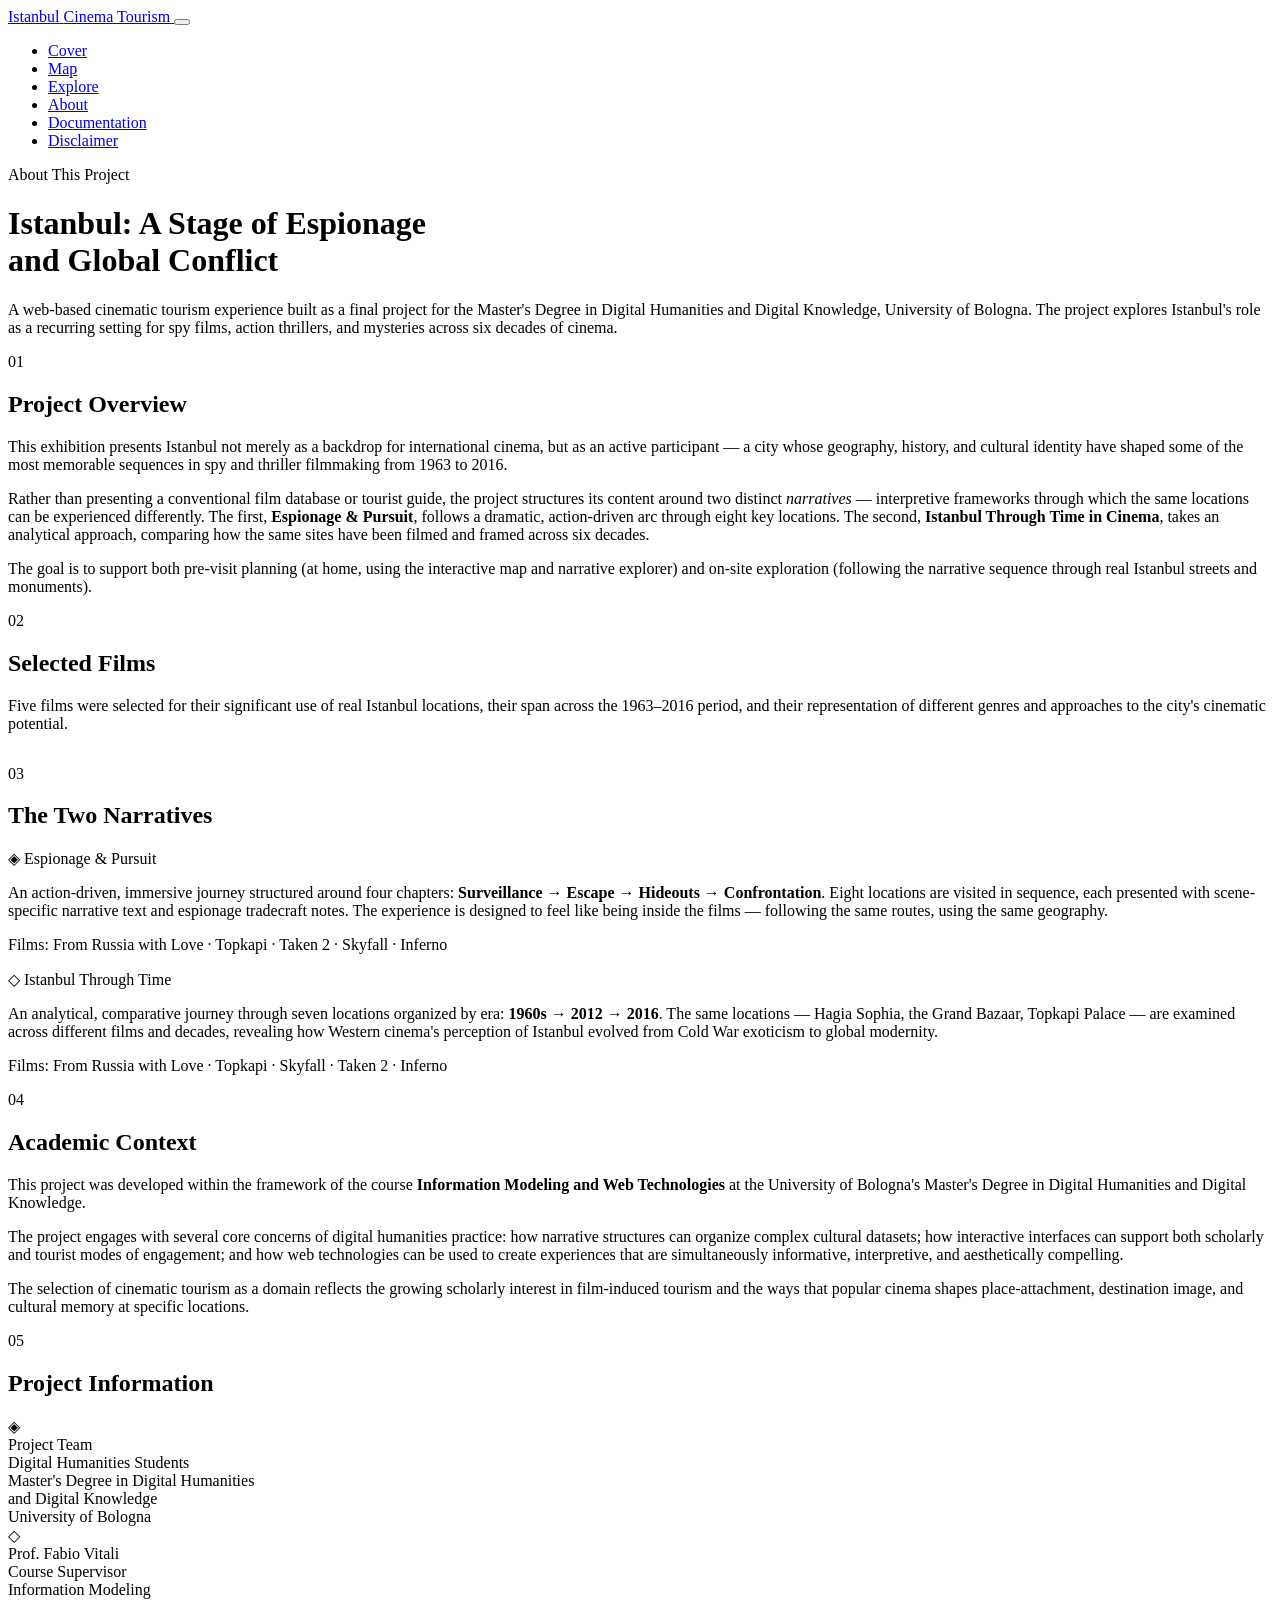
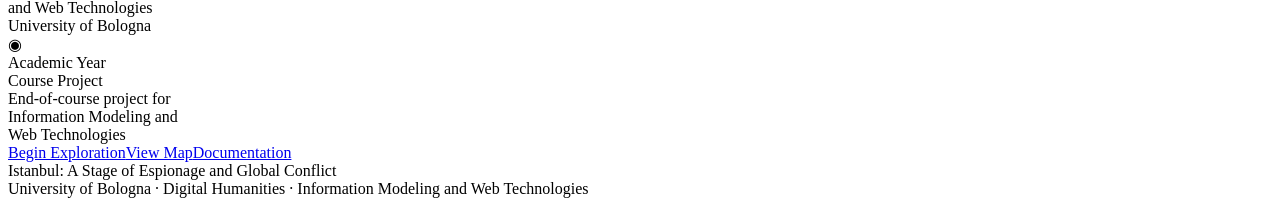
==== about.html @ a2f9fd49 "Add files via upload" ====
<!DOCTYPE html>
<html lang="en">
<head>
  <meta charset="UTF-8">
  <meta name="viewport" content="width=device-width, initial-scale=1.0">
  <title>About — Istanbul Cinema Tourism</title>
  <link rel="stylesheet" href="css/style.css">
</head>
<body>

  <div class="grain-overlay" aria-hidden="true"></div>

  <!-- ── NAVIGATION ──────────────────────────────────────────────────────── -->
  <nav class="main-nav" role="navigation" aria-label="Main navigation">
    <a class="nav-brand" href="index.html" aria-label="Home">
      <span class="nav-brand-title">Istanbul</span>
      <span class="nav-brand-sub">Cinema Tourism</span>
    </a>
    <button class="nav-toggle" id="navToggle" aria-label="Toggle navigation" aria-expanded="false">
      <span></span><span></span><span></span>
    </button>
    <ul class="nav-links" id="navLinks" role="list">
      <li><a class="nav-link" href="index.html">Cover</a></li>
      <li><a class="nav-link" href="map.html">Map</a></li>
      <li><a class="nav-link" href="explore.html">Explore</a></li>
      <li><a class="nav-link active" href="about.html">About</a></li>
      <li><a class="nav-link" href="docs.html">Documentation</a></li>
      <li><a class="nav-link" href="disclaimer.html">Disclaimer</a></li>
    </ul>
    <div class="nav-narrative-badge" id="navNarrativeBadge">
      <div class="narrative-dot" id="navNarrativeDot"></div>
      <span class="nav-narrative-name" id="navNarrativeName"></span>
    </div>
  </nav>

  <!-- ── CONTENT ────────────────────────────────────────────────────────── -->
  <main class="text-page" role="main">

    <header class="text-page-header">
      <p class="text-page-eyebrow">About This Project</p>
      <h1 class="text-page-title">Istanbul: A Stage of Espionage<br>and Global Conflict</h1>
      <p class="text-page-intro">
        A web-based cinematic tourism experience built as a final project for the
        Master's Degree in Digital Humanities and Digital Knowledge, University of Bologna.
        The project explores Istanbul's role as a recurring setting for spy films, action
        thrillers, and mysteries across six decades of cinema.
      </p>
    </header>

    <div class="text-page-body">

      <!-- Project Overview -->
      <section class="doc-section" aria-labelledby="section-overview">
        <p class="doc-section-number">01</p>
        <h2 class="doc-section-title" id="section-overview">Project Overview</h2>
        <div class="doc-section-body">
          <p>
            This exhibition presents Istanbul not merely as a backdrop for international cinema,
            but as an active participant — a city whose geography, history, and cultural identity
            have shaped some of the most memorable sequences in spy and thriller filmmaking from
            1963 to 2016.
          </p>
          <p>
            Rather than presenting a conventional film database or tourist guide, the project
            structures its content around two distinct <em>narratives</em> — interpretive frameworks
            through which the same locations can be experienced differently. The first, <strong>Espionage
            & Pursuit</strong>, follows a dramatic, action-driven arc through eight key locations.
            The second, <strong>Istanbul Through Time in Cinema</strong>, takes an analytical approach,
            comparing how the same sites have been filmed and framed across six decades.
          </p>
          <p>
            The goal is to support both pre-visit planning (at home, using the interactive map and
            narrative explorer) and on-site exploration (following the narrative sequence through
            real Istanbul streets and monuments).
          </p>
        </div>
      </section>

      <!-- Selected Films -->
      <section class="doc-section" aria-labelledby="section-films">
        <p class="doc-section-number">02</p>
        <h2 class="doc-section-title" id="section-films">Selected Films</h2>
        <div class="doc-section-body">
          <p>
            Five films were selected for their significant use of real Istanbul locations,
            their span across the 1963–2016 period, and their representation of different genres
            and approaches to the city's cinematic potential.
          </p>
        </div>

        <!-- Film detail cards -->
        <div style="display:grid;gap:var(--space-md);margin-top:var(--space-lg);" id="filmsDetailGrid">
          <!-- Populated by JS -->
        </div>
      </section>

      <!-- Narratives -->
      <section class="doc-section" aria-labelledby="section-narratives">
        <p class="doc-section-number">03</p>
        <h2 class="doc-section-title" id="section-narratives">The Two Narratives</h2>

        <div class="doc-grid">
          <div class="doc-grid-item">
            <p class="doc-grid-item-title" style="color:var(--accent-blue);">◈ Espionage &amp; Pursuit</p>
            <p class="doc-grid-item-body">
              An action-driven, immersive journey structured around four chapters:
              <strong>Surveillance → Escape → Hideouts → Confrontation</strong>.
              Eight locations are visited in sequence, each presented with scene-specific
              narrative text and espionage tradecraft notes. The experience is designed
              to feel like being inside the films — following the same routes, using the
              same geography.
            </p>
            <p class="doc-grid-item-body" style="margin-top:var(--space-sm);">
              Films: From Russia with Love · Topkapi · Taken 2 · Skyfall · Inferno
            </p>
          </div>
          <div class="doc-grid-item">
            <p class="doc-grid-item-title" style="color:var(--accent-gold);">◇ Istanbul Through Time</p>
            <p class="doc-grid-item-body">
              An analytical, comparative journey through seven locations organized by era:
              <strong>1960s → 2012 → 2016</strong>. The same locations — Hagia Sophia,
              the Grand Bazaar, Topkapi Palace — are examined across different films and
              decades, revealing how Western cinema's perception of Istanbul evolved from
              Cold War exoticism to global modernity.
            </p>
            <p class="doc-grid-item-body" style="margin-top:var(--space-sm);">
              Films: From Russia with Love · Topkapi · Skyfall · Taken 2 · Inferno
            </p>
          </div>
        </div>
      </section>

      <!-- Academic Context -->
      <section class="doc-section" aria-labelledby="section-academic">
        <p class="doc-section-number">04</p>
        <h2 class="doc-section-title" id="section-academic">Academic Context</h2>
        <div class="doc-section-body">
          <p>
            This project was developed within the framework of the course
            <strong>Information Modeling and Web Technologies</strong> at the
            University of Bologna's Master's Degree in Digital Humanities and Digital Knowledge.
          </p>
          <p>
            The project engages with several core concerns of digital humanities practice:
            how narrative structures can organize complex cultural datasets; how interactive
            interfaces can support both scholarly and tourist modes of engagement; and how
            web technologies can be used to create experiences that are simultaneously
            informative, interpretive, and aesthetically compelling.
          </p>
          <p>
            The selection of cinematic tourism as a domain reflects the growing scholarly
            interest in film-induced tourism and the ways that popular cinema shapes
            place-attachment, destination image, and cultural memory at specific locations.
          </p>
        </div>
      </section>

      <!-- Team -->
      <section class="doc-section" aria-labelledby="section-team">
        <p class="doc-section-number">05</p>
        <h2 class="doc-section-title" id="section-team">Project Information</h2>
        <div class="team-grid">
          <div class="team-card">
            <div class="team-card-avatar" aria-hidden="true">◈</div>
            <div class="team-card-name">Project Team</div>
            <div class="team-card-role">Digital Humanities Students</div>
            <div class="team-card-info">
              Master's Degree in Digital Humanities<br>
              and Digital Knowledge<br>
              University of Bologna
            </div>
          </div>
          <div class="team-card">
            <div class="team-card-avatar" aria-hidden="true">◇</div>
            <div class="team-card-name">Prof. Fabio Vitali</div>
            <div class="team-card-role">Course Supervisor</div>
            <div class="team-card-info">
              Information Modeling<br>
              and Web Technologies<br>
              University of Bologna
            </div>
          </div>
          <div class="team-card">
            <div class="team-card-avatar" aria-hidden="true">◉</div>
            <div class="team-card-name">Academic Year</div>
            <div class="team-card-role">Course Project</div>
            <div class="team-card-info">
              End-of-course project for<br>
              Information Modeling and<br>
              Web Technologies
            </div>
          </div>
        </div>
      </section>

      <!-- Navigation -->
      <div style="display:flex;gap:var(--space-md);flex-wrap:wrap;padding-top:var(--space-lg);">
        <a href="explore.html" class="btn btn-primary">Begin Exploration</a>
        <a href="map.html"     class="btn btn-secondary">View Map</a>
        <a href="docs.html"    class="btn btn-ghost">Documentation</a>
      </div>

    </div>
  </main>

  <!-- Footer -->
  <footer class="site-footer" role="contentinfo">
    <div class="footer-brand">Istanbul: A Stage of Espionage and Global Conflict</div>
    <div class="footer-meta">University of Bologna · Digital Humanities · Information Modeling and Web Technologies</div>
  </footer>

  <script src="js/data.js"></script>
  <script src="js/app.js"></script>
  <script>
    document.addEventListener("DOMContentLoaded", () => {
      // Mobile nav
      const navToggle = document.getElementById("navToggle");
      const navLinks  = document.getElementById("navLinks");
      navToggle.addEventListener("click", () => {
        const open = navLinks.classList.toggle("open");
        navToggle.setAttribute("aria-expanded", String(open));
      });

      // Nav badge
      const id = App.getNarrative();
      document.getElementById("navNarrativeDot").classList.toggle("timeline", id === "timeline");
      document.getElementById("navNarrativeName").textContent =
        id === "espionage" ? "Espionage & Pursuit" : "Through Time";

      // Populate films
      const grid = document.getElementById("filmsDetailGrid");
      APP_DATA.films.forEach(film => {
        const card = document.createElement("article");
        card.style.cssText = "background:var(--bg-card);border:1px solid var(--border);border-radius:8px;padding:var(--space-lg);display:grid;grid-template-columns:80px 1fr;gap:var(--space-lg);";
        card.innerHTML = `
          <div style="text-align:center;">
            <div style="font-family:var(--font-serif);font-size:1.8rem;font-weight:700;color:var(--accent-gold);line-height:1;">${film.year}</div>
            <div style="font-size:0.62rem;letter-spacing:0.1em;text-transform:uppercase;color:var(--text-muted);margin-top:4px;">${film.genre}</div>
          </div>
          <div>
            <h3 style="font-family:var(--font-serif);font-size:1.1rem;color:var(--text-primary);margin-bottom:4px;">${film.title}</h3>
            <p style="font-size:0.72rem;color:var(--text-muted);margin-bottom:var(--space-sm);">Dir. ${film.director}</p>
            <p style="font-size:0.85rem;color:var(--text-secondary);line-height:1.7;margin-bottom:var(--space-sm);">${film.synopsis}</p>
            <p style="font-size:0.82rem;color:var(--text-muted);line-height:1.65;font-style:italic;">${film.istanbulRole}</p>
          </div>
        `;
        grid.appendChild(card);
      });
    });
  </script>

</body>
</html>
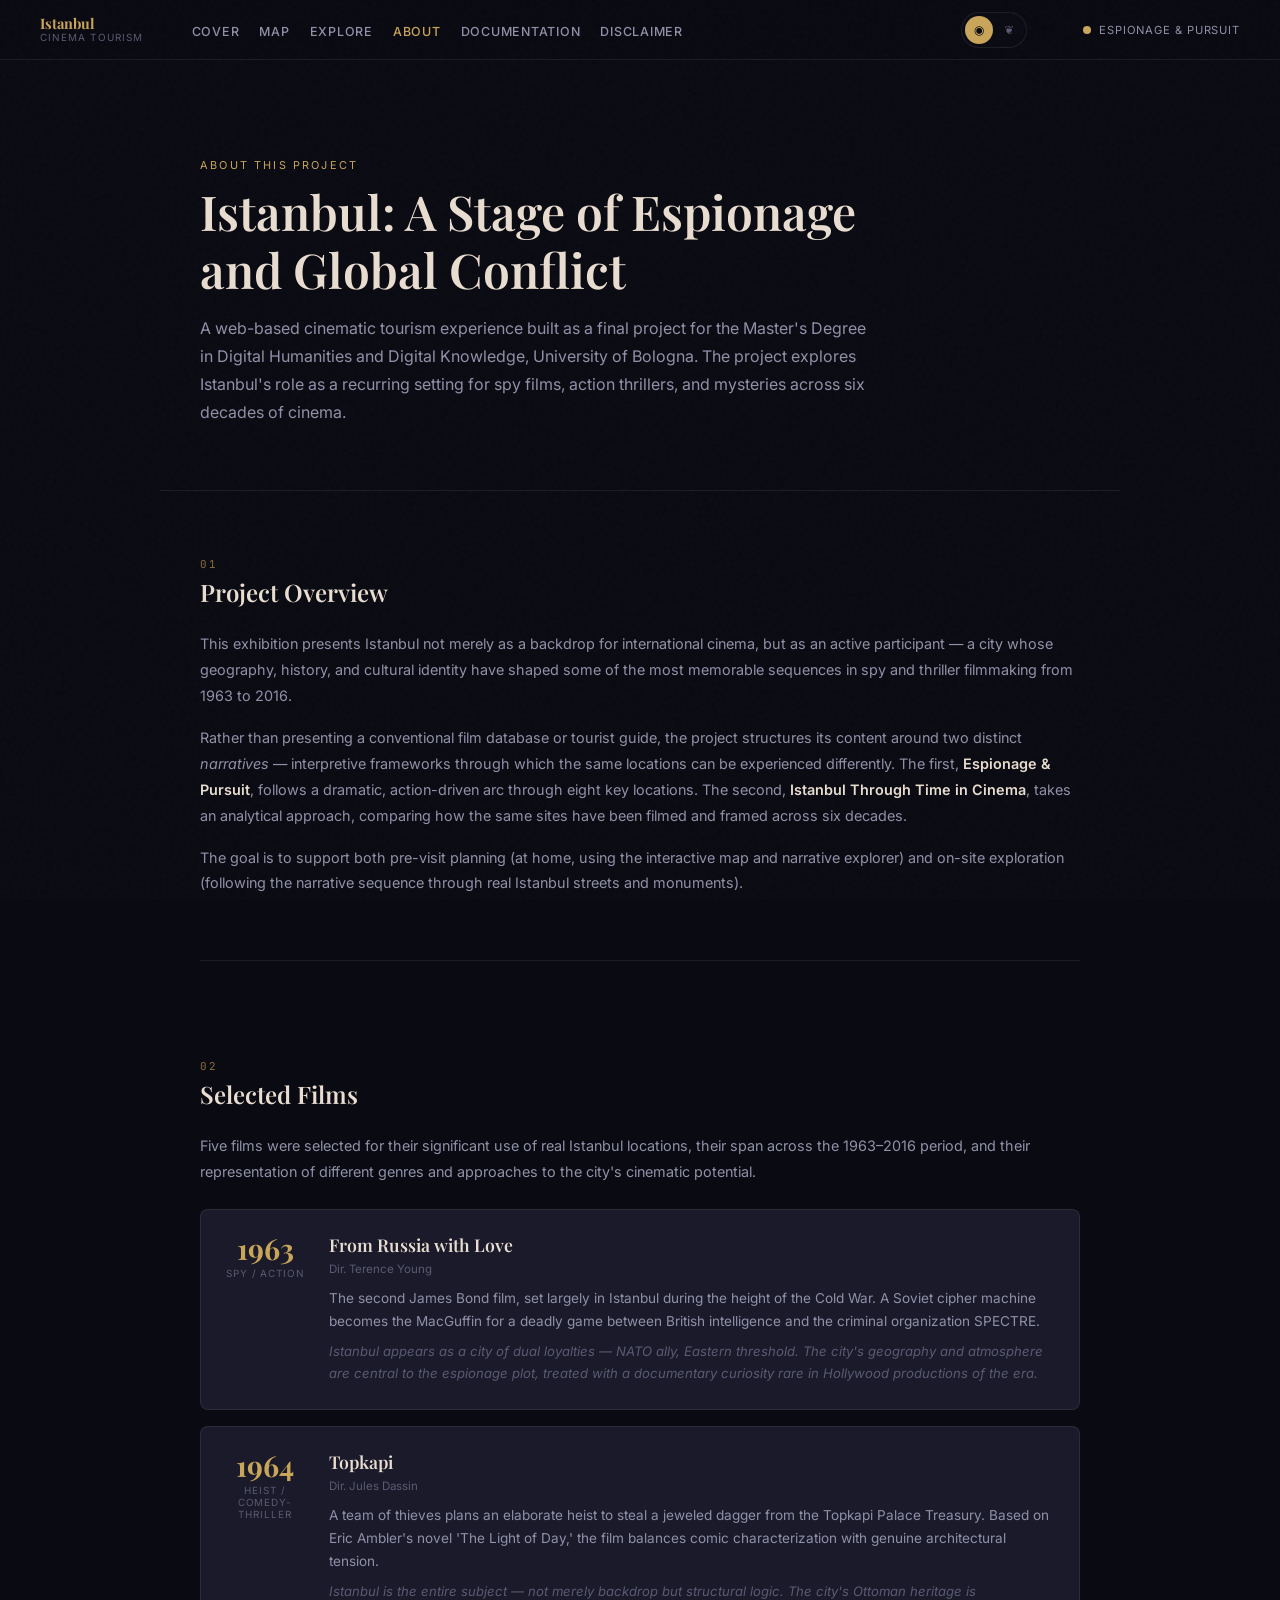
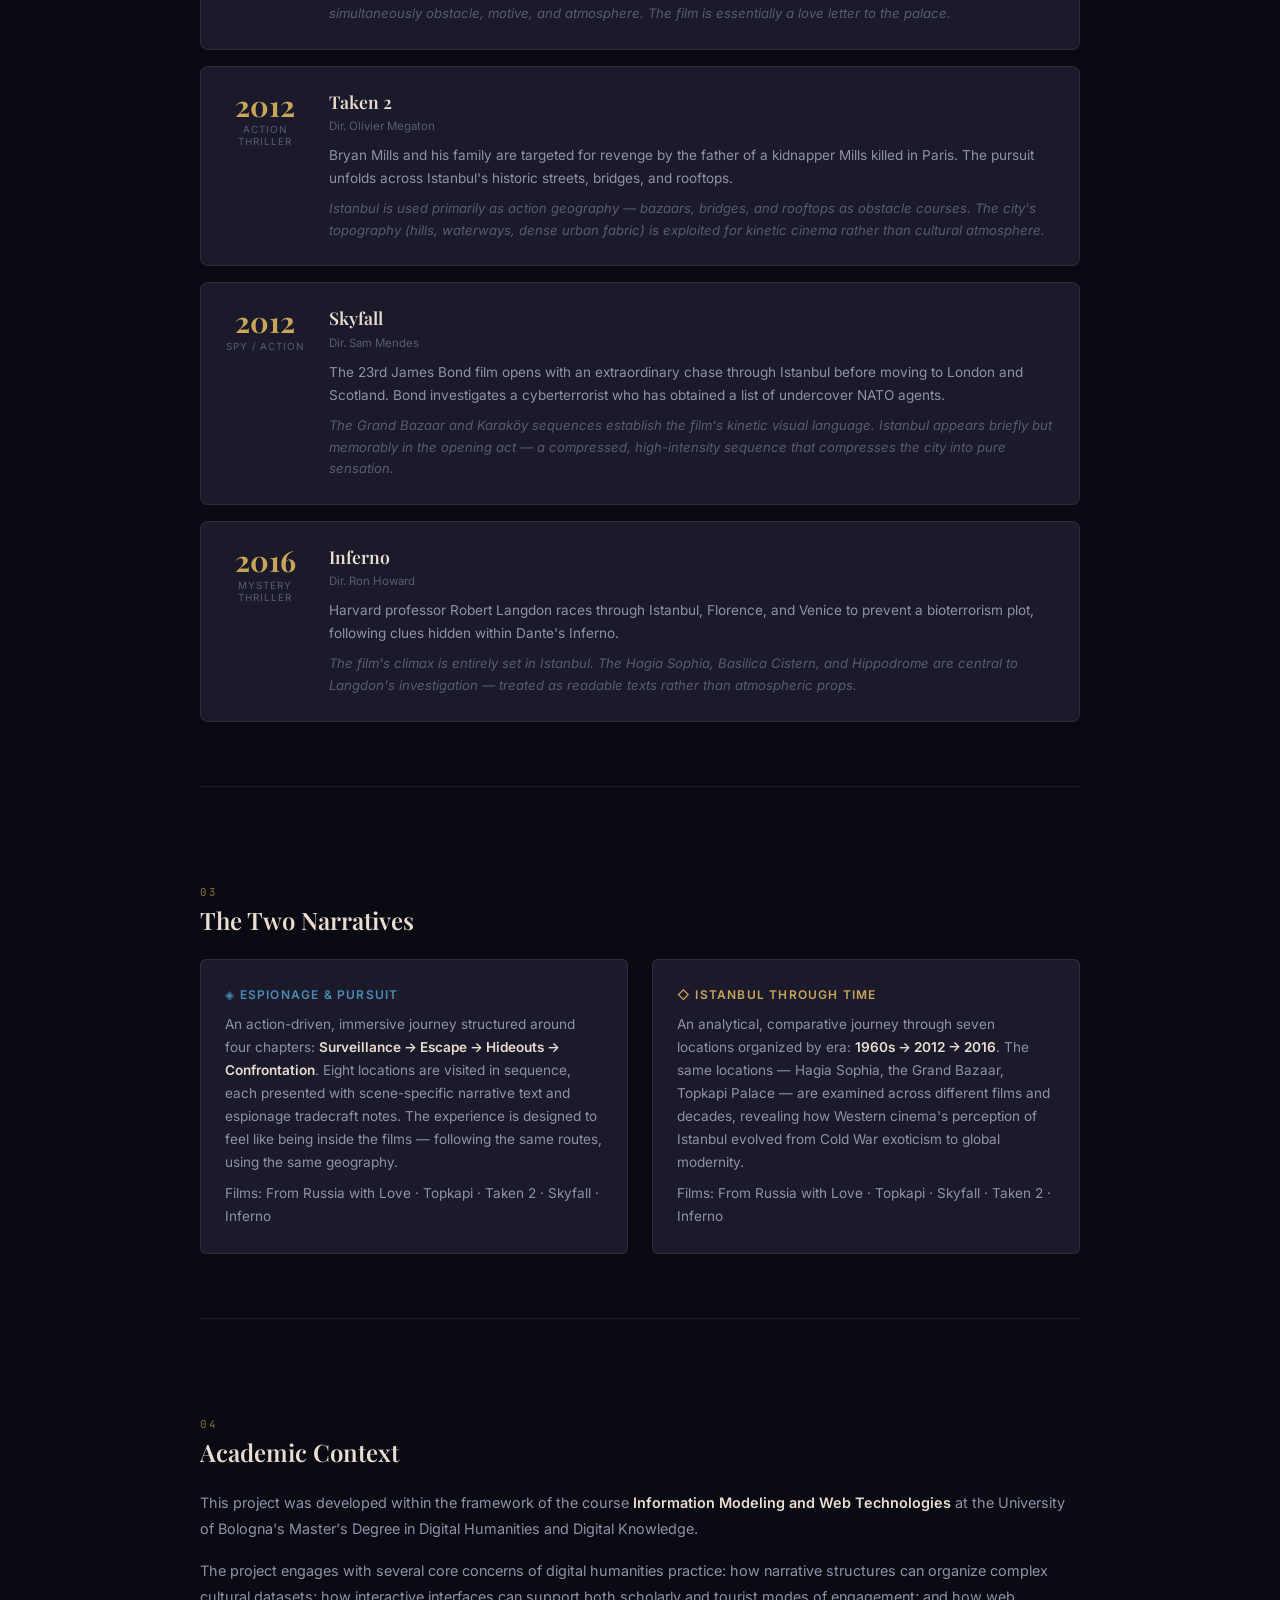
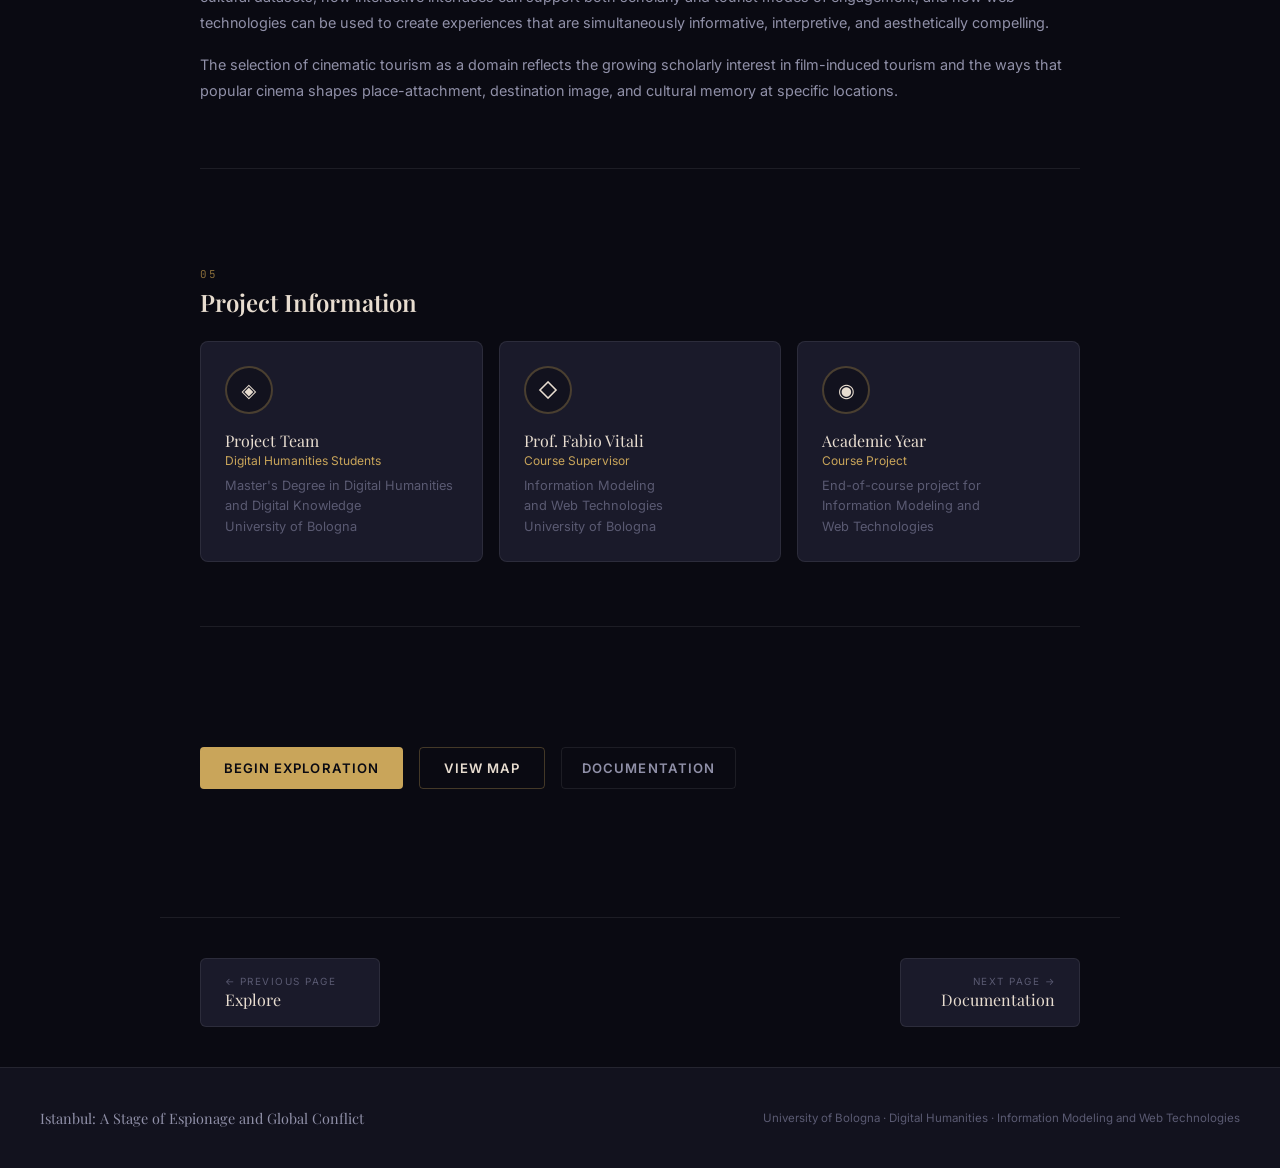
==== commit 4cb6fc15: "adding important things" ====
--- a/about.html
+++ b/about.html
@@ -27,6 +27,11 @@
       <li><a class="nav-link" href="docs.html">Documentation</a></li>
       <li><a class="nav-link" href="disclaimer.html">Disclaimer</a></li>
     </ul>
+    <div class="theme-switcher" role="group" aria-label="Select visual theme">
+      <button class="theme-btn" data-theme-choice="cinematic" aria-label="Cinematic theme" title="Cinematic — XXI c. screen">◉</button>
+      <button class="theme-btn" data-theme-choice="heritage"  aria-label="Heritage theme"  title="Heritage — XIX c. print">❦</button>
+    </div>
+
     <div class="nav-narrative-badge" id="navNarrativeBadge">
       <div class="narrative-dot" id="navNarrativeDot"></div>
       <span class="nav-narrative-name" id="navNarrativeName"></span>
@@ -201,6 +206,18 @@
       </div>
 
     </div>
+
+    <!-- Site-wide prev/next page navigation (PDF p.18) -->
+    <nav class="page-nav" role="navigation" aria-label="Previous and next pages">
+      <a href="explore.html" class="page-nav-btn">
+        <span class="page-nav-btn-label">← Previous Page</span>
+        <span class="page-nav-btn-title">Explore</span>
+      </a>
+      <a href="docs.html" class="page-nav-btn align-end">
+        <span class="page-nav-btn-label">Next Page →</span>
+        <span class="page-nav-btn-title">Documentation</span>
+      </a>
+    </nav>
   </main>
 
   <!-- Footer -->
@@ -246,6 +263,33 @@
         `;
         grid.appendChild(card);
       });
+
+      // Theme switcher wiring
+      function syncThemeButtons() {
+        const active = App.getTheme();
+        document.querySelectorAll(".theme-btn").forEach(btn => {
+          const isActive = btn.dataset.themeChoice === active;
+          btn.classList.toggle("active", isActive);
+          btn.setAttribute("aria-pressed", String(isActive));
+        });
+      }
+      document.querySelectorAll(".theme-btn").forEach(btn => {
+        btn.addEventListener("click", () => {
+          App.setTheme(btn.dataset.themeChoice);
+          syncThemeButtons();
+        });
+      });
+      syncThemeButtons();
+
+      // Page JSON-LD: About page is an AboutPage CreativeWork
+      App.injectJSONLD("jsonld-page", {
+        "@context": "https://schema.org",
+        "@type":    "AboutPage",
+        "name":     "About — Istanbul Cinema Tourism",
+        "description": "Project context, film selection rationale, academic framing.",
+        "isPartOf": { "@type": "WebSite", "name": "Istanbul Cinema Tourism — LMML" },
+        "author":   { "@type": "Person", "name": "Kübra Topçuoğlu" }
+      });
     });
   </script>
 
--- a/css/style.css
+++ b/css/style.css
@@ -0,0 +1,2108 @@
+/* ═══════════════════════════════════════════════════════════════════════════════
+   Istanbul Cinema Tourism — Main Stylesheet
+   Design System: Cinematic Dark Theme with Gold & Steel Blue Accents
+   ═══════════════════════════════════════════════════════════════════════════════ */
+
+/* ─── IMPORTS ─────────────────────────────────────────────────────────────────── */
+/* Cinematic theme: Playfair + Inter + JetBrains Mono
+   Heritage theme: Cormorant Garamond + EB Garamond + Alegreya Sans SC */
+@import url('https://fonts.googleapis.com/css2?family=Playfair+Display:ital,wght@0,400;0,600;0,700;1,400;1,600&family=Inter:wght@300;400;500;600&family=JetBrains+Mono:wght@400;500&family=Cormorant+Garamond:ital,wght@0,400;0,600;0,700;1,400;1,600&family=EB+Garamond:ital,wght@0,400;0,500;1,400&family=Alegreya+Sans+SC:wght@400;500;700&display=swap');
+
+/* ─── DESIGN TOKENS ──────────────────────────────────────────────────────────── */
+:root {
+  /* Colors */
+  --bg-primary:      #0a0a12;
+  --bg-secondary:    #12121e;
+  --bg-card:         #1a1a2a;
+  --bg-card-hover:   #20202e;
+  --bg-overlay:      rgba(10, 10, 18, 0.88);
+
+  --accent-gold:     #c9a55a;
+  --accent-gold-dim: #8a6e3a;
+  --accent-blue:     #4a8bb5;
+  --accent-blue-dim: #2e5a78;
+  --accent-red:      #9a3535;
+
+  --text-primary:    #e8ddd0;
+  --text-secondary:  #9090a8;
+  --text-muted:      #5a5a72;
+  --text-inverse:    #0a0a12;
+
+  --border:          rgba(255,255,255,0.08);
+  --border-accent:   rgba(201,165,90,0.3);
+
+  /* Chapter Colors */
+  --surveillance-color: #4a8bb5;
+  --escape-color:       #9a6a2a;
+  --hideouts-color:     #6a3a7a;
+  --confrontation-color:#9a3535;
+  --c-1960s:            #5a8a5a;
+  --c-2012:             #4a8bb5;
+  --c-2016:             #c9a55a;
+
+  /* Typography */
+  --font-serif:  'Playfair Display', Georgia, serif;
+  --font-sans:   'Inter', system-ui, sans-serif;
+  --font-mono:   'JetBrains Mono', 'Courier New', monospace;
+
+  /* Spacing */
+  --space-xs:  4px;
+  --space-sm:  8px;
+  --space-md:  16px;
+  --space-lg:  24px;
+  --space-xl:  40px;
+  --space-2xl: 64px;
+  --space-3xl: 96px;
+
+  /* Transitions */
+  --transition-fast:   0.15s ease;
+  --transition-normal: 0.3s ease;
+  --transition-slow:   0.5s ease;
+
+  /* Layout */
+  --nav-height: 60px;
+  --sidebar-width: 280px;
+}
+
+/* ─── RESET & BASE ───────────────────────────────────────────────────────────── */
+*, *::before, *::after {
+  box-sizing: border-box;
+  margin: 0;
+  padding: 0;
+}
+
+html {
+  font-size: 16px;
+  scroll-behavior: smooth;
+}
+
+body {
+  font-family: var(--font-sans);
+  background-color: var(--bg-primary);
+  color: var(--text-primary);
+  min-height: 100vh;
+  overflow-x: hidden;
+  -webkit-font-smoothing: antialiased;
+  -moz-osx-font-smoothing: grayscale;
+}
+
+::selection {
+  background: var(--accent-gold);
+  color: var(--text-inverse);
+}
+
+/* ─── SCROLLBAR ──────────────────────────────────────────────────────────────── */
+::-webkit-scrollbar { width: 6px; height: 6px; }
+::-webkit-scrollbar-track { background: var(--bg-secondary); }
+::-webkit-scrollbar-thumb { background: var(--border-accent); border-radius: 3px; }
+::-webkit-scrollbar-thumb:hover { background: var(--accent-gold-dim); }
+
+/* ─── TYPOGRAPHY ─────────────────────────────────────────────────────────────── */
+h1, h2, h3, h4 { font-family: var(--font-serif); font-weight: 600; line-height: 1.2; }
+h1 { font-size: clamp(2rem, 5vw, 3.5rem); }
+h2 { font-size: clamp(1.5rem, 3vw, 2.2rem); }
+h3 { font-size: clamp(1.1rem, 2vw, 1.5rem); }
+h4 { font-size: 1.1rem; }
+
+p { line-height: 1.75; color: var(--text-secondary); }
+a { color: var(--accent-gold); text-decoration: none; transition: color var(--transition-fast); }
+a:hover { color: #e8c880; }
+strong { color: var(--text-primary); font-weight: 600; }
+
+.mono { font-family: var(--font-mono); font-size: 0.8rem; color: var(--text-muted); letter-spacing: 0.05em; }
+.label { font-size: 0.7rem; font-weight: 600; letter-spacing: 0.15em; text-transform: uppercase; color: var(--text-muted); }
+.serif-italic { font-family: var(--font-serif); font-style: italic; }
+
+/* ─── NAVIGATION ─────────────────────────────────────────────────────────────── */
+.main-nav {
+  position: fixed;
+  top: 0; left: 0; right: 0;
+  height: var(--nav-height);
+  background: rgba(10, 10, 18, 0.95);
+  backdrop-filter: blur(12px);
+  border-bottom: 1px solid var(--border);
+  z-index: 1000;
+  display: flex;
+  align-items: center;
+  padding: 0 var(--space-xl);
+  gap: var(--space-xl);
+}
+
+.nav-brand {
+  display: flex;
+  flex-direction: column;
+  gap: 1px;
+  text-decoration: none;
+  flex-shrink: 0;
+}
+.nav-brand-title {
+  font-family: var(--font-serif);
+  font-size: 0.9rem;
+  font-weight: 700;
+  color: var(--accent-gold);
+  line-height: 1;
+}
+.nav-brand-sub {
+  font-size: 0.62rem;
+  letter-spacing: 0.12em;
+  text-transform: uppercase;
+  color: var(--text-muted);
+}
+
+.nav-links {
+  display: flex;
+  align-items: center;
+  gap: var(--space-xs);
+  list-style: none;
+  flex: 1;
+}
+
+.nav-link {
+  font-size: 0.78rem;
+  font-weight: 500;
+  letter-spacing: 0.06em;
+  text-transform: uppercase;
+  color: var(--text-secondary);
+  padding: var(--space-xs) var(--space-sm);
+  border-radius: 4px;
+  transition: all var(--transition-fast);
+  white-space: nowrap;
+}
+.nav-link:hover { color: var(--text-primary); background: var(--bg-card); }
+.nav-link.active { color: var(--accent-gold); }
+
+.nav-narrative-badge {
+  margin-left: auto;
+  display: flex;
+  align-items: center;
+  gap: var(--space-sm);
+  font-size: 0.7rem;
+  color: var(--text-muted);
+}
+.narrative-dot {
+  width: 8px; height: 8px;
+  border-radius: 50%;
+  background: var(--accent-gold);
+  transition: background var(--transition-normal);
+}
+.narrative-dot.timeline { background: var(--accent-blue); }
+.nav-narrative-name {
+  font-size: 0.7rem;
+  letter-spacing: 0.08em;
+  text-transform: uppercase;
+  color: var(--text-secondary);
+}
+
+/* Mobile nav toggle */
+.nav-toggle {
+  display: none;
+  flex-direction: column;
+  gap: 4px;
+  cursor: pointer;
+  padding: var(--space-xs);
+  margin-left: auto;
+}
+.nav-toggle span {
+  display: block;
+  width: 22px; height: 2px;
+  background: var(--text-secondary);
+  transition: all var(--transition-fast);
+}
+
+/* ─── PAGE LAYOUT ─────────────────────────────────────────────────────────────── */
+.page-wrapper {
+  min-height: 100vh;
+  padding-top: var(--nav-height);
+}
+
+.content-page {
+  max-width: 960px;
+  margin: 0 auto;
+  padding: var(--space-3xl) var(--space-xl);
+}
+
+/* ─── FILM GRAIN OVERLAY ─────────────────────────────────────────────────────── */
+.grain-overlay {
+  position: fixed;
+  inset: 0;
+  pointer-events: none;
+  z-index: 9999;
+  opacity: 0.025;
+  background-image: url("data:image/svg+xml,%3Csvg viewBox='0 0 256 256' xmlns='http://www.w3.org/2000/svg'%3E%3Cfilter id='noise'%3E%3CfeTurbulence type='fractalNoise' baseFrequency='0.9' numOctaves='4' stitchTiles='stitch'/%3E%3C/filter%3E%3Crect width='100%25' height='100%25' filter='url(%23noise)'/%3E%3C/svg%3E");
+}
+
+/* ─── HERO / COVER PAGE ──────────────────────────────────────────────────────── */
+.hero {
+  position: relative;
+  min-height: 100vh;
+  display: flex;
+  flex-direction: column;
+  justify-content: center;
+  align-items: flex-start;
+  padding: var(--nav-height) var(--space-xl) var(--space-3xl);
+  overflow: hidden;
+}
+
+.hero-bg {
+  position: absolute;
+  inset: 0;
+  z-index: 0;
+}
+
+/* Layered gradient background simulating a cityscape atmosphere */
+.hero-bg-gradient {
+  position: absolute;
+  inset: 0;
+  background:
+    radial-gradient(ellipse 80% 60% at 70% 50%, rgba(74,139,181,0.08) 0%, transparent 60%),
+    radial-gradient(ellipse 60% 80% at 20% 80%, rgba(201,165,90,0.06) 0%, transparent 50%),
+    linear-gradient(180deg, rgba(10,10,18,0.3) 0%, rgba(10,10,18,0.7) 60%, var(--bg-primary) 100%);
+}
+
+/* Animated silhouette of Istanbul skyline (CSS art) */
+.hero-skyline {
+  position: absolute;
+  bottom: 0; left: 0; right: 0;
+  height: 35vh;
+  background:
+    /* Minarets and domes - simplified CSS cityscape */
+    radial-gradient(ellipse 3% 12% at 25% 100%, var(--bg-secondary) 100%, transparent 100%),
+    radial-gradient(ellipse 5% 15% at 30% 100%, var(--bg-secondary) 100%, transparent 100%),
+    radial-gradient(ellipse 8% 20% at 38% 100%, rgba(26,26,42,0.9) 100%, transparent 100%),
+    radial-gradient(ellipse 3% 12% at 45% 100%, var(--bg-secondary) 100%, transparent 100%),
+    radial-gradient(ellipse 12% 25% at 55% 100%, rgba(26,26,42,0.8) 100%, transparent 100%),
+    radial-gradient(ellipse 3% 8% at 63% 100%, var(--bg-secondary) 100%, transparent 100%),
+    radial-gradient(ellipse 6% 18% at 70% 100%, rgba(26,26,42,0.9) 100%, transparent 100%),
+    radial-gradient(ellipse 3% 10% at 78% 100%, var(--bg-secondary) 100%, transparent 100%),
+    linear-gradient(0deg, var(--bg-primary) 15%, transparent 100%);
+  opacity: 0.6;
+}
+
+.hero-content {
+  position: relative;
+  z-index: 1;
+  max-width: 800px;
+  padding-top: var(--space-2xl);
+}
+
+.hero-eyebrow {
+  display: flex;
+  align-items: center;
+  gap: var(--space-md);
+  margin-bottom: var(--space-lg);
+}
+.hero-eyebrow-line {
+  width: 40px; height: 1px;
+  background: var(--accent-gold);
+}
+.hero-eyebrow-text {
+  font-size: 0.7rem;
+  letter-spacing: 0.2em;
+  text-transform: uppercase;
+  color: var(--accent-gold);
+}
+
+.hero-title {
+  font-size: clamp(2.2rem, 6vw, 4.5rem);
+  font-family: var(--font-serif);
+  font-weight: 700;
+  line-height: 1.1;
+  color: var(--text-primary);
+  margin-bottom: var(--space-lg);
+}
+.hero-title em {
+  font-style: italic;
+  color: var(--accent-gold);
+  display: block;
+}
+
+.hero-subtitle {
+  font-size: clamp(1rem, 2vw, 1.2rem);
+  color: var(--text-secondary);
+  line-height: 1.7;
+  max-width: 600px;
+  margin-bottom: var(--space-xl);
+}
+
+.hero-meta {
+  display: flex;
+  gap: var(--space-xl);
+  margin-bottom: var(--space-2xl);
+  flex-wrap: wrap;
+}
+.hero-meta-item { display: flex; flex-direction: column; gap: 4px; }
+.hero-meta-value { font-size: 1.1rem; font-weight: 600; color: var(--text-primary); }
+.hero-meta-label { font-size: 0.65rem; letter-spacing: 0.15em; text-transform: uppercase; color: var(--text-muted); }
+
+.hero-actions {
+  display: flex;
+  gap: var(--space-md);
+  flex-wrap: wrap;
+}
+
+/* ─── BUTTONS ────────────────────────────────────────────────────────────────── */
+.btn {
+  display: inline-flex;
+  align-items: center;
+  gap: var(--space-sm);
+  padding: 12px 24px;
+  border-radius: 4px;
+  font-family: var(--font-sans);
+  font-size: 0.82rem;
+  font-weight: 600;
+  letter-spacing: 0.08em;
+  text-transform: uppercase;
+  cursor: pointer;
+  border: none;
+  transition: all var(--transition-normal);
+  text-decoration: none;
+  white-space: nowrap;
+}
+
+.btn-primary {
+  background: var(--accent-gold);
+  color: var(--text-inverse);
+}
+.btn-primary:hover {
+  background: #e0bc6e;
+  color: var(--text-inverse);
+  transform: translateY(-1px);
+  box-shadow: 0 8px 24px rgba(201,165,90,0.3);
+}
+
+.btn-secondary {
+  background: transparent;
+  color: var(--text-primary);
+  border: 1px solid var(--border-accent);
+}
+.btn-secondary:hover {
+  background: var(--bg-card);
+  color: var(--accent-gold);
+  border-color: var(--accent-gold);
+  transform: translateY(-1px);
+}
+
+.btn-ghost {
+  background: transparent;
+  color: var(--text-secondary);
+  border: 1px solid var(--border);
+  padding: 10px 20px;
+}
+.btn-ghost:hover {
+  color: var(--text-primary);
+  border-color: var(--text-muted);
+  background: var(--bg-card);
+}
+
+.btn-icon {
+  font-size: 1rem;
+  line-height: 1;
+}
+
+.btn:disabled {
+  opacity: 0.3;
+  cursor: not-allowed;
+  transform: none !important;
+}
+
+/* ─── NARRATIVE CARDS (Cover Page) ──────────────────────────────────────────── */
+.narrative-cards {
+  display: grid;
+  grid-template-columns: 1fr 1fr;
+  gap: var(--space-lg);
+  max-width: 960px;
+  margin: 0 auto var(--space-2xl);
+  padding: 0 var(--space-xl);
+}
+
+.narrative-card {
+  background: var(--bg-card);
+  border: 1px solid var(--border);
+  border-radius: 8px;
+  padding: var(--space-xl);
+  cursor: pointer;
+  transition: all var(--transition-normal);
+  position: relative;
+  overflow: hidden;
+  text-decoration: none;
+  display: block;
+}
+.narrative-card::before {
+  content: '';
+  position: absolute;
+  top: 0; left: 0; right: 0;
+  height: 3px;
+  background: var(--card-accent, var(--accent-gold));
+  transform: scaleX(0);
+  transform-origin: left;
+  transition: transform var(--transition-normal);
+}
+.narrative-card:hover { border-color: var(--border-accent); transform: translateY(-3px); background: var(--bg-card-hover); }
+.narrative-card:hover::before { transform: scaleX(1); }
+
+.narrative-card.espionage { --card-accent: var(--accent-blue); }
+.narrative-card.timeline  { --card-accent: var(--accent-gold); }
+
+.narrative-card-icon {
+  font-size: 2rem;
+  margin-bottom: var(--space-md);
+  display: block;
+  color: var(--card-accent, var(--accent-gold));
+}
+.narrative-card-title {
+  font-family: var(--font-serif);
+  font-size: 1.3rem;
+  color: var(--text-primary);
+  margin-bottom: var(--space-sm);
+}
+.narrative-card-subtitle {
+  font-size: 0.7rem;
+  letter-spacing: 0.12em;
+  text-transform: uppercase;
+  color: var(--card-accent, var(--accent-gold));
+  margin-bottom: var(--space-md);
+}
+.narrative-card-desc {
+  font-size: 0.88rem;
+  color: var(--text-secondary);
+  line-height: 1.7;
+  margin-bottom: var(--space-lg);
+}
+.narrative-card-meta {
+  display: flex;
+  gap: var(--space-md);
+}
+.narrative-card-stat {
+  display: flex;
+  flex-direction: column;
+  gap: 2px;
+}
+.narrative-card-stat-value {
+  font-size: 1.2rem;
+  font-weight: 700;
+  color: var(--text-primary);
+}
+.narrative-card-stat-label {
+  font-size: 0.62rem;
+  letter-spacing: 0.12em;
+  text-transform: uppercase;
+  color: var(--text-muted);
+}
+
+/* ─── FILM GRID (Cover Page) ─────────────────────────────────────────────────── */
+.films-section {
+  padding: var(--space-2xl) var(--space-xl);
+  max-width: 960px;
+  margin: 0 auto;
+}
+
+.section-header {
+  display: flex;
+  align-items: baseline;
+  gap: var(--space-md);
+  margin-bottom: var(--space-xl);
+}
+.section-title {
+  font-family: var(--font-serif);
+  font-size: 1.4rem;
+  color: var(--text-primary);
+}
+.section-line {
+  flex: 1;
+  height: 1px;
+  background: var(--border);
+}
+.section-count {
+  font-size: 0.7rem;
+  letter-spacing: 0.1em;
+  color: var(--text-muted);
+}
+
+.films-grid {
+  display: grid;
+  grid-template-columns: repeat(auto-fill, minmax(160px, 1fr));
+  gap: var(--space-md);
+}
+
+.film-card {
+  background: var(--bg-card);
+  border: 1px solid var(--border);
+  border-radius: 6px;
+  padding: var(--space-md);
+  transition: all var(--transition-normal);
+}
+.film-card:hover { border-color: var(--border-accent); background: var(--bg-card-hover); }
+
+.film-card-year {
+  font-family: var(--font-mono);
+  font-size: 0.75rem;
+  color: var(--accent-gold);
+  margin-bottom: var(--space-xs);
+}
+.film-card-title {
+  font-family: var(--font-serif);
+  font-size: 0.95rem;
+  color: var(--text-primary);
+  margin-bottom: var(--space-xs);
+  line-height: 1.3;
+}
+.film-card-director {
+  font-size: 0.75rem;
+  color: var(--text-muted);
+}
+
+/* ─── CHAPTER BADGE ──────────────────────────────────────────────────────────── */
+.chapter-badge {
+  display: inline-flex;
+  align-items: center;
+  gap: var(--space-xs);
+  padding: 3px 10px;
+  border-radius: 20px;
+  font-size: 0.65rem;
+  font-weight: 600;
+  letter-spacing: 0.12em;
+  text-transform: uppercase;
+}
+.chapter-badge::before {
+  content: '';
+  width: 5px; height: 5px;
+  border-radius: 50%;
+  background: currentColor;
+}
+
+.chapter-surveillance { background: rgba(74,139,181,0.15); color: var(--surveillance-color); border: 1px solid rgba(74,139,181,0.3); }
+.chapter-escape       { background: rgba(154,106,42,0.15); color: var(--escape-color);       border: 1px solid rgba(154,106,42,0.3); }
+.chapter-hideouts     { background: rgba(106,58,122,0.15); color: var(--hideouts-color);     border: 1px solid rgba(106,58,122,0.3); }
+.chapter-confrontation{ background: rgba(154,53,53,0.15);  color: var(--confrontation-color);border: 1px solid rgba(154,53,53,0.3); }
+.chapter-1960s        { background: rgba(90,138,90,0.15);  color: var(--c-1960s);            border: 1px solid rgba(90,138,90,0.3); }
+.chapter-2012         { background: rgba(74,139,181,0.15); color: var(--c-2012);             border: 1px solid rgba(74,139,181,0.3); }
+.chapter-2016         { background: rgba(201,165,90,0.15); color: var(--c-2016);             border: 1px solid rgba(201,165,90,0.3); }
+
+/* ─── EXPLORE PAGE ───────────────────────────────────────────────────────────── */
+.explore-wrapper {
+  position: fixed;
+  inset: 0;
+  padding-top: var(--nav-height);
+  display: flex;
+  flex-direction: column;
+  background: var(--bg-primary);
+}
+
+/* Narrative Toggle Bar */
+.narrative-toggle-bar {
+  display: flex;
+  align-items: center;
+  justify-content: space-between;
+  padding: var(--space-sm) var(--space-xl);
+  background: var(--bg-secondary);
+  border-bottom: 1px solid var(--border);
+  flex-shrink: 0;
+}
+
+.narrative-toggle {
+  display: flex;
+  align-items: center;
+  gap: 2px;
+  background: var(--bg-primary);
+  border: 1px solid var(--border);
+  border-radius: 6px;
+  padding: 3px;
+}
+
+.narrative-toggle-btn {
+  padding: 7px 16px;
+  border-radius: 4px;
+  font-size: 0.72rem;
+  font-weight: 600;
+  letter-spacing: 0.08em;
+  text-transform: uppercase;
+  cursor: pointer;
+  border: none;
+  background: transparent;
+  color: var(--text-muted);
+  transition: all var(--transition-fast);
+  white-space: nowrap;
+}
+.narrative-toggle-btn.active {
+  background: var(--active-color, var(--accent-gold));
+  color: var(--text-inverse);
+}
+.narrative-toggle-btn[data-narrative="espionage"].active { --active-color: var(--accent-blue); }
+.narrative-toggle-btn[data-narrative="timeline"].active  { --active-color: var(--accent-gold); }
+
+.progress-indicator {
+  display: flex;
+  align-items: center;
+  gap: var(--space-sm);
+  font-size: 0.72rem;
+  color: var(--text-muted);
+  font-family: var(--font-mono);
+}
+.progress-bar {
+  width: 120px;
+  height: 3px;
+  background: var(--bg-card);
+  border-radius: 2px;
+  overflow: hidden;
+}
+.progress-fill {
+  height: 100%;
+  background: var(--accent-gold);
+  border-radius: 2px;
+  transition: width var(--transition-normal);
+}
+
+/* Chapter Strip */
+.chapter-strip {
+  display: flex;
+  align-items: center;
+  gap: var(--space-xs);
+  padding: var(--space-xs) var(--space-xl);
+  background: var(--bg-primary);
+  border-bottom: 1px solid var(--border);
+  overflow-x: auto;
+  flex-shrink: 0;
+}
+.chapter-strip-item {
+  font-size: 0.62rem;
+  letter-spacing: 0.12em;
+  text-transform: uppercase;
+  padding: 4px 10px;
+  border-radius: 3px;
+  color: var(--text-muted);
+  cursor: pointer;
+  white-space: nowrap;
+  transition: all var(--transition-fast);
+}
+.chapter-strip-item.active { color: var(--text-primary); background: var(--bg-card); }
+.chapter-strip-sep { color: var(--text-muted); opacity: 0.3; font-size: 0.6rem; }
+
+/* Location Viewer */
+.location-viewer {
+  flex: 1;
+  display: grid;
+  grid-template-columns: 1fr 1fr;
+  overflow: hidden;
+}
+
+/* Left Panel — Visual */
+.location-visual {
+  position: relative;
+  background: var(--bg-secondary);
+  border-right: 1px solid var(--border);
+  display: flex;
+  flex-direction: column;
+  overflow: hidden;
+}
+
+.location-image-placeholder {
+  flex: 1;
+  display: flex;
+  flex-direction: column;
+  align-items: center;
+  justify-content: center;
+  position: relative;
+  overflow: hidden;
+  min-height: 200px;
+}
+
+/* Cinematic placeholder using CSS gradients */
+.location-image-placeholder::before {
+  content: '';
+  position: absolute;
+  inset: 0;
+  background:
+    radial-gradient(ellipse 70% 50% at 50% 40%, var(--location-color, rgba(74,139,181,0.12)) 0%, transparent 70%),
+    linear-gradient(180deg, var(--bg-secondary) 0%, var(--bg-primary) 100%);
+}
+
+.location-image-placeholder::after {
+  content: attr(data-location);
+  position: absolute;
+  bottom: 0; left: 0; right: 0;
+  padding: var(--space-lg);
+  font-family: var(--font-serif);
+  font-size: clamp(1.8rem, 4vw, 3rem);
+  font-weight: 700;
+  color: var(--text-primary);
+  opacity: 0.06;
+  letter-spacing: 0.02em;
+  text-align: center;
+  line-height: 1.1;
+}
+
+.location-image-icon {
+  position: relative;
+  z-index: 1;
+  font-size: 3.5rem;
+  opacity: 0.2;
+  filter: blur(0.5px);
+}
+
+.location-film-tag {
+  position: absolute;
+  top: var(--space-md);
+  left: var(--space-md);
+  background: rgba(10,10,18,0.8);
+  backdrop-filter: blur(8px);
+  border: 1px solid var(--border-accent);
+  border-radius: 4px;
+  padding: 4px 10px;
+  font-size: 0.68rem;
+  font-weight: 600;
+  letter-spacing: 0.1em;
+  color: var(--accent-gold);
+  z-index: 2;
+}
+
+.location-coords {
+  position: absolute;
+  bottom: var(--space-md);
+  right: var(--space-md);
+  background: rgba(10,10,18,0.7);
+  padding: 4px 8px;
+  border-radius: 3px;
+  font-family: var(--font-mono);
+  font-size: 0.65rem;
+  color: var(--text-muted);
+  z-index: 2;
+}
+
+/* Location Info Panel (bottom of left) */
+.location-info-panel {
+  padding: var(--space-lg);
+  border-top: 1px solid var(--border);
+  background: var(--bg-secondary);
+}
+
+.location-name-large {
+  font-family: var(--font-serif);
+  font-size: clamp(1.2rem, 2.5vw, 1.8rem);
+  color: var(--text-primary);
+  margin-bottom: var(--space-sm);
+  line-height: 1.2;
+}
+
+.location-scene {
+  font-size: 0.78rem;
+  color: var(--text-muted);
+  letter-spacing: 0.05em;
+  margin-bottom: var(--space-sm);
+}
+.location-scene strong {
+  color: var(--text-secondary);
+}
+
+.location-chapter-row {
+  display: flex;
+  align-items: center;
+  gap: var(--space-sm);
+  flex-wrap: wrap;
+}
+
+/* Right Panel — Narrative */
+.location-narrative {
+  display: flex;
+  flex-direction: column;
+  overflow: hidden;
+  background: var(--bg-primary);
+}
+
+.narrative-content {
+  flex: 1;
+  overflow-y: auto;
+  padding: var(--space-xl) var(--space-xl) var(--space-lg);
+}
+
+.narrative-quote {
+  font-family: var(--font-serif);
+  font-style: italic;
+  font-size: clamp(1rem, 2vw, 1.25rem);
+  color: var(--accent-gold);
+  line-height: 1.5;
+  padding-left: var(--space-md);
+  border-left: 3px solid var(--accent-gold);
+  margin-bottom: var(--space-xl);
+  opacity: 0.9;
+}
+.narrative-quote.timeline { color: var(--accent-blue); border-left-color: var(--accent-blue); }
+
+.narrative-body {
+  font-size: 0.9rem;
+  line-height: 1.85;
+  color: var(--text-secondary);
+  margin-bottom: var(--space-xl);
+}
+
+.narrative-note-block {
+  background: var(--bg-card);
+  border: 1px solid var(--border);
+  border-left: 3px solid var(--accent-gold-dim);
+  border-radius: 0 6px 6px 0;
+  padding: var(--space-md) var(--space-lg);
+}
+.narrative-note-block.timeline { border-left-color: var(--accent-blue-dim); }
+
+.narrative-note-label {
+  font-size: 0.62rem;
+  letter-spacing: 0.15em;
+  text-transform: uppercase;
+  color: var(--accent-gold-dim);
+  margin-bottom: var(--space-xs);
+  font-weight: 600;
+}
+.narrative-note-block.timeline .narrative-note-label { color: var(--accent-blue-dim); }
+
+.narrative-note-text {
+  font-size: 0.82rem;
+  color: var(--text-muted);
+  line-height: 1.7;
+}
+
+/* Navigation Controls (bottom of right panel) */
+.explore-controls {
+  display: flex;
+  align-items: center;
+  justify-content: space-between;
+  padding: var(--space-md) var(--space-xl);
+  border-top: 1px solid var(--border);
+  background: var(--bg-secondary);
+  flex-shrink: 0;
+}
+
+.explore-nav-btn {
+  display: flex;
+  align-items: center;
+  gap: var(--space-sm);
+  padding: 10px 20px;
+  border-radius: 4px;
+  font-size: 0.78rem;
+  font-weight: 600;
+  letter-spacing: 0.06em;
+  text-transform: uppercase;
+  cursor: pointer;
+  border: 1px solid var(--border);
+  background: var(--bg-card);
+  color: var(--text-secondary);
+  transition: all var(--transition-fast);
+}
+.explore-nav-btn:hover:not(:disabled) {
+  color: var(--text-primary);
+  border-color: var(--border-accent);
+  background: var(--bg-card-hover);
+}
+.explore-nav-btn:disabled { opacity: 0.2; cursor: not-allowed; }
+
+.explore-nav-btn .arrow { font-size: 1rem; }
+
+.location-counter {
+  text-align: center;
+}
+.location-counter-fraction {
+  font-family: var(--font-mono);
+  font-size: 1.2rem;
+  color: var(--text-primary);
+}
+.location-counter-label {
+  font-size: 0.65rem;
+  letter-spacing: 0.12em;
+  text-transform: uppercase;
+  color: var(--text-muted);
+  margin-top: 2px;
+}
+
+/* Dot navigation */
+.location-dots {
+  display: flex;
+  gap: 6px;
+  align-items: center;
+}
+.location-dot {
+  width: 6px; height: 6px;
+  border-radius: 50%;
+  background: var(--border);
+  cursor: pointer;
+  transition: all var(--transition-fast);
+}
+.location-dot.active {
+  background: var(--accent-gold);
+  transform: scale(1.4);
+}
+.location-dot:hover { background: var(--text-muted); }
+
+/* ─── MAP PAGE ───────────────────────────────────────────────────────────────── */
+.map-wrapper {
+  position: fixed;
+  inset: 0;
+  padding-top: var(--nav-height);
+  display: flex;
+}
+
+.map-sidebar {
+  width: var(--sidebar-width);
+  display: flex;
+  flex-direction: column;
+  background: var(--bg-secondary);
+  border-right: 1px solid var(--border);
+  z-index: 10;
+  overflow: hidden;
+}
+
+.map-sidebar-header {
+  padding: var(--space-md) var(--space-lg);
+  border-bottom: 1px solid var(--border);
+  flex-shrink: 0;
+}
+.map-sidebar-title {
+  font-family: var(--font-serif);
+  font-size: 1rem;
+  color: var(--text-primary);
+  margin-bottom: var(--space-xs);
+}
+
+/* Narrative filter pills */
+.map-filter-pills {
+  display: flex;
+  gap: var(--space-xs);
+  flex-wrap: wrap;
+}
+.map-filter-pill {
+  padding: 3px 10px;
+  border-radius: 20px;
+  font-size: 0.62rem;
+  font-weight: 600;
+  letter-spacing: 0.1em;
+  text-transform: uppercase;
+  cursor: pointer;
+  border: 1px solid var(--border);
+  background: transparent;
+  color: var(--text-muted);
+  transition: all var(--transition-fast);
+}
+.map-filter-pill:hover { color: var(--text-primary); border-color: var(--text-muted); }
+.map-filter-pill.active-espionage { background: rgba(74,139,181,0.2); color: var(--accent-blue); border-color: var(--accent-blue); }
+.map-filter-pill.active-timeline  { background: rgba(201,165,90,0.2);  color: var(--accent-gold); border-color: var(--accent-gold); }
+.map-filter-pill.active-all       { background: var(--bg-card); color: var(--text-primary); border-color: var(--border-accent); }
+
+.map-location-list {
+  flex: 1;
+  overflow-y: auto;
+  padding: var(--space-sm);
+}
+
+.map-location-item {
+  padding: var(--space-sm) var(--space-md);
+  border-radius: 6px;
+  cursor: pointer;
+  transition: all var(--transition-fast);
+  margin-bottom: 2px;
+  border: 1px solid transparent;
+}
+.map-location-item:hover { background: var(--bg-card); border-color: var(--border); }
+.map-location-item.active { background: var(--bg-card); border-color: var(--border-accent); }
+
+.map-location-name { font-size: 0.85rem; color: var(--text-primary); margin-bottom: 2px; }
+.map-location-films { font-size: 0.7rem; color: var(--text-muted); }
+
+.map-location-detail {
+  padding: var(--space-lg);
+  background: var(--bg-primary);
+  border-top: 1px solid var(--border);
+  max-height: 280px;
+  overflow-y: auto;
+  flex-shrink: 0;
+}
+.map-location-detail.hidden { display: none; }
+.map-detail-name {
+  font-family: var(--font-serif);
+  font-size: 1.1rem;
+  color: var(--text-primary);
+  margin-bottom: var(--space-xs);
+}
+.map-detail-film { font-size: 0.75rem; color: var(--accent-gold); margin-bottom: var(--space-sm); }
+.map-detail-desc { font-size: 0.8rem; line-height: 1.7; color: var(--text-secondary); margin-bottom: var(--space-md); }
+.map-detail-link {
+  display: inline-flex;
+  align-items: center;
+  gap: var(--space-xs);
+  font-size: 0.72rem;
+  font-weight: 600;
+  letter-spacing: 0.08em;
+  text-transform: uppercase;
+  color: var(--accent-gold);
+  transition: color var(--transition-fast);
+}
+.map-detail-link:hover { color: #e8c880; }
+
+.map-container {
+  flex: 1;
+  position: relative;
+  overflow: hidden;
+}
+#map {
+  position: absolute;
+  inset: 0;
+  width: 100%;
+  height: 100%;
+}
+
+/* Leaflet overrides */
+.leaflet-popup-content-wrapper {
+  background: var(--bg-card) !important;
+  border: 1px solid var(--border-accent) !important;
+  border-radius: 6px !important;
+  box-shadow: 0 8px 32px rgba(0,0,0,0.6) !important;
+}
+.leaflet-popup-tip { background: var(--bg-card) !important; }
+.leaflet-popup-content { margin: var(--space-md) !important; }
+.leaflet-popup-close-button { color: var(--text-muted) !important; }
+.leaflet-popup-close-button:hover { color: var(--text-primary) !important; }
+
+.popup-location-name { font-family: var(--font-serif); font-size: 1rem; color: var(--text-primary); margin-bottom: 4px; }
+.popup-film-tag { font-size: 0.7rem; color: var(--accent-gold); margin-bottom: var(--space-sm); letter-spacing: 0.05em; }
+.popup-desc { font-size: 0.78rem; color: var(--text-secondary); line-height: 1.6; max-width: 240px; }
+.popup-narrative-tags { display: flex; gap: 4px; margin-top: var(--space-sm); flex-wrap: wrap; }
+.popup-tag {
+  padding: 2px 8px;
+  border-radius: 3px;
+  font-size: 0.62rem;
+  letter-spacing: 0.08em;
+  font-weight: 600;
+}
+.popup-tag.espionage { background: rgba(74,139,181,0.2); color: var(--accent-blue); }
+.popup-tag.timeline  { background: rgba(201,165,90,0.2);  color: var(--accent-gold); }
+
+/* Custom Leaflet Markers */
+.custom-marker {
+  width: 32px; height: 32px;
+  border-radius: 50% 50% 50% 0;
+  transform: rotate(-45deg);
+  display: flex;
+  align-items: center;
+  justify-content: center;
+  border: 2px solid rgba(255,255,255,0.2);
+  box-shadow: 0 4px 12px rgba(0,0,0,0.5);
+  transition: transform 0.2s ease;
+}
+.custom-marker.espionage { background: var(--accent-blue); }
+.custom-marker.timeline  { background: var(--accent-gold); }
+.custom-marker.both      { background: linear-gradient(135deg, var(--accent-blue) 50%, var(--accent-gold) 50%); }
+.custom-marker:hover     { transform: rotate(-45deg) scale(1.2); }
+.custom-marker-inner {
+  transform: rotate(45deg);
+  font-size: 0.7rem;
+  color: white;
+}
+
+/* ─── CONTENT PAGES (About, Docs, Disclaimer) ────────────────────────────────── */
+.text-page {
+  padding-top: var(--nav-height);
+  min-height: 100vh;
+}
+
+.text-page-header {
+  padding: var(--space-3xl) var(--space-xl) var(--space-2xl);
+  max-width: 960px;
+  margin: 0 auto;
+  border-bottom: 1px solid var(--border);
+}
+
+.text-page-eyebrow {
+  font-size: 0.68rem;
+  letter-spacing: 0.2em;
+  text-transform: uppercase;
+  color: var(--accent-gold);
+  margin-bottom: var(--space-sm);
+}
+.text-page-title {
+  font-family: var(--font-serif);
+  font-size: clamp(1.8rem, 4vw, 3rem);
+  color: var(--text-primary);
+  margin-bottom: var(--space-md);
+}
+.text-page-intro {
+  font-size: 1rem;
+  color: var(--text-secondary);
+  line-height: 1.75;
+  max-width: 680px;
+}
+
+.text-page-body {
+  max-width: 960px;
+  margin: 0 auto;
+  padding: var(--space-2xl) var(--space-xl);
+}
+
+/* Sections */
+.doc-section {
+  margin-bottom: var(--space-3xl);
+  padding-bottom: var(--space-2xl);
+  border-bottom: 1px solid var(--border);
+}
+.doc-section:last-child { border-bottom: none; }
+
+.doc-section-number {
+  font-family: var(--font-mono);
+  font-size: 0.68rem;
+  color: var(--accent-gold-dim);
+  letter-spacing: 0.15em;
+  margin-bottom: var(--space-xs);
+}
+.doc-section-title {
+  font-family: var(--font-serif);
+  font-size: 1.5rem;
+  color: var(--text-primary);
+  margin-bottom: var(--space-lg);
+}
+.doc-section-body p {
+  font-size: 0.9rem;
+  color: var(--text-secondary);
+  line-height: 1.8;
+  margin-bottom: var(--space-md);
+}
+.doc-section-body p:last-child { margin-bottom: 0; }
+
+/* Two-column doc grid */
+.doc-grid {
+  display: grid;
+  grid-template-columns: 1fr 1fr;
+  gap: var(--space-lg);
+  margin-top: var(--space-lg);
+}
+.doc-grid-item {
+  background: var(--bg-card);
+  border: 1px solid var(--border);
+  border-radius: 6px;
+  padding: var(--space-lg);
+}
+.doc-grid-item-title {
+  font-size: 0.75rem;
+  font-weight: 600;
+  letter-spacing: 0.1em;
+  text-transform: uppercase;
+  color: var(--accent-gold);
+  margin-bottom: var(--space-sm);
+}
+.doc-grid-item-body {
+  font-size: 0.85rem;
+  color: var(--text-secondary);
+  line-height: 1.7;
+}
+
+/* Color swatches */
+.color-swatches {
+  display: flex;
+  gap: var(--space-sm);
+  flex-wrap: wrap;
+  margin-top: var(--space-md);
+}
+.color-swatch {
+  display: flex;
+  flex-direction: column;
+  align-items: center;
+  gap: var(--space-xs);
+}
+.color-swatch-box {
+  width: 48px; height: 48px;
+  border-radius: 6px;
+  border: 1px solid var(--border);
+}
+.color-swatch-name { font-size: 0.6rem; color: var(--text-muted); text-align: center; }
+
+/* Timeline list */
+.timeline-list {
+  list-style: none;
+  position: relative;
+  padding-left: var(--space-xl);
+}
+.timeline-list::before {
+  content: '';
+  position: absolute;
+  left: 7px; top: 6px; bottom: 6px;
+  width: 1px;
+  background: var(--border);
+}
+.timeline-list li {
+  position: relative;
+  margin-bottom: var(--space-lg);
+  font-size: 0.88rem;
+  color: var(--text-secondary);
+  line-height: 1.7;
+}
+.timeline-list li::before {
+  content: '';
+  position: absolute;
+  left: -22px; top: 6px;
+  width: 8px; height: 8px;
+  border-radius: 50%;
+  background: var(--accent-gold);
+  border: 2px solid var(--bg-primary);
+}
+.timeline-list li strong { color: var(--text-primary); }
+
+/* About team cards */
+.team-grid {
+  display: grid;
+  grid-template-columns: repeat(auto-fill, minmax(240px, 1fr));
+  gap: var(--space-md);
+  margin-top: var(--space-lg);
+}
+.team-card {
+  background: var(--bg-card);
+  border: 1px solid var(--border);
+  border-radius: 8px;
+  padding: var(--space-lg);
+}
+.team-card-avatar {
+  width: 48px; height: 48px;
+  border-radius: 50%;
+  background: var(--bg-secondary);
+  border: 2px solid var(--border-accent);
+  display: flex;
+  align-items: center;
+  justify-content: center;
+  font-size: 1.2rem;
+  margin-bottom: var(--space-md);
+}
+.team-card-name { font-family: var(--font-serif); font-size: 1rem; color: var(--text-primary); margin-bottom: 2px; }
+.team-card-role { font-size: 0.75rem; color: var(--accent-gold); margin-bottom: var(--space-sm); }
+.team-card-info { font-size: 0.8rem; color: var(--text-muted); line-height: 1.6; }
+
+/* Disclaimer box */
+.disclaimer-box {
+  background: var(--bg-card);
+  border: 1px solid var(--border-accent);
+  border-radius: 8px;
+  padding: var(--space-xl);
+  margin: var(--space-xl) 0;
+  position: relative;
+}
+.disclaimer-box::before {
+  content: '"';
+  position: absolute;
+  top: -20px; left: var(--space-xl);
+  font-family: var(--font-serif);
+  font-size: 5rem;
+  color: var(--accent-gold);
+  opacity: 0.2;
+  line-height: 1;
+}
+.disclaimer-text {
+  font-size: 0.9rem;
+  line-height: 1.85;
+  color: var(--text-secondary);
+  font-style: italic;
+}
+
+.copyright-links {
+  display: flex;
+  gap: var(--space-lg);
+  flex-wrap: wrap;
+  margin-top: var(--space-xl);
+  padding-top: var(--space-xl);
+  border-top: 1px solid var(--border);
+}
+.copyright-link {
+  font-size: 0.78rem;
+  color: var(--text-muted);
+  transition: color var(--transition-fast);
+}
+.copyright-link:hover { color: var(--accent-gold); }
+
+/* ─── SOURCE LIST (Disclaimer) ──────────────────────────────────────────────── */
+.source-list {
+  list-style: none;
+  margin: var(--space-lg) 0;
+  padding: 0;
+}
+.source-list li {
+  position: relative;
+  padding: var(--space-md) 0 var(--space-md) var(--space-lg);
+  border-bottom: 1px solid var(--border);
+  font-size: 0.88rem;
+  color: var(--text-secondary);
+  line-height: 1.6;
+}
+.source-list li:last-child { border-bottom: none; }
+.source-list li::before {
+  content: '→';
+  position: absolute;
+  left: 0; top: var(--space-md);
+  color: var(--accent-gold);
+  font-family: var(--font-mono);
+}
+.source-list li strong { color: var(--text-primary); display: inline; }
+.source-list li a {
+  display: inline-block;
+  margin-left: 0.5em;
+  font-size: 0.82rem;
+}
+
+/* ─── FOOTER ─────────────────────────────────────────────────────────────────── */
+.site-footer {
+  background: var(--bg-secondary);
+  border-top: 1px solid var(--border);
+  padding: var(--space-xl);
+  display: flex;
+  align-items: center;
+  justify-content: space-between;
+  flex-wrap: wrap;
+  gap: var(--space-md);
+}
+.footer-brand { font-family: var(--font-serif); font-size: 0.9rem; color: var(--text-secondary); }
+.footer-meta { font-size: 0.72rem; color: var(--text-muted); }
+
+/* ─── ANIMATIONS ─────────────────────────────────────────────────────────────── */
+@keyframes fadeInUp {
+  from { opacity: 0; transform: translateY(20px); }
+  to   { opacity: 1; transform: translateY(0); }
+}
+@keyframes fadeIn {
+  from { opacity: 0; }
+  to   { opacity: 1; }
+}
+
+.animate-fadeInUp { animation: fadeInUp 0.6s ease both; }
+.animate-fadeIn   { animation: fadeIn 0.4s ease both; }
+
+.delay-1 { animation-delay: 0.1s; }
+.delay-2 { animation-delay: 0.2s; }
+.delay-3 { animation-delay: 0.3s; }
+.delay-4 { animation-delay: 0.4s; }
+.delay-5 { animation-delay: 0.5s; }
+
+/* ─── TRANSITIONS FOR LOCATION SWITCHING ─────────────────────────────────────── */
+.location-transition-out { animation: fadeIn 0.2s ease reverse; }
+.location-transition-in  { animation: fadeInUp 0.35s ease both; }
+
+/* ─── RESPONSIVE ──────────────────────────────────────────────────────────────── */
+@media (max-width: 900px) {
+  :root { --sidebar-width: 240px; }
+
+  .location-viewer {
+    grid-template-columns: 1fr;
+    grid-template-rows: 1fr 1fr;
+  }
+  .location-visual { border-right: none; border-bottom: 1px solid var(--border); }
+
+  .narrative-cards { grid-template-columns: 1fr; }
+
+  .doc-grid { grid-template-columns: 1fr; }
+}
+
+@media (max-width: 640px) {
+  :root { --nav-height: 56px; }
+
+  .main-nav { padding: 0 var(--space-md); gap: var(--space-md); }
+  .nav-links { display: none; }
+  .nav-links.open {
+    display: flex;
+    flex-direction: column;
+    position: fixed;
+    top: var(--nav-height);
+    left: 0; right: 0;
+    background: var(--bg-secondary);
+    border-bottom: 1px solid var(--border);
+    padding: var(--space-md);
+    gap: var(--space-xs);
+  }
+  .nav-toggle { display: flex; }
+
+  .map-wrapper { flex-direction: column; }
+  .map-sidebar {
+    width: 100%;
+    height: 200px;
+    border-right: none;
+    border-bottom: 1px solid var(--border);
+    flex-direction: row;
+  }
+  .map-location-list { display: flex; gap: var(--space-sm); overflow-x: auto; overflow-y: hidden; padding: var(--space-sm); }
+  .map-location-item { min-width: 140px; }
+  .map-location-detail { min-width: 200px; }
+
+  .narrative-toggle-bar { padding: var(--space-xs) var(--space-md); }
+  .explore-controls { padding: var(--space-sm) var(--space-md); }
+  .narrative-content { padding: var(--space-md); }
+
+  .content-page { padding: var(--space-xl) var(--space-md); }
+  .text-page-header { padding: var(--space-2xl) var(--space-md) var(--space-xl); }
+  .text-page-body { padding: var(--space-xl) var(--space-md); }
+}
+
+/* ─── PRINT ───────────────────────────────────────────────────────────────────── */
+@media print {
+  .main-nav, .grain-overlay, .explore-controls, .narrative-toggle-bar { display: none; }
+  body { background: white; color: black; }
+}
+
+/* ═══════════════════════════════════════════════════════════════════════════════
+   TEXT VARIANT + MODE SWITCHES (PDF p.15 — Tell me more/less, Simple/Difficult, Play/Details)
+   Shared between themes; appears in the explore page toolbar.
+   ═══════════════════════════════════════════════════════════════════════════════ */
+.variant-toolbar {
+  display: flex;
+  align-items: center;
+  justify-content: space-between;
+  flex-wrap: wrap;
+  gap: var(--space-md);
+  padding: var(--space-sm) var(--space-xl);
+  background: var(--bg-secondary);
+  border-bottom: 1px solid var(--border);
+  flex-shrink: 0;
+}
+.variant-group {
+  display: flex;
+  align-items: center;
+  gap: var(--space-sm);
+  flex-wrap: wrap;
+}
+.variant-group-label {
+  font-size: 0.6rem;
+  font-weight: 600;
+  letter-spacing: 0.15em;
+  text-transform: uppercase;
+  color: var(--text-muted);
+  margin-right: var(--space-xs);
+}
+.variant-btn {
+  padding: 6px 11px;
+  border-radius: 4px;
+  font-size: 0.7rem;
+  font-weight: 500;
+  letter-spacing: 0.04em;
+  cursor: pointer;
+  border: 1px solid var(--border);
+  background: var(--bg-card);
+  color: var(--text-secondary);
+  transition: all var(--transition-fast);
+  white-space: nowrap;
+  font-family: var(--font-sans);
+}
+.variant-btn:hover:not(:disabled) {
+  color: var(--text-primary);
+  border-color: var(--border-accent);
+  background: var(--bg-card-hover);
+}
+.variant-btn:disabled { opacity: 0.35; cursor: not-allowed; }
+.variant-btn.active {
+  background: var(--accent-gold);
+  color: var(--text-inverse);
+  border-color: var(--accent-gold);
+}
+.variant-indicator {
+  font-family: var(--font-mono);
+  font-size: 0.68rem;
+  color: var(--text-muted);
+  padding: 0 var(--space-sm);
+}
+
+/* ─── QR CODE + CAMERA PANEL (Details mode) ────────────────────────────────── */
+.details-panel {
+  padding: var(--space-lg) var(--space-xl);
+  background: var(--bg-secondary);
+  border-top: 1px solid var(--border);
+}
+.details-panel.hidden { display: none; }
+.details-grid {
+  display: grid;
+  grid-template-columns: auto 1fr;
+  gap: var(--space-xl);
+  align-items: start;
+}
+.details-qr {
+  display: flex;
+  flex-direction: column;
+  align-items: center;
+  gap: var(--space-sm);
+}
+.details-qr-box {
+  width: 120px; height: 120px;
+  background: #e8ddd0;
+  padding: 4px;
+  border-radius: 4px;
+}
+.details-qr-label {
+  font-size: 0.6rem;
+  letter-spacing: 0.12em;
+  text-transform: uppercase;
+  color: var(--text-muted);
+  text-align: center;
+}
+.camera-specs {
+  display: grid;
+  grid-template-columns: repeat(2, 1fr);
+  gap: var(--space-sm) var(--space-lg);
+}
+.camera-spec {
+  display: flex;
+  flex-direction: column;
+  gap: 2px;
+}
+.camera-spec-label {
+  font-size: 0.62rem;
+  letter-spacing: 0.12em;
+  text-transform: uppercase;
+  color: var(--text-muted);
+  font-weight: 600;
+}
+.camera-spec-value {
+  font-size: 0.8rem;
+  color: var(--text-primary);
+  line-height: 1.5;
+}
+.camera-spec-note {
+  grid-column: 1 / -1;
+  font-size: 0.78rem;
+  color: var(--text-secondary);
+  line-height: 1.7;
+  margin-top: var(--space-sm);
+  padding-top: var(--space-sm);
+  border-top: 1px solid var(--border);
+  font-style: italic;
+}
+
+/* ─── CHAPTER INTRO BANNER ─────────────────────────────────────────────────── */
+.chapter-intro-banner {
+  padding: var(--space-md) var(--space-xl);
+  background: var(--bg-card);
+  border-bottom: 1px solid var(--border-accent);
+  border-left: 3px solid var(--accent-gold);
+  font-family: var(--font-serif);
+  font-style: italic;
+  font-size: 0.9rem;
+  line-height: 1.7;
+  color: var(--text-secondary);
+}
+.chapter-intro-banner.hidden { display: none; }
+.chapter-intro-banner strong {
+  font-style: normal;
+  color: var(--accent-gold);
+  letter-spacing: 0.08em;
+  text-transform: uppercase;
+  font-size: 0.72rem;
+  margin-right: var(--space-sm);
+}
+
+/* ═══════════════════════════════════════════════════════════════════════════════
+   THEME SWITCHER UI (appears in nav on every page)
+   ═══════════════════════════════════════════════════════════════════════════════ */
+.theme-switcher {
+  display: flex;
+  align-items: center;
+  gap: 2px;
+  padding: 3px;
+  background: var(--bg-primary);
+  border: 1px solid var(--border);
+  border-radius: 20px;
+  margin-right: var(--space-md);
+}
+.theme-btn {
+  width: 28px; height: 28px;
+  border-radius: 50%;
+  border: none;
+  cursor: pointer;
+  display: flex;
+  align-items: center;
+  justify-content: center;
+  font-size: 0.75rem;
+  background: transparent;
+  color: var(--text-muted);
+  transition: all var(--transition-fast);
+  font-family: var(--font-sans);
+}
+.theme-btn:hover { color: var(--text-primary); }
+.theme-btn.active {
+  background: var(--accent-gold);
+  color: var(--text-inverse);
+}
+
+/* ─── SITE-WIDE PREV/NEXT BUTTONS (PDF p.18 requirement) ──────────────────── */
+.page-nav {
+  display: flex;
+  align-items: center;
+  justify-content: space-between;
+  padding: var(--space-xl);
+  max-width: 960px;
+  margin: var(--space-2xl) auto 0;
+  border-top: 1px solid var(--border);
+}
+.page-nav-btn {
+  display: flex;
+  flex-direction: column;
+  gap: 2px;
+  padding: var(--space-md) var(--space-lg);
+  border-radius: 6px;
+  border: 1px solid var(--border);
+  background: var(--bg-card);
+  color: var(--text-secondary);
+  text-decoration: none;
+  transition: all var(--transition-fast);
+  min-width: 180px;
+}
+.page-nav-btn:hover {
+  color: var(--accent-gold);
+  border-color: var(--border-accent);
+  background: var(--bg-card-hover);
+  transform: translateY(-1px);
+}
+.page-nav-btn.align-end { text-align: right; align-items: flex-end; }
+.page-nav-btn-label {
+  font-size: 0.62rem;
+  letter-spacing: 0.15em;
+  text-transform: uppercase;
+  color: var(--text-muted);
+}
+.page-nav-btn-title {
+  font-family: var(--font-serif);
+  font-size: 1rem;
+  color: var(--text-primary);
+}
+.page-nav-btn.disabled { opacity: 0.3; pointer-events: none; }
+
+/* ═══════════════════════════════════════════════════════════════════════════════
+   THEME 2: HERITAGE (inspired by XIX-century European print + 1960s title cards)
+   Per PDF p.12: differs from Cinematic in COLORS, FONTS, LAYOUT, ORDERING, LOOK&FEEL.
+
+   Justification (see docs.html):
+     - 1960s narrative chapter (From Russia with Love, Topkapi) evokes
+       mid-century European cinema + academic publishing traditions.
+     - Light ivory palette suggests acid-free archival paper.
+     - Cormorant Garamond + EB Garamond are transitional serifs widely used
+       in scholarly press (Harvard UP, Princeton UP) since the 1950s.
+     - Asymmetric left-heavy layout echoes Jan Tschichold's 1950s Penguin
+       redesigns — quiet, confident, text-forward.
+   ═══════════════════════════════════════════════════════════════════════════════ */
+[data-theme="heritage"] {
+  /* Tokens override */
+  --bg-primary:      #f5efe2;
+  --bg-secondary:    #ede4d0;
+  --bg-card:         #f9f4ea;
+  --bg-card-hover:   #f2ead6;
+  --bg-overlay:      rgba(245,239,226,0.92);
+
+  --accent-gold:     #8a5a2e;   /* warm sienna instead of amber */
+  --accent-gold-dim: #5a3a1e;
+  --accent-blue:     #2e4a6a;   /* prussian blue (period-correct) */
+  --accent-blue-dim: #1e2e44;
+  --accent-red:      #7a2e2e;   /* oxblood */
+
+  --text-primary:    #2a231b;   /* warm near-black ink */
+  --text-secondary:  #4e4238;
+  --text-muted:      #8a7a68;
+  --text-inverse:    #f5efe2;
+
+  --border:          rgba(42,35,27,0.12);
+  --border-accent:   rgba(138,90,46,0.35);
+
+  --surveillance-color: #2e4a6a;
+  --escape-color:       #8a5a2e;
+  --hideouts-color:     #5a3a6a;
+  --confrontation-color:#7a2e2e;
+  --c-1960s:            #4e6a4e;
+  --c-2012:             #2e4a6a;
+  --c-2016:             #8a5a2e;
+
+  /* Typography — entirely different typefaces */
+  --font-serif: 'Cormorant Garamond', 'EB Garamond', Georgia, serif;
+  --font-sans:  'Alegreya Sans SC', 'Inter', system-ui, sans-serif;
+  --font-mono:  'EB Garamond', 'JetBrains Mono', monospace;
+}
+
+/* Structural overrides for Heritage — LAYOUT, ORDERING, LOOK&FEEL changes */
+[data-theme="heritage"] body {
+  font-family: var(--font-serif);
+  letter-spacing: 0.005em;
+}
+
+/* Grain overlay off — clean paper texture instead */
+[data-theme="heritage"] .grain-overlay {
+  opacity: 0.04;
+  filter: invert(1) sepia(0.3);
+}
+
+/* Headings: lighter weight, italic emphasis on h1 */
+[data-theme="heritage"] h1, [data-theme="heritage"] h2, [data-theme="heritage"] h3, [data-theme="heritage"] h4 {
+  font-weight: 500;
+  letter-spacing: -0.005em;
+}
+[data-theme="heritage"] h1 { font-weight: 600; }
+[data-theme="heritage"] .hero-title em {
+  font-style: italic;
+  color: var(--accent-red);
+}
+
+/* Navigation: small caps + flatter */
+[data-theme="heritage"] .main-nav {
+  background: rgba(245,239,226,0.94);
+  backdrop-filter: blur(6px);
+  border-bottom: 2px double var(--border-accent);
+}
+[data-theme="heritage"] .nav-brand-title {
+  font-family: var(--font-serif);
+  font-weight: 600;
+  color: var(--accent-red);
+  letter-spacing: 0.02em;
+}
+[data-theme="heritage"] .nav-brand-sub {
+  font-family: var(--font-sans);
+  letter-spacing: 0.2em;
+}
+[data-theme="heritage"] .nav-link {
+  font-family: var(--font-sans);
+  letter-spacing: 0.12em;
+}
+[data-theme="heritage"] .nav-link.active { color: var(--accent-red); }
+
+/* Buttons: thin single-stroke borders, no transforms */
+[data-theme="heritage"] .btn {
+  border-radius: 2px;
+  font-family: var(--font-sans);
+  letter-spacing: 0.12em;
+  font-weight: 500;
+  box-shadow: none;
+}
+[data-theme="heritage"] .btn-primary {
+  background: var(--accent-red);
+  color: var(--bg-primary);
+}
+[data-theme="heritage"] .btn-primary:hover {
+  background: var(--accent-gold-dim);
+  box-shadow: 0 2px 4px rgba(42,35,27,0.15);
+  transform: none;
+}
+[data-theme="heritage"] .btn-secondary {
+  border: 1px solid var(--accent-red);
+  color: var(--accent-red);
+}
+[data-theme="heritage"] .btn-secondary:hover { background: var(--accent-red); color: var(--bg-primary); }
+
+/* Hero: CENTERED layout (vs. left-aligned in Cinematic). Ornamental rule instead of skyline. */
+[data-theme="heritage"] .hero {
+  align-items: center;
+  text-align: center;
+}
+[data-theme="heritage"] .hero-content { text-align: center; max-width: 760px; }
+[data-theme="heritage"] .hero-eyebrow { justify-content: center; }
+[data-theme="heritage"] .hero-eyebrow-line { background: var(--accent-red); }
+[data-theme="heritage"] .hero-eyebrow-text { color: var(--accent-red); font-family: var(--font-sans); }
+[data-theme="heritage"] .hero-skyline { display: none; }
+[data-theme="heritage"] .hero-bg-gradient {
+  background:
+    radial-gradient(ellipse 80% 50% at 50% 40%, rgba(138,90,46,0.08) 0%, transparent 70%),
+    linear-gradient(180deg, var(--bg-primary) 0%, var(--bg-secondary) 100%);
+}
+[data-theme="heritage"] .hero-meta { justify-content: center; }
+
+/* Ornamental rule under hero title */
+[data-theme="heritage"] .hero-title::after {
+  content: "❦";
+  display: block;
+  font-family: var(--font-serif);
+  font-size: 1.5rem;
+  color: var(--accent-gold);
+  margin-top: var(--space-md);
+  letter-spacing: 0;
+  opacity: 0.6;
+}
+
+/* Narrative cards: REORDERED — single column with ornamental rules between them */
+[data-theme="heritage"] .narrative-cards {
+  grid-template-columns: 1fr;
+  max-width: 700px;
+  gap: 0;
+}
+[data-theme="heritage"] .narrative-card {
+  background: transparent;
+  border: none;
+  border-bottom: 2px double var(--border-accent);
+  border-radius: 0;
+  padding: var(--space-2xl) var(--space-xl);
+  text-align: center;
+}
+[data-theme="heritage"] .narrative-card:last-child { border-bottom: none; }
+[data-theme="heritage"] .narrative-card::before { display: none; }
+[data-theme="heritage"] .narrative-card:hover {
+  background: var(--bg-card);
+  transform: none;
+}
+[data-theme="heritage"] .narrative-card-icon {
+  font-size: 1.5rem;
+  opacity: 0.5;
+  margin-bottom: var(--space-sm);
+}
+[data-theme="heritage"] .narrative-card-title {
+  font-family: var(--font-serif);
+  font-weight: 500;
+  font-size: 1.8rem;
+  font-style: italic;
+}
+[data-theme="heritage"] .narrative-card-subtitle {
+  font-family: var(--font-sans);
+  letter-spacing: 0.2em;
+}
+[data-theme="heritage"] .narrative-card-meta { justify-content: center; }
+
+/* Film cards: reduce flashiness, use ornamental dividers */
+[data-theme="heritage"] .film-card {
+  background: transparent;
+  border: 1px solid var(--border);
+  border-radius: 2px;
+}
+[data-theme="heritage"] .film-card-title {
+  font-style: italic;
+  font-weight: 500;
+}
+[data-theme="heritage"] .film-card-year {
+  font-family: var(--font-serif);
+  font-style: italic;
+  color: var(--accent-red);
+}
+
+/* Chapter badges: more restrained — pill border only */
+[data-theme="heritage"] .chapter-badge {
+  background: transparent !important;
+  border: 1px solid currentColor !important;
+  font-family: var(--font-sans);
+  letter-spacing: 0.15em;
+}
+
+/* Explore page: FLIPPED grid order — narrative LEFT, visual RIGHT
+   This is a meaningful structural change (PDF p.12 "Play with ordering"). */
+[data-theme="heritage"] .location-viewer {
+  grid-template-columns: 1.1fr 1fr;
+}
+[data-theme="heritage"] .location-visual {
+  order: 2;
+  border-right: none;
+  border-left: 2px double var(--border-accent);
+}
+[data-theme="heritage"] .location-narrative {
+  order: 1;
+  background: var(--bg-primary);
+}
+[data-theme="heritage"] .narrative-content {
+  padding: var(--space-2xl) var(--space-2xl) var(--space-lg);
+  max-width: 640px;
+}
+
+/* Drop-cap on narrative body in heritage theme */
+[data-theme="heritage"] .narrative-body::first-letter {
+  font-family: var(--font-serif);
+  font-weight: 600;
+  font-size: 3.2em;
+  line-height: 0.9;
+  float: left;
+  margin: 0.05em 0.08em 0 0;
+  color: var(--accent-red);
+}
+[data-theme="heritage"] .narrative-body {
+  font-family: var(--font-serif);
+  font-size: 1.05rem;
+  line-height: 1.75;
+  color: var(--text-primary);
+}
+
+/* Heritage quote: larger, book-style */
+[data-theme="heritage"] .narrative-quote {
+  font-style: italic;
+  font-size: 1.4rem;
+  border-left: none;
+  border-top: 1px solid var(--accent-gold);
+  border-bottom: 1px solid var(--accent-gold);
+  padding: var(--space-md) 0;
+  text-align: center;
+  max-width: 85%;
+  margin: 0 auto var(--space-xl);
+  color: var(--accent-red);
+}
+
+/* Heritage narrative note: section break rule */
+[data-theme="heritage"] .narrative-note-block {
+  background: transparent;
+  border: none;
+  border-top: 2px double var(--border-accent);
+  border-left: none;
+  border-radius: 0;
+  padding: var(--space-lg) 0 0;
+}
+[data-theme="heritage"] .narrative-note-label {
+  font-family: var(--font-sans);
+  letter-spacing: 0.3em;
+}
+
+/* Location info panel: centered, smaller */
+[data-theme="heritage"] .location-info-panel {
+  border-top: 1px solid var(--border);
+  background: var(--bg-card);
+  text-align: center;
+}
+[data-theme="heritage"] .location-name-large {
+  font-style: italic;
+  font-weight: 500;
+}
+
+/* Image placeholder: parchment tint */
+[data-theme="heritage"] .location-image-placeholder::before {
+  background:
+    radial-gradient(ellipse 70% 50% at 50% 40%, rgba(138,90,46,0.12) 0%, transparent 70%),
+    linear-gradient(180deg, var(--bg-secondary) 0%, var(--bg-primary) 100%);
+}
+[data-theme="heritage"] .location-image-placeholder::after {
+  font-family: var(--font-serif);
+  font-style: italic;
+  opacity: 0.12;
+}
+[data-theme="heritage"] .location-film-tag {
+  background: rgba(245,239,226,0.94);
+  font-family: var(--font-sans);
+  color: var(--accent-red);
+  letter-spacing: 0.12em;
+}
+
+/* Narrative toggle + variant toolbar in heritage */
+[data-theme="heritage"] .narrative-toggle {
+  background: var(--bg-primary);
+  border-radius: 2px;
+}
+[data-theme="heritage"] .narrative-toggle-btn {
+  font-family: var(--font-sans);
+  letter-spacing: 0.12em;
+  border-radius: 2px;
+}
+[data-theme="heritage"] .narrative-toggle-btn.active {
+  background: var(--accent-red);
+}
+[data-theme="heritage"] .variant-btn {
+  background: var(--bg-primary);
+  border-radius: 2px;
+  font-family: var(--font-sans);
+  letter-spacing: 0.08em;
+}
+[data-theme="heritage"] .variant-btn.active {
+  background: var(--accent-red);
+  border-color: var(--accent-red);
+}
+
+/* Chapter intro banner: heritage version uses ornamental frame */
+[data-theme="heritage"] .chapter-intro-banner {
+  background: var(--bg-card);
+  border-left: none;
+  border-top: 2px double var(--accent-gold);
+  border-bottom: 2px double var(--accent-gold);
+  font-family: var(--font-serif);
+  font-style: italic;
+  text-align: center;
+  font-size: 1rem;
+}
+[data-theme="heritage"] .chapter-intro-banner strong {
+  color: var(--accent-red);
+  font-family: var(--font-sans);
+}
+
+/* Text pages: book-style measure */
+[data-theme="heritage"] .text-page-header {
+  text-align: center;
+  border-bottom: 2px double var(--border-accent);
+}
+[data-theme="heritage"] .text-page-title {
+  font-style: italic;
+  font-weight: 500;
+}
+[data-theme="heritage"] .text-page-eyebrow {
+  font-family: var(--font-sans);
+  letter-spacing: 0.3em;
+  color: var(--accent-red);
+}
+[data-theme="heritage"] .text-page-intro {
+  font-family: var(--font-serif);
+  font-size: 1.1rem;
+  margin-left: auto;
+  margin-right: auto;
+}
+[data-theme="heritage"] .doc-section-number {
+  font-family: var(--font-serif);
+  font-style: italic;
+  font-size: 1rem;
+  color: var(--accent-red);
+}
+[data-theme="heritage"] .doc-section-title {
+  font-style: italic;
+  font-weight: 500;
+}
+[data-theme="heritage"] .doc-section-body p {
+  font-family: var(--font-serif);
+  font-size: 1rem;
+  line-height: 1.85;
+}
+[data-theme="heritage"] .doc-section-body p:first-of-type::first-letter {
+  font-family: var(--font-serif);
+  font-weight: 600;
+  font-size: 2.8em;
+  line-height: 0.9;
+  float: left;
+  margin: 0.05em 0.08em 0 0;
+  color: var(--accent-red);
+}
+
+/* Heritage footer */
+[data-theme="heritage"] .site-footer {
+  background: var(--bg-secondary);
+  border-top: 2px double var(--border-accent);
+  text-align: center;
+  flex-direction: column;
+}
+[data-theme="heritage"] .footer-brand {
+  font-style: italic;
+  font-size: 1.1rem;
+}
+
+/* Heritage scrollbar */
+[data-theme="heritage"] ::-webkit-scrollbar-track { background: var(--bg-secondary); }
+[data-theme="heritage"] ::-webkit-scrollbar-thumb { background: var(--accent-gold-dim); }
+
+/* Heritage map styling */
+[data-theme="heritage"] .map-sidebar {
+  background: var(--bg-card);
+  border-right: 2px double var(--border-accent);
+}
+[data-theme="heritage"] .map-sidebar-title {
+  font-style: italic;
+  font-weight: 500;
+}
+[data-theme="heritage"] .map-location-item {
+  border-radius: 2px;
+}
+
+/* Heritage theme-switcher self-style */
+[data-theme="heritage"] .theme-switcher {
+  border: 1px solid var(--accent-red);
+  background: var(--bg-primary);
+}
+[data-theme="heritage"] .theme-btn.active {
+  background: var(--accent-red);
+  color: var(--bg-primary);
+}
+
+/* Heritage source list */
+[data-theme="heritage"] .source-list li {
+  font-family: var(--font-serif);
+  font-size: 1rem;
+}
+[data-theme="heritage"] .source-list li::before {
+  content: "❧";
+  color: var(--accent-red);
+}
+
+/* Heritage details panel + camera specs */
+[data-theme="heritage"] .details-panel {
+  background: var(--bg-card);
+  border-top: 2px double var(--accent-gold);
+}
+[data-theme="heritage"] .camera-spec-value {
+  font-family: var(--font-serif);
+}
+[data-theme="heritage"] .camera-spec-note {
+  font-family: var(--font-serif);
+  font-size: 0.95rem;
+}
+
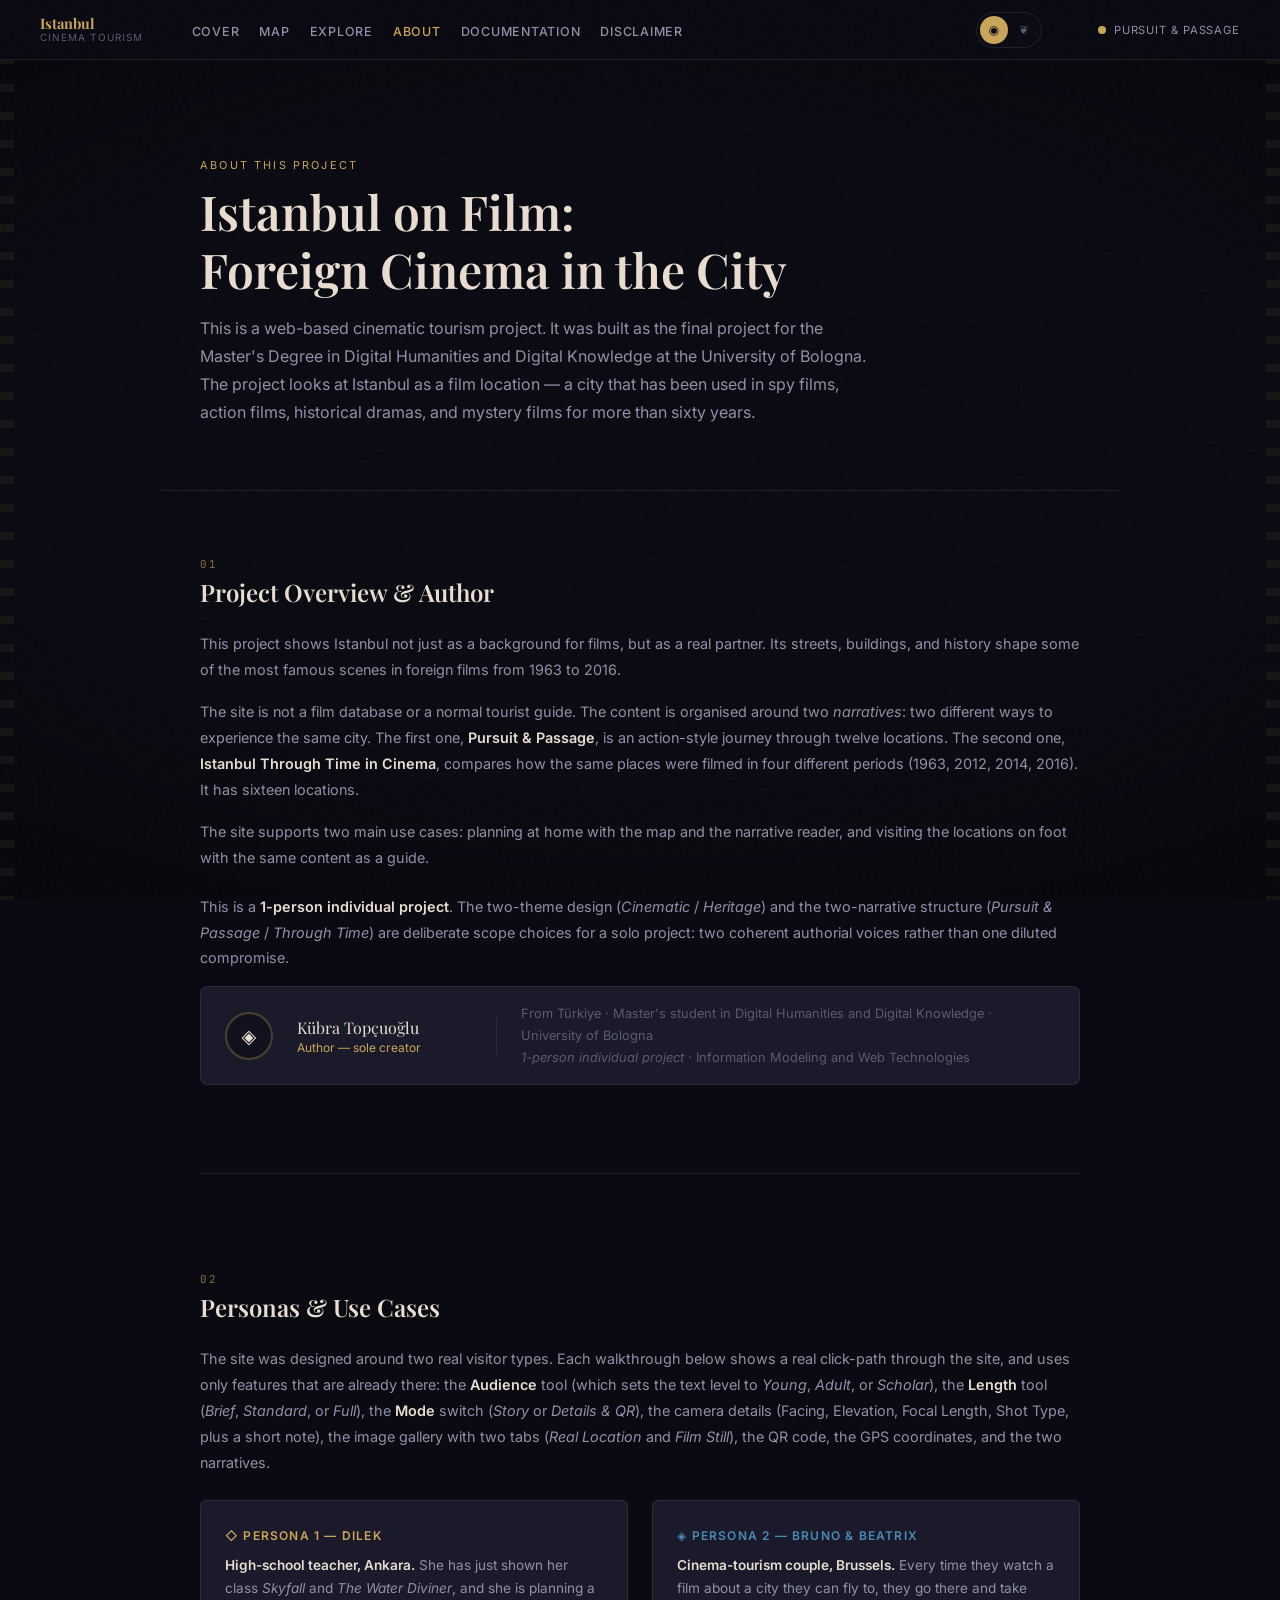
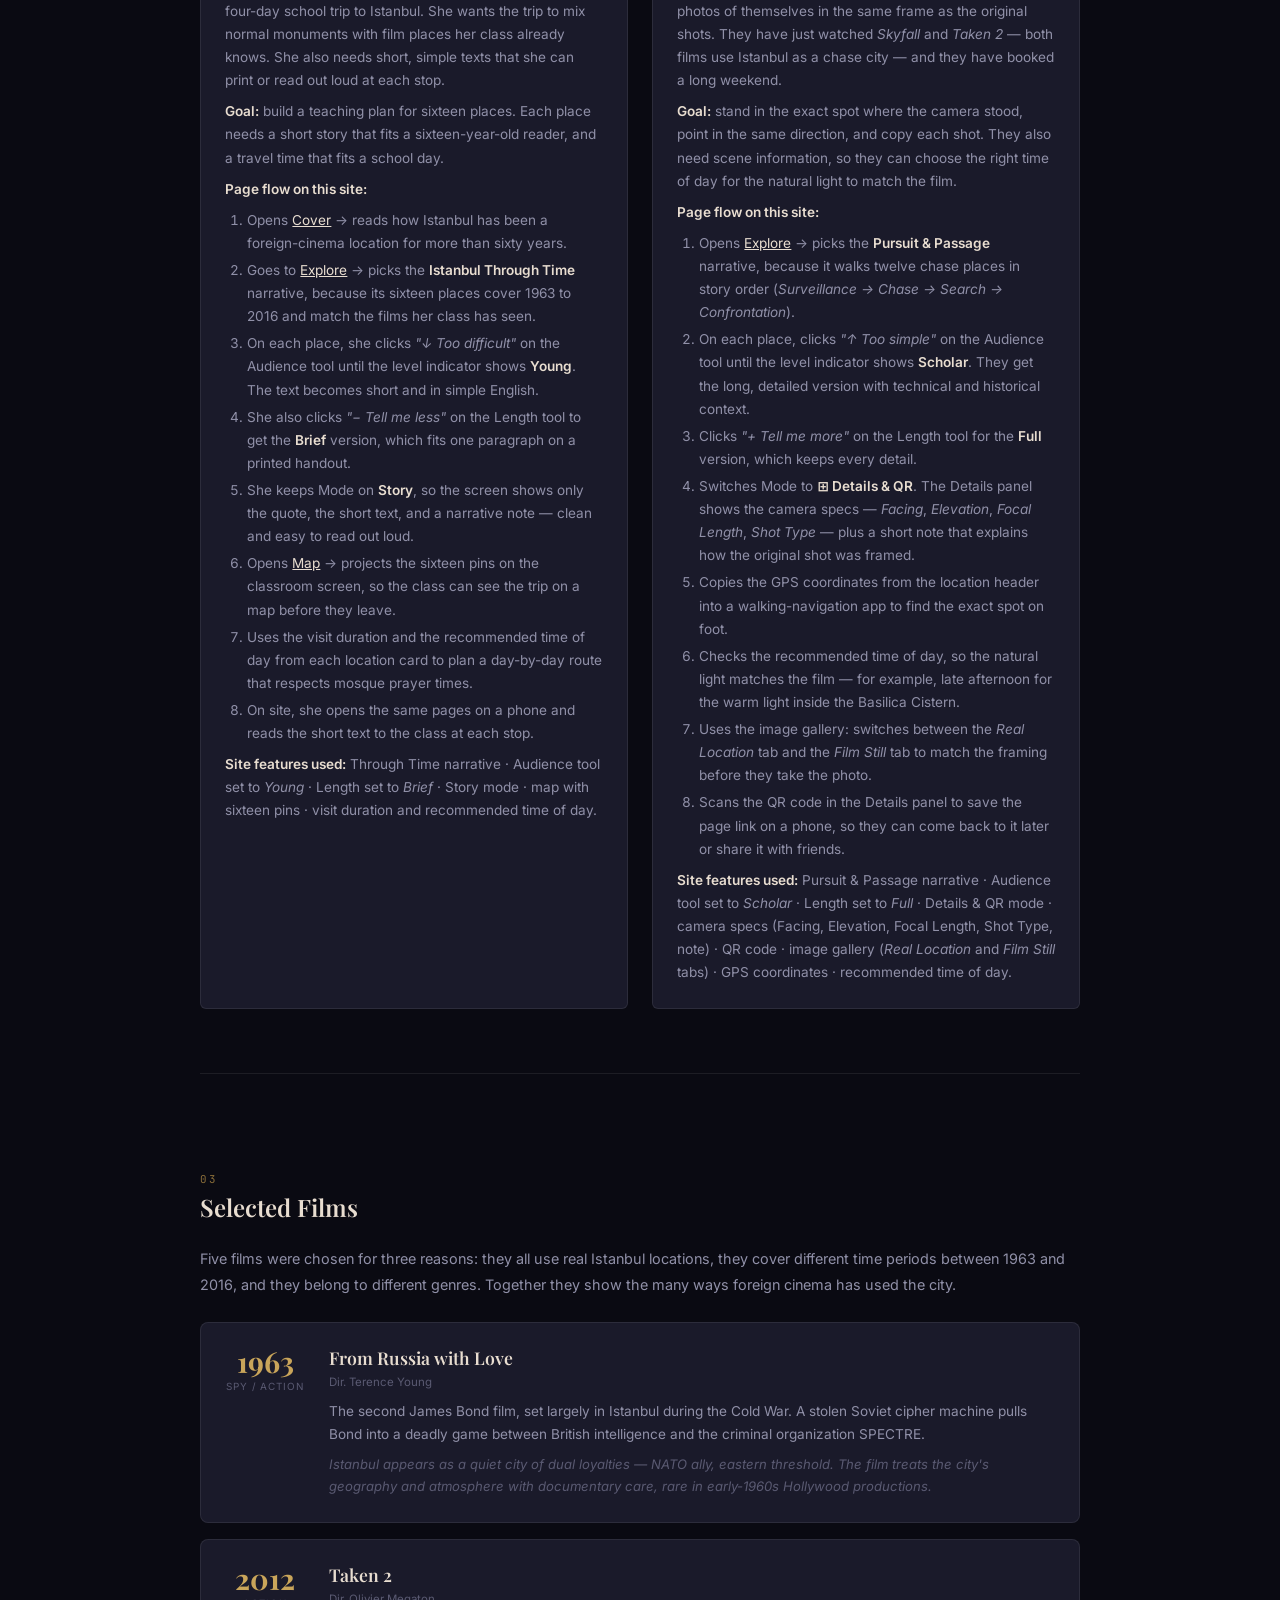
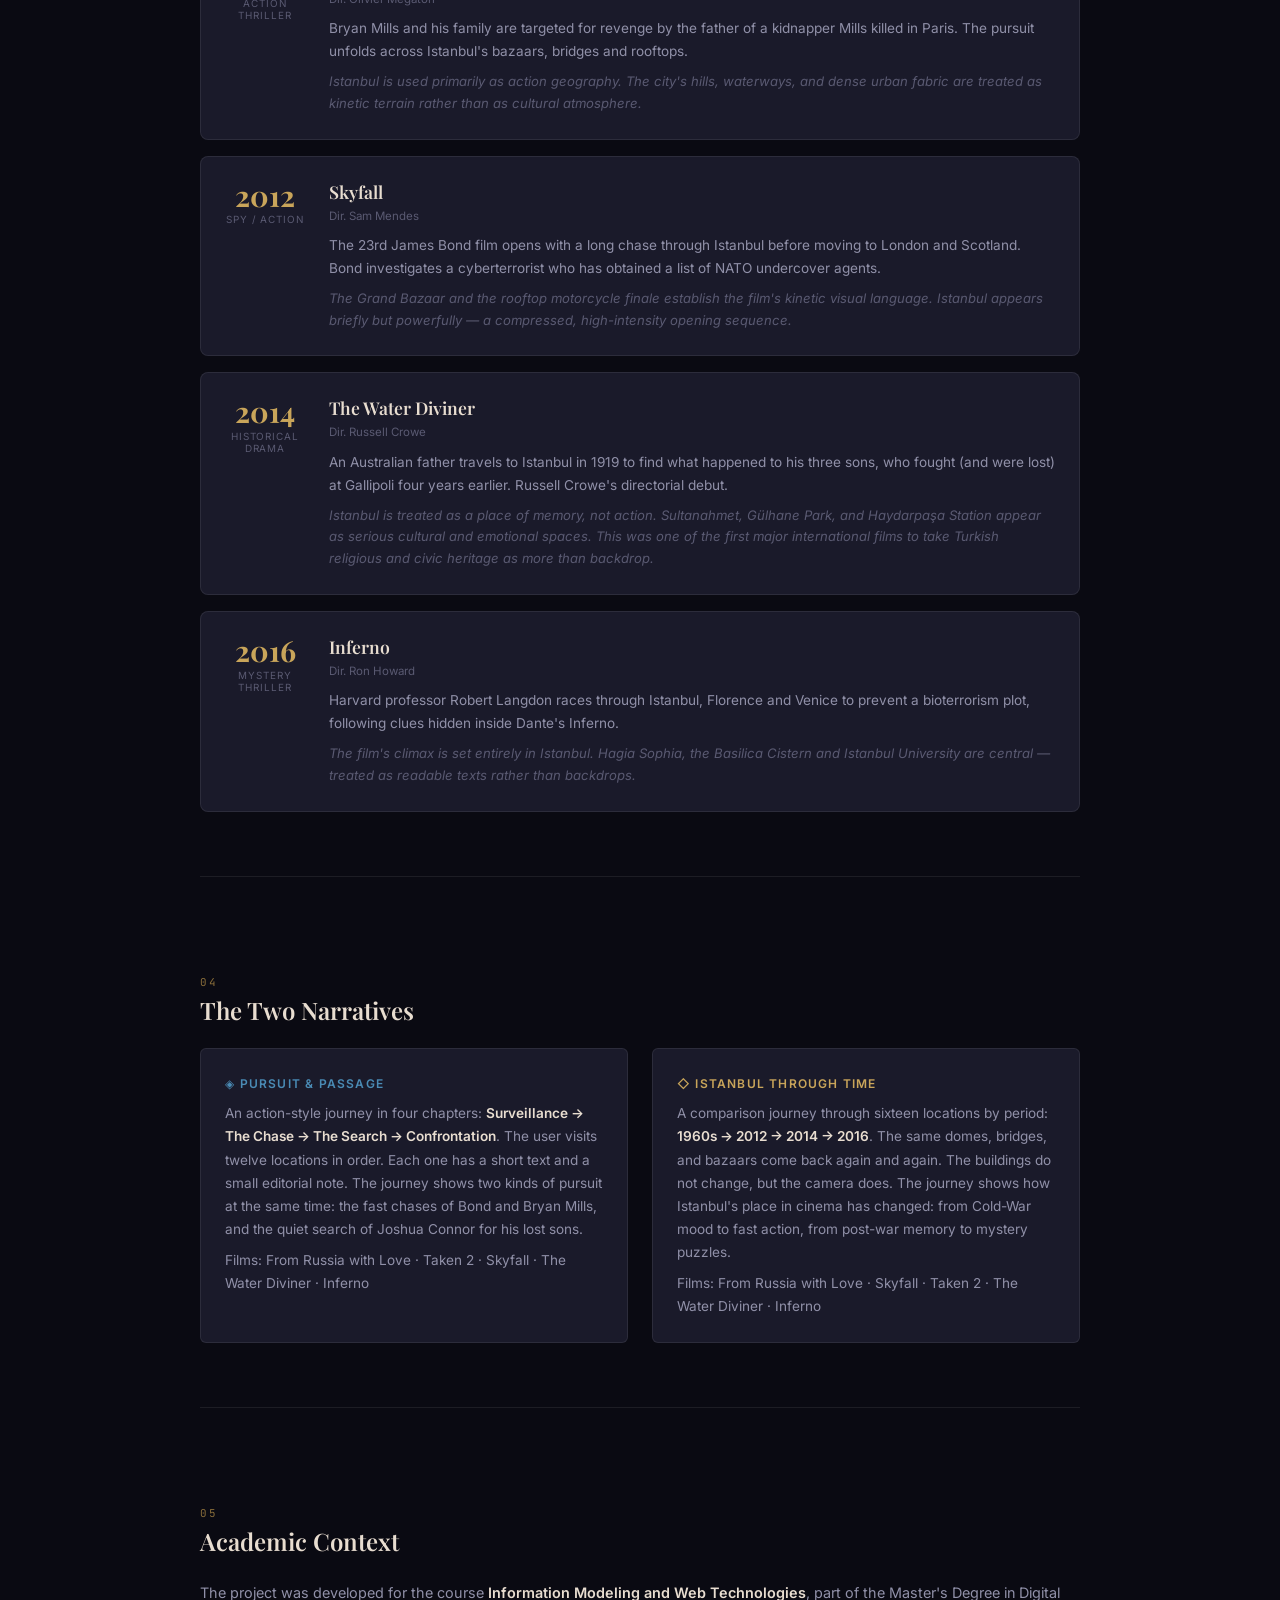
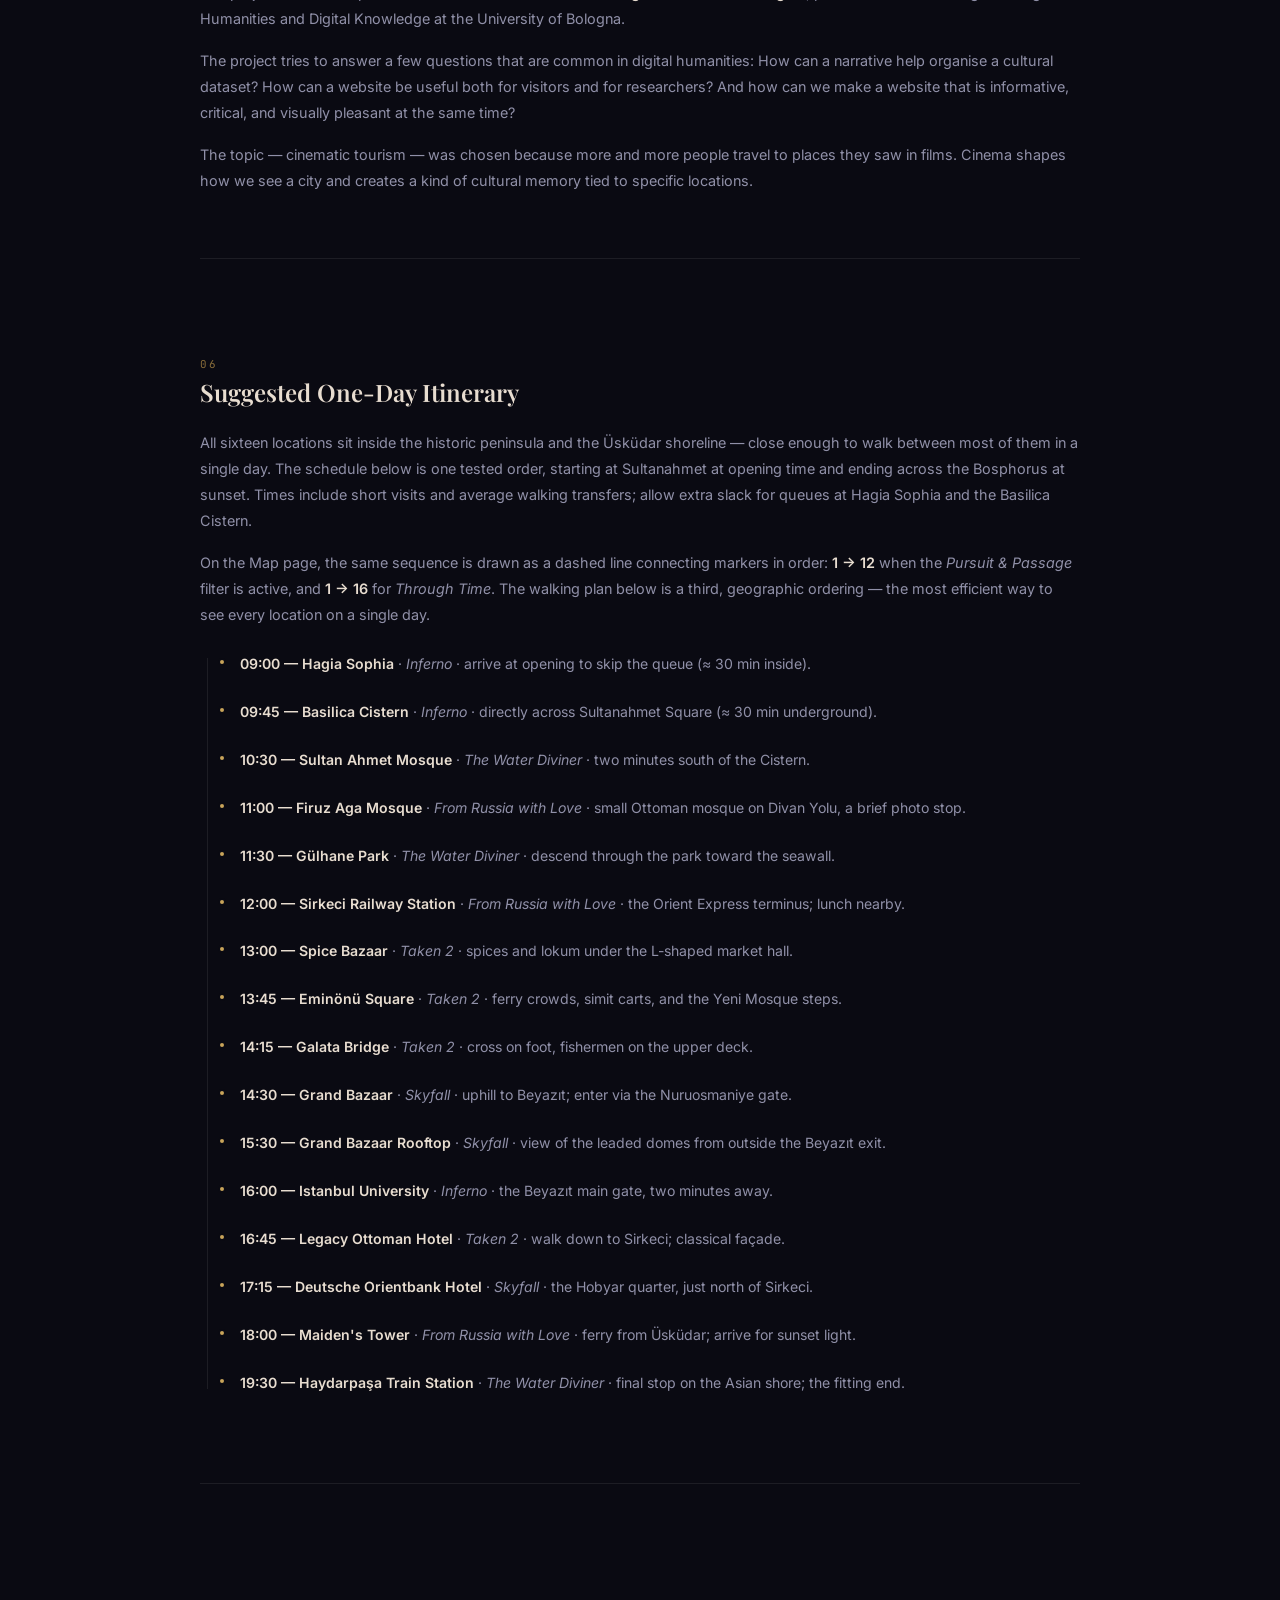
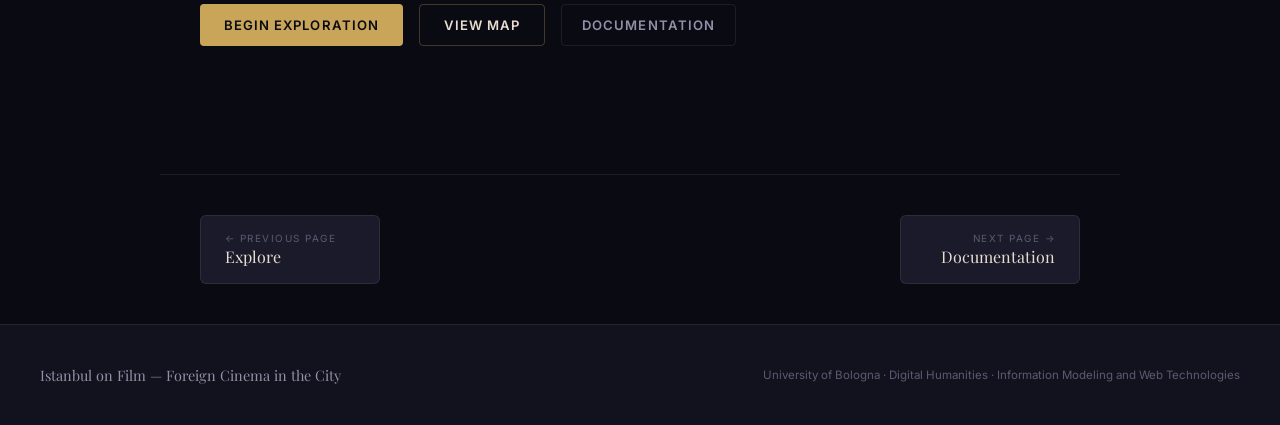
==== commit 28b52987: "checkpoint: pre-simplification snapshot of full project" ====
--- a/about.html
+++ b/about.html
@@ -4,6 +4,42 @@
   <meta charset="UTF-8">
   <meta name="viewport" content="width=device-width, initial-scale=1.0">
   <title>About — Istanbul Cinema Tourism</title>
+
+  <!-- ─── STANDARD METADATA ──────────────────────────────────────────────── -->
+  <meta name="description" content="About this Digital Humanities project: Istanbul as a recurring foreign-cinema location across six decades, presented through two narratives.">
+  <meta name="author"      content="Kübra Topçuoğlu">
+  <meta name="keywords"    content="Istanbul, cinema tourism, Digital Humanities, University of Bologna, foreign cinema">
+
+  <!-- Dublin Core -->
+  <meta name="DC.title"     content="About — Istanbul Cinema Tourism">
+  <meta name="DC.creator"   content="Kübra Topçuoğlu">
+  <meta name="DC.subject"   content="Project background; academic context">
+  <meta name="DC.publisher" content="University of Bologna — Digital Humanities and Digital Knowledge">
+  <meta name="DC.date"      content="2026">
+  <meta name="DC.language"  content="en">
+  <meta name="DC.rights"    content="Editorial selection © 2026 Kübra Topçuoğlu — academic use">
+  <meta name="DC.type"      content="Text">
+
+  <!-- Open Graph -->
+  <meta property="og:title"       content="About — Istanbul Cinema Tourism">
+  <meta property="og:description" content="A Digital Humanities project on Istanbul filming locations across five international films.">
+  <meta property="og:type"        content="article">
+
+  <!-- ─── SCHEMA.ORG JSON-LD (static AboutPage descriptor) ───────────────── -->
+  <script type="application/ld+json">
+  {
+    "@context":   "https://schema.org",
+    "@type":      "AboutPage",
+    "name":       "About — Istanbul Cinema Tourism",
+    "description":"Project context, film selection rationale, academic framing.",
+    "isPartOf":   { "@type": "WebSite", "name": "Istanbul Cinema Tourism — LMML" },
+    "author":     { "@type": "Person",  "name": "Kübra Topçuoğlu" },
+    "publisher":  { "@type": "CollegeOrUniversity", "name": "Università di Bologna", "department": "Digital Humanities and Digital Knowledge" },
+    "inLanguage": "en",
+    "dateModified":"2026-05-07"
+  }
+  </script>
+
   <link rel="stylesheet" href="css/style.css">
 </head>
 <body>
@@ -11,7 +47,7 @@
   <div class="grain-overlay" aria-hidden="true"></div>
 
   <!-- ── NAVIGATION ──────────────────────────────────────────────────────── -->
-  <nav class="main-nav" role="navigation" aria-label="Main navigation">
+  <div class="main-nav" role="navigation" aria-label="Main navigation">
     <a class="nav-brand" href="index.html" aria-label="Home">
       <span class="nav-brand-title">Istanbul</span>
       <span class="nav-brand-sub">Cinema Tourism</span>
@@ -36,170 +72,344 @@
       <div class="narrative-dot" id="navNarrativeDot"></div>
       <span class="nav-narrative-name" id="navNarrativeName"></span>
     </div>
-  </nav>
+  </div>
 
   <!-- ── CONTENT ────────────────────────────────────────────────────────── -->
-  <main class="text-page" role="main">
-
-    <header class="text-page-header">
+  <div class="text-page" role="main">
+
+    <div class="text-page-header">
       <p class="text-page-eyebrow">About This Project</p>
-      <h1 class="text-page-title">Istanbul: A Stage of Espionage<br>and Global Conflict</h1>
+      <h1 class="text-page-title">Istanbul on Film:<br>Foreign Cinema in the City</h1>
       <p class="text-page-intro">
-        A web-based cinematic tourism experience built as a final project for the
-        Master's Degree in Digital Humanities and Digital Knowledge, University of Bologna.
-        The project explores Istanbul's role as a recurring setting for spy films, action
-        thrillers, and mysteries across six decades of cinema.
+        This is a web-based cinematic tourism project. It was built as the
+        final project for the Master's Degree in Digital Humanities and
+        Digital Knowledge at the University of Bologna. The project looks at
+        Istanbul as a film location — a city that has been used in spy films,
+        action films, historical dramas, and mystery films for more than
+        sixty years.
       </p>
-    </header>
+    </div>
 
     <div class="text-page-body">
 
-      <!-- Project Overview -->
-      <section class="doc-section" aria-labelledby="section-overview">
+      <!-- Project Overview & Author -->
+      <div class="doc-section" aria-labelledby="section-overview">
         <p class="doc-section-number">01</p>
-        <h2 class="doc-section-title" id="section-overview">Project Overview</h2>
+        <h2 class="doc-section-title" id="section-overview">Project Overview &amp; Author</h2>
         <div class="doc-section-body">
           <p>
-            This exhibition presents Istanbul not merely as a backdrop for international cinema,
-            but as an active participant — a city whose geography, history, and cultural identity
-            have shaped some of the most memorable sequences in spy and thriller filmmaking from
-            1963 to 2016.
-          </p>
-          <p>
-            Rather than presenting a conventional film database or tourist guide, the project
-            structures its content around two distinct <em>narratives</em> — interpretive frameworks
-            through which the same locations can be experienced differently. The first, <strong>Espionage
-            & Pursuit</strong>, follows a dramatic, action-driven arc through eight key locations.
-            The second, <strong>Istanbul Through Time in Cinema</strong>, takes an analytical approach,
-            comparing how the same sites have been filmed and framed across six decades.
-          </p>
-          <p>
-            The goal is to support both pre-visit planning (at home, using the interactive map and
-            narrative explorer) and on-site exploration (following the narrative sequence through
-            real Istanbul streets and monuments).
-          </p>
-        </div>
-      </section>
+            This project shows Istanbul not just as a background for films, but
+            as a real partner. Its streets, buildings, and history shape some of
+            the most famous scenes in foreign films from 1963 to 2016.
+          </p>
+          <p>
+            The site is not a film database or a normal tourist guide. The
+            content is organised around two <em>narratives</em>: two different
+            ways to experience the same city. The first one,
+            <strong>Pursuit &amp; Passage</strong>, is an action-style journey
+            through twelve locations. The second one,
+            <strong>Istanbul Through Time in Cinema</strong>, compares how the
+            same places were filmed in four different periods (1963, 2012,
+            2014, 2016). It has sixteen locations.
+          </p>
+          <p>
+            The site supports two main use cases: planning at home with the
+            map and the narrative reader, and visiting the locations on foot
+            with the same content as a guide.
+          </p>
+        </div>
+
+        <p class="author-row-text">
+          This is a <strong>1-person individual project</strong>. The
+          two-theme design (<em>Cinematic</em> / <em>Heritage</em>) and the
+          two-narrative structure (<em>Pursuit &amp; Passage</em> /
+          <em>Through Time</em>) are deliberate scope choices for a solo
+          project: two coherent authorial voices rather than one diluted
+          compromise.
+        </p>
+
+        <div class="team-card author-card">
+          <div class="team-card-avatar" aria-hidden="true">◈</div>
+          <div class="author-card-identity">
+            <div class="team-card-name">Kübra Topçuoğlu</div>
+            <div class="team-card-role">Author — sole creator</div>
+          </div>
+          <div class="author-card-affiliation">
+            From Türkiye · Master's student in Digital Humanities and Digital Knowledge · University of Bologna
+            <br><em>1-person individual project</em> · Information Modeling and Web Technologies
+          </div>
+        </div>
+      </div>
+
+      <!-- Personas / Use Cases -->
+      <div class="doc-section" aria-labelledby="section-personas">
+        <p class="doc-section-number">02</p>
+        <h2 class="doc-section-title" id="section-personas">Personas &amp; Use Cases</h2>
+        <div class="doc-section-body">
+          <p>
+            The site was designed around two real visitor types. Each
+            walkthrough below shows a real click-path through the site, and
+            uses only features that are already there: the
+            <strong>Audience</strong> tool (which sets the text level to
+            <em>Young</em>, <em>Adult</em>, or <em>Scholar</em>), the
+            <strong>Length</strong> tool (<em>Brief</em>, <em>Standard</em>,
+            or <em>Full</em>), the <strong>Mode</strong> switch
+            (<em>Story</em> or <em>Details &amp; QR</em>), the camera details
+            (Facing, Elevation, Focal Length, Shot Type, plus a short note),
+            the image gallery with two tabs (<em>Real Location</em> and
+            <em>Film Still</em>), the QR code, the GPS coordinates, and the
+            two narratives.
+          </p>
+        </div>
+
+        <div class="doc-grid">
+
+          <!-- Persona 1 — Dilek (the teacher / class-trip planner) -->
+          <div class="doc-grid-item">
+            <p class="doc-grid-item-title" data-accent="gold">◇ Persona 1 — Dilek</p>
+            <p class="doc-grid-item-body">
+              <strong>High-school teacher, Ankara.</strong> She has just
+              shown her class <em>Skyfall</em> and <em>The Water Diviner</em>,
+              and she is planning a four-day school trip to Istanbul. She
+              wants the trip to mix normal monuments with film places her
+              class already knows. She also needs short, simple texts that
+              she can print or read out loud at each stop.
+            </p>
+            <p class="doc-grid-item-body" data-mt="sm">
+              <strong>Goal:</strong> build a teaching plan for sixteen
+              places. Each place needs a short story that fits a
+              sixteen-year-old reader, and a travel time that fits a school
+              day.
+            </p>
+            <p class="doc-grid-item-body" data-mt="sm">
+              <strong>Page flow on this site:</strong>
+            </p>
+            <ol class="persona-flow">
+              <li>Opens <a href="index.html">Cover</a> → reads how Istanbul
+                has been a foreign-cinema location for more than sixty
+                years.</li>
+              <li>Goes to <a href="explore.html">Explore</a> → picks the
+                <strong>Istanbul Through Time</strong> narrative, because its
+                sixteen places cover 1963 to 2016 and match the films her
+                class has seen.</li>
+              <li>On each place, she clicks
+                <em>"↓ Too difficult"</em> on the Audience tool until the
+                level indicator shows <strong>Young</strong>. The text
+                becomes short and in simple English.</li>
+              <li>She also clicks <em>"− Tell me less"</em> on the Length
+                tool to get the <strong>Brief</strong> version, which fits
+                one paragraph on a printed handout.</li>
+              <li>She keeps Mode on <strong>Story</strong>, so the screen
+                shows only the quote, the short text, and a narrative note —
+                clean and easy to read out loud.</li>
+              <li>Opens <a href="map.html">Map</a> → projects the sixteen
+                pins on the classroom screen, so the class can see the trip
+                on a map before they leave.</li>
+              <li>Uses the visit duration and the recommended time of day
+                from each location card to plan a day-by-day route that
+                respects mosque prayer times.</li>
+              <li>On site, she opens the same pages on a phone and reads the
+                short text to the class at each stop.</li>
+            </ol>
+            <p class="doc-grid-item-body" data-mt="sm">
+              <strong>Site features used:</strong> Through Time narrative ·
+              Audience tool set to <em>Young</em> · Length set to
+              <em>Brief</em> · Story mode · map with sixteen pins · visit
+              duration and recommended time of day.
+            </p>
+          </div>
+
+          <!-- Persona 2 — Bruno & Beatrix (the recreate-the-shot couple) -->
+          <div class="doc-grid-item">
+            <p class="doc-grid-item-title" data-accent="blue">◈ Persona 2 — Bruno &amp; Beatrix</p>
+            <p class="doc-grid-item-body">
+              <strong>Cinema-tourism couple, Brussels.</strong> Every time
+              they watch a film about a city they can fly to, they go there
+              and take photos of themselves in the same frame as the
+              original shots. They have just watched <em>Skyfall</em> and
+              <em>Taken 2</em> — both films use Istanbul as a chase city —
+              and they have booked a long weekend.
+            </p>
+            <p class="doc-grid-item-body" data-mt="sm">
+              <strong>Goal:</strong> stand in the exact spot where the
+              camera stood, point in the same direction, and copy each shot.
+              They also need scene information, so they can choose the right
+              time of day for the natural light to match the film.
+            </p>
+            <p class="doc-grid-item-body" data-mt="sm">
+              <strong>Page flow on this site:</strong>
+            </p>
+            <ol class="persona-flow">
+              <li>Opens <a href="explore.html">Explore</a> → picks the
+                <strong>Pursuit &amp; Passage</strong> narrative, because it
+                walks twelve chase places in story order
+                (<em>Surveillance → Chase → Search → Confrontation</em>).</li>
+              <li>On each place, clicks <em>"↑ Too simple"</em> on the
+                Audience tool until the level indicator shows
+                <strong>Scholar</strong>. They get the long, detailed
+                version with technical and historical context.</li>
+              <li>Clicks <em>"+ Tell me more"</em> on the Length tool for
+                the <strong>Full</strong> version, which keeps every
+                detail.</li>
+              <li>Switches Mode to <strong>⊞ Details &amp; QR</strong>. The
+                Details panel shows the camera specs — <em>Facing</em>,
+                <em>Elevation</em>, <em>Focal Length</em>,
+                <em>Shot Type</em> — plus a short note that explains how the
+                original shot was framed.</li>
+              <li>Copies the GPS coordinates from the location header into a
+                walking-navigation app to find the exact spot on foot.</li>
+              <li>Checks the recommended time of day, so the natural light
+                matches the film — for example, late afternoon for the warm
+                light inside the Basilica Cistern.</li>
+              <li>Uses the image gallery: switches between the
+                <em>Real Location</em> tab and the <em>Film Still</em> tab
+                to match the framing before they take the photo.</li>
+              <li>Scans the QR code in the Details panel to save the page
+                link on a phone, so they can come back to it later or share
+                it with friends.</li>
+            </ol>
+            <p class="doc-grid-item-body" data-mt="sm">
+              <strong>Site features used:</strong> Pursuit &amp; Passage
+              narrative · Audience tool set to <em>Scholar</em> · Length set
+              to <em>Full</em> · Details &amp; QR mode · camera specs
+              (Facing, Elevation, Focal Length, Shot Type, note) · QR code ·
+              image gallery (<em>Real Location</em> and <em>Film Still</em>
+              tabs) · GPS coordinates · recommended time of day.
+            </p>
+          </div>
+
+        </div>
+      </div>
 
       <!-- Selected Films -->
-      <section class="doc-section" aria-labelledby="section-films">
-        <p class="doc-section-number">02</p>
+      <div class="doc-section" aria-labelledby="section-films">
+        <p class="doc-section-number">03</p>
         <h2 class="doc-section-title" id="section-films">Selected Films</h2>
         <div class="doc-section-body">
           <p>
-            Five films were selected for their significant use of real Istanbul locations,
-            their span across the 1963–2016 period, and their representation of different genres
-            and approaches to the city's cinematic potential.
+            Five films were chosen for three reasons: they all use real
+            Istanbul locations, they cover different time periods between
+            1963 and 2016, and they belong to different genres. Together they
+            show the many ways foreign cinema has used the city.
           </p>
         </div>
 
         <!-- Film detail cards -->
-        <div style="display:grid;gap:var(--space-md);margin-top:var(--space-lg);" id="filmsDetailGrid">
+        <div class="films-detail-grid" id="filmsDetailGrid">
           <!-- Populated by JS -->
         </div>
-      </section>
+      </div>
 
       <!-- Narratives -->
-      <section class="doc-section" aria-labelledby="section-narratives">
-        <p class="doc-section-number">03</p>
+      <div class="doc-section" aria-labelledby="section-narratives">
+        <p class="doc-section-number">04</p>
         <h2 class="doc-section-title" id="section-narratives">The Two Narratives</h2>
 
         <div class="doc-grid">
           <div class="doc-grid-item">
-            <p class="doc-grid-item-title" style="color:var(--accent-blue);">◈ Espionage &amp; Pursuit</p>
+            <p class="doc-grid-item-title" data-accent="blue">◈ Pursuit &amp; Passage</p>
             <p class="doc-grid-item-body">
-              An action-driven, immersive journey structured around four chapters:
-              <strong>Surveillance → Escape → Hideouts → Confrontation</strong>.
-              Eight locations are visited in sequence, each presented with scene-specific
-              narrative text and espionage tradecraft notes. The experience is designed
-              to feel like being inside the films — following the same routes, using the
-              same geography.
-            </p>
-            <p class="doc-grid-item-body" style="margin-top:var(--space-sm);">
-              Films: From Russia with Love · Topkapi · Taken 2 · Skyfall · Inferno
+              An action-style journey in four chapters:
+              <strong>Surveillance → The Chase → The Search → Confrontation</strong>.
+              The user visits twelve locations in order. Each one has a short
+              text and a small editorial note. The journey shows two kinds of
+              pursuit at the same time: the fast chases of Bond and Bryan Mills,
+              and the quiet search of Joshua Connor for his lost sons.
+            </p>
+            <p class="doc-grid-item-body" data-mt="sm">
+              Films: From Russia with Love · Taken 2 · Skyfall · The Water Diviner · Inferno
             </p>
           </div>
           <div class="doc-grid-item">
-            <p class="doc-grid-item-title" style="color:var(--accent-gold);">◇ Istanbul Through Time</p>
+            <p class="doc-grid-item-title" data-accent="gold">◇ Istanbul Through Time</p>
             <p class="doc-grid-item-body">
-              An analytical, comparative journey through seven locations organized by era:
-              <strong>1960s → 2012 → 2016</strong>. The same locations — Hagia Sophia,
-              the Grand Bazaar, Topkapi Palace — are examined across different films and
-              decades, revealing how Western cinema's perception of Istanbul evolved from
-              Cold War exoticism to global modernity.
-            </p>
-            <p class="doc-grid-item-body" style="margin-top:var(--space-sm);">
-              Films: From Russia with Love · Topkapi · Skyfall · Taken 2 · Inferno
-            </p>
-          </div>
-        </div>
-      </section>
+              A comparison journey through sixteen locations by period:
+              <strong>1960s → 2012 → 2014 → 2016</strong>. The same domes,
+              bridges, and bazaars come back again and again. The buildings do
+              not change, but the camera does. The journey shows how
+              Istanbul's place in cinema has changed: from Cold-War mood to
+              fast action, from post-war memory to mystery puzzles.
+            </p>
+            <p class="doc-grid-item-body" data-mt="sm">
+              Films: From Russia with Love · Skyfall · Taken 2 · The Water Diviner · Inferno
+            </p>
+          </div>
+        </div>
+      </div>
 
       <!-- Academic Context -->
-      <section class="doc-section" aria-labelledby="section-academic">
-        <p class="doc-section-number">04</p>
+      <div class="doc-section" aria-labelledby="section-academic">
+        <p class="doc-section-number">05</p>
         <h2 class="doc-section-title" id="section-academic">Academic Context</h2>
         <div class="doc-section-body">
           <p>
-            This project was developed within the framework of the course
-            <strong>Information Modeling and Web Technologies</strong> at the
-            University of Bologna's Master's Degree in Digital Humanities and Digital Knowledge.
-          </p>
-          <p>
-            The project engages with several core concerns of digital humanities practice:
-            how narrative structures can organize complex cultural datasets; how interactive
-            interfaces can support both scholarly and tourist modes of engagement; and how
-            web technologies can be used to create experiences that are simultaneously
-            informative, interpretive, and aesthetically compelling.
-          </p>
-          <p>
-            The selection of cinematic tourism as a domain reflects the growing scholarly
-            interest in film-induced tourism and the ways that popular cinema shapes
-            place-attachment, destination image, and cultural memory at specific locations.
-          </p>
-        </div>
-      </section>
-
-      <!-- Team -->
-      <section class="doc-section" aria-labelledby="section-team">
-        <p class="doc-section-number">05</p>
-        <h2 class="doc-section-title" id="section-team">Project Information</h2>
-        <div class="team-grid">
-          <div class="team-card">
-            <div class="team-card-avatar" aria-hidden="true">◈</div>
-            <div class="team-card-name">Project Team</div>
-            <div class="team-card-role">Digital Humanities Students</div>
-            <div class="team-card-info">
-              Master's Degree in Digital Humanities<br>
-              and Digital Knowledge<br>
-              University of Bologna
-            </div>
-          </div>
-          <div class="team-card">
-            <div class="team-card-avatar" aria-hidden="true">◇</div>
-            <div class="team-card-name">Prof. Fabio Vitali</div>
-            <div class="team-card-role">Course Supervisor</div>
-            <div class="team-card-info">
-              Information Modeling<br>
-              and Web Technologies<br>
-              University of Bologna
-            </div>
-          </div>
-          <div class="team-card">
-            <div class="team-card-avatar" aria-hidden="true">◉</div>
-            <div class="team-card-name">Academic Year</div>
-            <div class="team-card-role">Course Project</div>
-            <div class="team-card-info">
-              End-of-course project for<br>
-              Information Modeling and<br>
-              Web Technologies
-            </div>
-          </div>
-        </div>
-      </section>
+            The project was developed for the course
+            <strong>Information Modeling and Web Technologies</strong>, part of
+            the Master's Degree in Digital Humanities and Digital Knowledge at
+            the University of Bologna.
+          </p>
+          <p>
+            The project tries to answer a few questions that are common in
+            digital humanities: How can a narrative help organise a cultural
+            dataset? How can a website be useful both for visitors and for
+            researchers? And how can we make a website that is informative,
+            critical, and visually pleasant at the same time?
+          </p>
+          <p>
+            The topic — cinematic tourism — was chosen because more and more
+            people travel to places they saw in films. Cinema shapes how we
+            see a city and creates a kind of cultural memory tied to specific
+            locations.
+          </p>
+        </div>
+      </div>
+
+      <!-- Suggested One-Day Itinerary -->
+      <div class="doc-section" aria-labelledby="section-itinerary">
+        <p class="doc-section-number">06</p>
+        <h2 class="doc-section-title" id="section-itinerary">Suggested One-Day Itinerary</h2>
+        <div class="doc-section-body">
+          <p>
+            All sixteen locations sit inside the historic peninsula and the
+            Üsküdar shoreline — close enough to walk between most of them in a
+            single day. The schedule below is one tested order, starting at
+            Sultanahmet at opening time and ending across the Bosphorus at
+            sunset. Times include short visits and average walking transfers;
+            allow extra slack for queues at Hagia Sophia and the Basilica
+            Cistern.
+          </p>
+          <p>
+            On the Map page, the same sequence is drawn as a dashed line
+            connecting markers in order: <strong>1 → 12</strong> when the
+            <em>Pursuit &amp; Passage</em> filter is active, and
+            <strong>1 → 16</strong> for <em>Through Time</em>. The walking plan
+            below is a third, geographic ordering — the most efficient way to
+            see every location on a single day.
+          </p>
+        </div>
+
+        <ul class="timeline-list" data-mt="lg">
+          <li><strong>09:00 — Hagia Sophia</strong> · <em>Inferno</em> · arrive at opening to skip the queue (≈ 30 min inside).</li>
+          <li><strong>09:45 — Basilica Cistern</strong> · <em>Inferno</em> · directly across Sultanahmet Square (≈ 30 min underground).</li>
+          <li><strong>10:30 — Sultan Ahmet Mosque</strong> · <em>The Water Diviner</em> · two minutes south of the Cistern.</li>
+          <li><strong>11:00 — Firuz Aga Mosque</strong> · <em>From Russia with Love</em> · small Ottoman mosque on Divan Yolu, a brief photo stop.</li>
+          <li><strong>11:30 — Gülhane Park</strong> · <em>The Water Diviner</em> · descend through the park toward the seawall.</li>
+          <li><strong>12:00 — Sirkeci Railway Station</strong> · <em>From Russia with Love</em> · the Orient Express terminus; lunch nearby.</li>
+          <li><strong>13:00 — Spice Bazaar</strong> · <em>Taken 2</em> · spices and lokum under the L-shaped market hall.</li>
+          <li><strong>13:45 — Eminönü Square</strong> · <em>Taken 2</em> · ferry crowds, simit carts, and the Yeni Mosque steps.</li>
+          <li><strong>14:15 — Galata Bridge</strong> · <em>Taken 2</em> · cross on foot, fishermen on the upper deck.</li>
+          <li><strong>14:30 — Grand Bazaar</strong> · <em>Skyfall</em> · uphill to Beyazıt; enter via the Nuruosmaniye gate.</li>
+          <li><strong>15:30 — Grand Bazaar Rooftop</strong> · <em>Skyfall</em> · view of the leaded domes from outside the Beyazıt exit.</li>
+          <li><strong>16:00 — Istanbul University</strong> · <em>Inferno</em> · the Beyazıt main gate, two minutes away.</li>
+          <li><strong>16:45 — Legacy Ottoman Hotel</strong> · <em>Taken 2</em> · walk down to Sirkeci; classical façade.</li>
+          <li><strong>17:15 — Deutsche Orientbank Hotel</strong> · <em>Skyfall</em> · the Hobyar quarter, just north of Sirkeci.</li>
+          <li><strong>18:00 — Maiden's Tower</strong> · <em>From Russia with Love</em> · ferry from Üsküdar; arrive for sunset light.</li>
+          <li><strong>19:30 — Haydarpaşa Train Station</strong> · <em>The Water Diviner</em> · final stop on the Asian shore; the fitting end.</li>
+        </ul>
+      </div>
 
       <!-- Navigation -->
-      <div style="display:flex;gap:var(--space-md);flex-wrap:wrap;padding-top:var(--space-lg);">
+      <div class="page-actions-row">
         <a href="explore.html" class="btn btn-primary">Begin Exploration</a>
         <a href="map.html"     class="btn btn-secondary">View Map</a>
         <a href="docs.html"    class="btn btn-ghost">Documentation</a>
@@ -207,8 +417,8 @@
 
     </div>
 
-    <!-- Site-wide prev/next page navigation (PDF p.18) -->
-    <nav class="page-nav" role="navigation" aria-label="Previous and next pages">
+    <!-- Previous / next page links -->
+    <div class="page-nav" role="navigation" aria-label="Previous and next pages">
       <a href="explore.html" class="page-nav-btn">
         <span class="page-nav-btn-label">← Previous Page</span>
         <span class="page-nav-btn-title">Explore</span>
@@ -217,20 +427,21 @@
         <span class="page-nav-btn-label">Next Page →</span>
         <span class="page-nav-btn-title">Documentation</span>
       </a>
-    </nav>
-  </main>
+    </div>
+  </div>
 
   <!-- Footer -->
-  <footer class="site-footer" role="contentinfo">
-    <div class="footer-brand">Istanbul: A Stage of Espionage and Global Conflict</div>
+  <div class="site-footer" role="contentinfo">
+    <div class="footer-brand">Istanbul on Film — Foreign Cinema in the City</div>
     <div class="footer-meta">University of Bologna · Digital Humanities · Information Modeling and Web Technologies</div>
-  </footer>
+  </div>
 
   <script src="js/data.js"></script>
   <script src="js/app.js"></script>
   <script>
     document.addEventListener("DOMContentLoaded", () => {
-      // Mobile nav
+
+      // ---- 1. Mobile nav toggle ----
       const navToggle = document.getElementById("navToggle");
       const navLinks  = document.getElementById("navLinks");
       navToggle.addEventListener("click", () => {
@@ -238,33 +449,32 @@
         navToggle.setAttribute("aria-expanded", String(open));
       });
 
-      // Nav badge
+      // ---- 2. Narrative badge in the top nav ----
       const id = App.getNarrative();
       document.getElementById("navNarrativeDot").classList.toggle("timeline", id === "timeline");
       document.getElementById("navNarrativeName").textContent =
-        id === "espionage" ? "Espionage & Pursuit" : "Through Time";
-
-      // Populate films
+        id === "pursuit" ? "Pursuit & Passage" : "Through Time";
+
+      // ---- 3. Build the films detail grid ----
       const grid = document.getElementById("filmsDetailGrid");
       APP_DATA.films.forEach(film => {
-        const card = document.createElement("article");
-        card.style.cssText = "background:var(--bg-card);border:1px solid var(--border);border-radius:8px;padding:var(--space-lg);display:grid;grid-template-columns:80px 1fr;gap:var(--space-lg);";
-        card.innerHTML = `
-          <div style="text-align:center;">
-            <div style="font-family:var(--font-serif);font-size:1.8rem;font-weight:700;color:var(--accent-gold);line-height:1;">${film.year}</div>
-            <div style="font-size:0.62rem;letter-spacing:0.1em;text-transform:uppercase;color:var(--text-muted);margin-top:4px;">${film.genre}</div>
-          </div>
-          <div>
-            <h3 style="font-family:var(--font-serif);font-size:1.1rem;color:var(--text-primary);margin-bottom:4px;">${film.title}</h3>
-            <p style="font-size:0.72rem;color:var(--text-muted);margin-bottom:var(--space-sm);">Dir. ${film.director}</p>
-            <p style="font-size:0.85rem;color:var(--text-secondary);line-height:1.7;margin-bottom:var(--space-sm);">${film.synopsis}</p>
-            <p style="font-size:0.82rem;color:var(--text-muted);line-height:1.65;font-style:italic;">${film.istanbulRole}</p>
-          </div>
-        `;
+        const card = document.createElement("div");
+        card.className = "film-detail-card";
+        card.innerHTML =
+          '<div class="film-detail-year-block">' +
+            '<div class="film-detail-year">' + film.year + '</div>' +
+            '<div class="film-detail-genre">' + film.genre + '</div>' +
+          '</div>' +
+          '<div>' +
+            '<h3 class="film-detail-title">' + film.title + '</h3>' +
+            '<p class="film-detail-director">Dir. ' + film.director + '</p>' +
+            '<p class="film-detail-synopsis">' + film.synopsis + '</p>' +
+            '<p class="film-detail-role">' + film.istanbulRole + '</p>' +
+          '</div>';
         grid.appendChild(card);
       });
 
-      // Theme switcher wiring
+      // ---- 4. Theme switcher buttons ----
       function syncThemeButtons() {
         const active = App.getTheme();
         document.querySelectorAll(".theme-btn").forEach(btn => {
@@ -281,15 +491,6 @@
       });
       syncThemeButtons();
 
-      // Page JSON-LD: About page is an AboutPage CreativeWork
-      App.injectJSONLD("jsonld-page", {
-        "@context": "https://schema.org",
-        "@type":    "AboutPage",
-        "name":     "About — Istanbul Cinema Tourism",
-        "description": "Project context, film selection rationale, academic framing.",
-        "isPartOf": { "@type": "WebSite", "name": "Istanbul Cinema Tourism — LMML" },
-        "author":   { "@type": "Person", "name": "Kübra Topçuoğlu" }
-      });
     });
   </script>
 
--- a/css/style.css
+++ b/css/style.css
@@ -1,14 +1,43 @@
-/* ═══════════════════════════════════════════════════════════════════════════════
-   Istanbul Cinema Tourism — Main Stylesheet
-   Design System: Cinematic Dark Theme with Gold & Steel Blue Accents
-   ═══════════════════════════════════════════════════════════════════════════════ */
-
-/* ─── IMPORTS ─────────────────────────────────────────────────────────────────── */
-/* Cinematic theme: Playfair + Inter + JetBrains Mono
-   Heritage theme: Cormorant Garamond + EB Garamond + Alegreya Sans SC */
+/* ============================================================================
+   Istanbul Cinema Tourism — main stylesheet
+
+   TABLE OF CONTENTS
+
+     1. Imports (Google Fonts)
+     2. Design tokens (CSS variables for both themes)
+     3. Reset and base styles + cinematic background pattern
+     5. Scrollbar
+     6. Typography (h1-h4, p, a, .mono, .label)
+     7. Navigation bar
+     8. Film-grain overlay
+    10. Hero / cover page
+    11. Buttons
+    12. Narrative cards (cover page)
+    13. Film grid (cover page)
+    14. Chapter badge
+    15. Explore page (toggle, chapter strip, viewer, gallery, controls)
+    16. Map page
+    17. Content pages (About, Docs, Disclaimer)
+    18. Footer
+    19. Animations
+    20. Responsive breakpoints
+    21. Print
+    22. Audience / length / mode toolbar
+    23. Details panel (QR + camera + metadata table)
+    24. Chapter intro banner
+    25. Walking-direction line
+    26. Theme switcher in nav
+    27. Site-wide previous / next page buttons
+    28. Heritage theme overrides
+    29. Small helpers (data-mt, data-mb, page-specific tweaks)
+   ============================================================================ */
+
+/* 1. Imports
+   Cinematic theme uses: Playfair Display + Inter + JetBrains Mono
+   Heritage theme  uses: Cormorant Garamond + EB Garamond + Alegreya Sans SC */
 @import url('https://fonts.googleapis.com/css2?family=Playfair+Display:ital,wght@0,400;0,600;0,700;1,400;1,600&family=Inter:wght@300;400;500;600&family=JetBrains+Mono:wght@400;500&family=Cormorant+Garamond:ital,wght@0,400;0,600;0,700;1,400;1,600&family=EB+Garamond:ital,wght@0,400;0,500;1,400&family=Alegreya+Sans+SC:wght@400;500;700&display=swap');
 
-/* ─── DESIGN TOKENS ──────────────────────────────────────────────────────────── */
+/* 2. Design tokens — variables for both themes */
 :root {
   /* Colors */
   --bg-primary:      #0a0a12;
@@ -33,11 +62,12 @@
 
   /* Chapter Colors */
   --surveillance-color: #4a8bb5;
-  --escape-color:       #9a6a2a;
-  --hideouts-color:     #6a3a7a;
+  --chase-color:        #9a6a2a;
+  --search-color:       #6a3a7a;
   --confrontation-color:#9a3535;
   --c-1960s:            #5a8a5a;
   --c-2012:             #4a8bb5;
+  --c-2014:             #b06a6a;
   --c-2016:             #c9a55a;
 
   /* Typography */
@@ -64,7 +94,7 @@
   --sidebar-width: 280px;
 }
 
-/* ─── RESET & BASE ───────────────────────────────────────────────────────────── */
+/* 3. Reset and base */
 *, *::before, *::after {
   box-sizing: border-box;
   margin: 0;
@@ -84,6 +114,40 @@
   overflow-x: hidden;
   -webkit-font-smoothing: antialiased;
   -moz-osx-font-smoothing: grayscale;
+  isolation: isolate;
+}
+
+/* Cinematic background: two filmstrip perforation columns + a soft vignette.
+   The Heritage override at the end of the file swaps this for warm paper washes. */
+body::before {
+  content: '';
+  position: fixed;
+  inset: 0;
+  pointer-events: none;
+  z-index: -1;
+  background:
+    /* left filmstrip perforation column */
+    repeating-linear-gradient(
+      180deg,
+      rgba(201,165,90,0.07) 0,
+      rgba(201,165,90,0.07) 8px,
+      transparent 8px,
+      transparent 28px
+    ) left top / 14px 100% no-repeat,
+    /* right filmstrip perforation column (mirrored) */
+    repeating-linear-gradient(
+      180deg,
+      rgba(201,165,90,0.07) 0,
+      rgba(201,165,90,0.07) 8px,
+      transparent 8px,
+      transparent 28px
+    ) right top / 14px 100% no-repeat,
+    /* soft vignette — like screen falloff in a dark room */
+    radial-gradient(
+      ellipse 100% 70% at 50% 50%,
+      transparent 55%,
+      rgba(0,0,0,0.45) 100%
+    ) center / 100% 100% no-repeat;
 }
 
 ::selection {
@@ -91,13 +155,13 @@
   color: var(--text-inverse);
 }
 
-/* ─── SCROLLBAR ──────────────────────────────────────────────────────────────── */
+/* 5. Scrollbar */
 ::-webkit-scrollbar { width: 6px; height: 6px; }
 ::-webkit-scrollbar-track { background: var(--bg-secondary); }
 ::-webkit-scrollbar-thumb { background: var(--border-accent); border-radius: 3px; }
 ::-webkit-scrollbar-thumb:hover { background: var(--accent-gold-dim); }
 
-/* ─── TYPOGRAPHY ─────────────────────────────────────────────────────────────── */
+/* 6. Typography */
 h1, h2, h3, h4 { font-family: var(--font-serif); font-weight: 600; line-height: 1.2; }
 h1 { font-size: clamp(2rem, 5vw, 3.5rem); }
 h2 { font-size: clamp(1.5rem, 3vw, 2.2rem); }
@@ -111,9 +175,8 @@
 
 .mono { font-family: var(--font-mono); font-size: 0.8rem; color: var(--text-muted); letter-spacing: 0.05em; }
 .label { font-size: 0.7rem; font-weight: 600; letter-spacing: 0.15em; text-transform: uppercase; color: var(--text-muted); }
-.serif-italic { font-family: var(--font-serif); font-style: italic; }
-
-/* ─── NAVIGATION ─────────────────────────────────────────────────────────────── */
+
+/* 7. Navigation bar */
 .main-nav {
   position: fixed;
   top: 0; left: 0; right: 0;
@@ -209,19 +272,7 @@
   transition: all var(--transition-fast);
 }
 
-/* ─── PAGE LAYOUT ─────────────────────────────────────────────────────────────── */
-.page-wrapper {
-  min-height: 100vh;
-  padding-top: var(--nav-height);
-}
-
-.content-page {
-  max-width: 960px;
-  margin: 0 auto;
-  padding: var(--space-3xl) var(--space-xl);
-}
-
-/* ─── FILM GRAIN OVERLAY ─────────────────────────────────────────────────────── */
+/* 8. Film-grain overlay */
 .grain-overlay {
   position: fixed;
   inset: 0;
@@ -231,7 +282,7 @@
   background-image: url("data:image/svg+xml,%3Csvg viewBox='0 0 256 256' xmlns='http://www.w3.org/2000/svg'%3E%3Cfilter id='noise'%3E%3CfeTurbulence type='fractalNoise' baseFrequency='0.9' numOctaves='4' stitchTiles='stitch'/%3E%3C/filter%3E%3Crect width='100%25' height='100%25' filter='url(%23noise)'/%3E%3C/svg%3E");
 }
 
-/* ─── HERO / COVER PAGE ──────────────────────────────────────────────────────── */
+/* 10. Hero / cover page */
 .hero {
   position: relative;
   min-height: 100vh;
@@ -340,7 +391,7 @@
   flex-wrap: wrap;
 }
 
-/* ─── BUTTONS ────────────────────────────────────────────────────────────────── */
+/* 11. Buttons */
 .btn {
   display: inline-flex;
   align-items: center;
@@ -405,7 +456,7 @@
   transform: none !important;
 }
 
-/* ─── NARRATIVE CARDS (Cover Page) ──────────────────────────────────────────── */
+/* 12. Narrative cards (cover page) */
 .narrative-cards {
   display: grid;
   grid-template-columns: 1fr 1fr;
@@ -489,7 +540,7 @@
   color: var(--text-muted);
 }
 
-/* ─── FILM GRID (Cover Page) ─────────────────────────────────────────────────── */
+/* 13. Film grid (cover page) */
 .films-section {
   padding: var(--space-2xl) var(--space-xl);
   max-width: 960px;
@@ -551,7 +602,7 @@
   color: var(--text-muted);
 }
 
-/* ─── CHAPTER BADGE ──────────────────────────────────────────────────────────── */
+/* 14. Chapter badge */
 .chapter-badge {
   display: inline-flex;
   align-items: center;
@@ -571,21 +622,29 @@
 }
 
 .chapter-surveillance { background: rgba(74,139,181,0.15); color: var(--surveillance-color); border: 1px solid rgba(74,139,181,0.3); }
-.chapter-escape       { background: rgba(154,106,42,0.15); color: var(--escape-color);       border: 1px solid rgba(154,106,42,0.3); }
-.chapter-hideouts     { background: rgba(106,58,122,0.15); color: var(--hideouts-color);     border: 1px solid rgba(106,58,122,0.3); }
+.chapter-chase        { background: rgba(154,106,42,0.15); color: var(--chase-color);        border: 1px solid rgba(154,106,42,0.3); }
+.chapter-search       { background: rgba(106,58,122,0.15); color: var(--search-color);       border: 1px solid rgba(106,58,122,0.3); }
 .chapter-confrontation{ background: rgba(154,53,53,0.15);  color: var(--confrontation-color);border: 1px solid rgba(154,53,53,0.3); }
 .chapter-1960s        { background: rgba(90,138,90,0.15);  color: var(--c-1960s);            border: 1px solid rgba(90,138,90,0.3); }
 .chapter-2012         { background: rgba(74,139,181,0.15); color: var(--c-2012);             border: 1px solid rgba(74,139,181,0.3); }
+.chapter-2014         { background: rgba(176,106,106,0.15);color: var(--c-2014);             border: 1px solid rgba(176,106,106,0.3); }
 .chapter-2016         { background: rgba(201,165,90,0.15); color: var(--c-2016);             border: 1px solid rgba(201,165,90,0.3); }
 
-/* ─── EXPLORE PAGE ───────────────────────────────────────────────────────────── */
+/* 15. Explore page */
+/* Canvas = viewport. Toolbars/controls keep their natural height; the location
+   viewer takes the rest. Any narrative or metadata that doesn't fit scrolls
+   inside its own container — never the page. The wrapper falls back to
+   overflow-y:auto only for pathologically short viewports. */
 .explore-wrapper {
   position: fixed;
   inset: 0;
+  height: 100vh;
   padding-top: var(--nav-height);
   display: flex;
   flex-direction: column;
   background: var(--bg-primary);
+  overflow-x: hidden;
+  overflow-y: auto;
 }
 
 /* Narrative Toggle Bar */
@@ -627,7 +686,7 @@
   background: var(--active-color, var(--accent-gold));
   color: var(--text-inverse);
 }
-.narrative-toggle-btn[data-narrative="espionage"].active { --active-color: var(--accent-blue); }
+.narrative-toggle-btn[data-narrative="pursuit"].active   { --active-color: var(--accent-blue); }
 .narrative-toggle-btn[data-narrative="timeline"].active  { --active-color: var(--accent-gold); }
 
 .progress-indicator {
@@ -680,31 +739,144 @@
 /* Location Viewer */
 .location-viewer {
   flex: 1;
+  min-height: 0;            /* lets flex shrink below content size */
   display: grid;
   grid-template-columns: 1fr 1fr;
   overflow: hidden;
 }
 
-/* Left Panel — Visual */
+/* Left Panel — Visual.
+   overflow-y:auto so on shorter screens the gallery + name + scene panel
+   become scrollable instead of being clipped. */
 .location-visual {
   position: relative;
+  min-height: 0;            /* grid item must shrink so its overflow scrolls */
   background: var(--bg-secondary);
   border-right: 1px solid var(--border);
   display: flex;
   flex-direction: column;
-  overflow: hidden;
+  overflow-y: auto;
+  overflow-x: hidden;
 }
 
 .location-image-placeholder {
-  flex: 1;
   display: flex;
   flex-direction: column;
   align-items: center;
   justify-content: center;
   position: relative;
   overflow: hidden;
-  min-height: 200px;
-}
+  /* Fixed-ish image area sized to a film aspect ratio so the panels below
+     (gallery + info) are always visible without forcing scroll on tall screens. */
+  flex: 0 0 auto;
+  height: clamp(280px, 40vh, 440px);
+  width: 100%;
+}
+
+/* Main image: object-fit: contain shows the full photo (with letterbox)
+   so portrait stills aren't cropped. The chapter-coloured gradient fills
+   any blank space behind the image. z-index:1 keeps it under the tag/coords. */
+.location-image {
+  display: none;
+  position: absolute;
+  inset: 0;
+  width: 100%;
+  height: 100%;
+  object-fit: contain;
+  object-position: center;
+  z-index: 1;
+}
+
+/* YouTube embed: shares the same fixed image-area box as .location-image. */
+.location-video {
+  position: absolute;
+  inset: 0;
+  width: 100%;
+  height: 100%;
+  border: 0;
+  background: #000;
+  z-index: 2;
+}
+
+/* Gallery (per-location: tabs + thumbnails + caption) */
+.location-gallery {
+  display: flex;
+  flex-direction: column;
+  gap: var(--space-xs);
+  padding: var(--space-sm) var(--space-md);
+  background: var(--bg-primary);
+  border-top: 1px solid var(--border);
+  flex-shrink: 0;
+}
+.gallery-tabs {
+  display: flex;
+  gap: var(--space-xs);
+}
+.gallery-tab {
+  appearance: none;
+  background: transparent;
+  border: 1px solid var(--border);
+  border-radius: 999px;
+  padding: 4px 10px;
+  font-family: var(--font-sans);
+  font-size: 0.7rem;
+  letter-spacing: 0.05em;
+  color: var(--text-secondary);
+  cursor: pointer;
+  transition: all 0.15s ease;
+}
+.gallery-tab:hover { color: var(--text-primary); border-color: var(--border-accent); }
+.gallery-tab.active {
+  background: var(--accent-blue);
+  border-color: var(--accent-blue);
+  color: var(--text-inverse, #fff);
+}
+.gallery-tab-count {
+  display: inline-block;
+  margin-left: 4px;
+  font-size: 0.62rem;
+  opacity: 0.8;
+}
+.gallery-thumbs {
+  display: flex;
+  flex-wrap: wrap;
+  gap: 4px;
+  min-height: 0;
+}
+.gallery-thumb {
+  width: 56px;
+  height: 40px;
+  background-color: var(--bg-secondary);
+  background-size: cover;
+  background-position: center;
+  border: 2px solid transparent;
+  border-radius: 3px;
+  cursor: pointer;
+  padding: 0;
+  transition: border-color 0.15s ease, transform 0.15s ease;
+}
+.gallery-thumb:hover  { border-color: var(--border-accent); transform: scale(1.04); }
+.gallery-thumb.active { border-color: var(--accent-gold); }
+.gallery-caption {
+  font-size: 0.72rem;
+  color: var(--text-muted);
+  line-height: 1.45;
+  margin: 0;
+  font-style: italic;
+}
+.gallery-video-link {
+  display: inline-block;
+  margin-left: 4px;
+  font-style: normal;
+  color: var(--accent-blue);
+  text-decoration: none;
+  border-bottom: 1px dotted currentColor;
+  white-space: nowrap;
+}
+.gallery-video-link:hover { color: var(--accent-gold); }
+.gallery-tabs:empty,
+.gallery-thumbs:empty,
+.gallery-caption:empty { display: none; }
 
 /* Cinematic placeholder using CSS gradients */
 .location-image-placeholder::before {
@@ -800,17 +972,17 @@
   flex-wrap: wrap;
 }
 
-/* Right Panel — Narrative */
+/* Right Panel — Narrative.
+   The grid cell itself is the scroll container so the body text and any
+   sibling blocks (note block, metadata viewer in details mode) share one
+   scrollbar instead of nesting scrolls. */
 .location-narrative {
-  display: flex;
-  flex-direction: column;
-  overflow: hidden;
+  min-height: 0;            /* grid item must shrink */
+  overflow-y: auto;
   background: var(--bg-primary);
 }
 
 .narrative-content {
-  flex: 1;
-  overflow-y: auto;
   padding: var(--space-xl) var(--space-xl) var(--space-lg);
 }
 
@@ -930,7 +1102,7 @@
 }
 .location-dot:hover { background: var(--text-muted); }
 
-/* ─── MAP PAGE ───────────────────────────────────────────────────────────────── */
+/* 16. Map page */
 .map-wrapper {
   position: fixed;
   inset: 0;
@@ -1060,7 +1232,6 @@
 
 .popup-location-name { font-family: var(--font-serif); font-size: 1rem; color: var(--text-primary); margin-bottom: 4px; }
 .popup-film-tag { font-size: 0.7rem; color: var(--accent-gold); margin-bottom: var(--space-sm); letter-spacing: 0.05em; }
-.popup-desc { font-size: 0.78rem; color: var(--text-secondary); line-height: 1.6; max-width: 240px; }
 .popup-narrative-tags { display: flex; gap: 4px; margin-top: var(--space-sm); flex-wrap: wrap; }
 .popup-tag {
   padding: 2px 8px;
@@ -1069,32 +1240,10 @@
   letter-spacing: 0.08em;
   font-weight: 600;
 }
-.popup-tag.espionage { background: rgba(74,139,181,0.2); color: var(--accent-blue); }
+.popup-tag.pursuit   { background: rgba(74,139,181,0.2); color: var(--accent-blue); }
 .popup-tag.timeline  { background: rgba(201,165,90,0.2);  color: var(--accent-gold); }
 
-/* Custom Leaflet Markers */
-.custom-marker {
-  width: 32px; height: 32px;
-  border-radius: 50% 50% 50% 0;
-  transform: rotate(-45deg);
-  display: flex;
-  align-items: center;
-  justify-content: center;
-  border: 2px solid rgba(255,255,255,0.2);
-  box-shadow: 0 4px 12px rgba(0,0,0,0.5);
-  transition: transform 0.2s ease;
-}
-.custom-marker.espionage { background: var(--accent-blue); }
-.custom-marker.timeline  { background: var(--accent-gold); }
-.custom-marker.both      { background: linear-gradient(135deg, var(--accent-blue) 50%, var(--accent-gold) 50%); }
-.custom-marker:hover     { transform: rotate(-45deg) scale(1.2); }
-.custom-marker-inner {
-  transform: rotate(45deg);
-  font-size: 0.7rem;
-  color: white;
-}
-
-/* ─── CONTENT PAGES (About, Docs, Disclaimer) ────────────────────────────────── */
+/* 17. Content pages (About, Docs, Disclaimer) */
 .text-page {
   padding-top: var(--nav-height);
   min-height: 100vh;
@@ -1188,6 +1337,18 @@
   color: var(--text-secondary);
   line-height: 1.7;
 }
+
+/* Persona walkthrough — ordered click-path inside a doc-grid-item */
+.persona-flow {
+  font-size: 0.85rem;
+  color: var(--text-secondary);
+  line-height: 1.7;
+  margin: var(--space-sm) 0 0;
+  padding-left: 1.4rem;
+}
+.persona-flow li { margin-bottom: var(--space-xs); }
+.persona-flow li:last-child { margin-bottom: 0; }
+.persona-flow a { color: var(--text-primary); text-decoration: underline; }
 
 /* Color swatches */
 .color-swatches {
@@ -1240,13 +1401,7 @@
 }
 .timeline-list li strong { color: var(--text-primary); }
 
-/* About team cards */
-.team-grid {
-  display: grid;
-  grid-template-columns: repeat(auto-fill, minmax(240px, 1fr));
-  gap: var(--space-md);
-  margin-top: var(--space-lg);
-}
+/* About — author / team cards */
 .team-card {
   background: var(--bg-card);
   border: 1px solid var(--border);
@@ -1266,7 +1421,52 @@
 }
 .team-card-name { font-family: var(--font-serif); font-size: 1rem; color: var(--text-primary); margin-bottom: 2px; }
 .team-card-role { font-size: 0.75rem; color: var(--accent-gold); margin-bottom: var(--space-sm); }
-.team-card-info { font-size: 0.8rem; color: var(--text-muted); line-height: 1.6; }
+
+/* Author scope paragraph — sits above the author card */
+.author-row-text {
+  font-size: 0.9rem;
+  color: var(--text-secondary);
+  line-height: 1.75;
+  margin: var(--space-lg) 0 var(--space-md);
+}
+
+/* Author card — wide horizontal rectangle: avatar | identity | affiliation */
+.author-card {
+  display: flex;
+  align-items: center;
+  gap: var(--space-lg);
+  padding: var(--space-md) var(--space-lg);
+  margin-bottom: var(--space-lg);
+}
+.author-card .team-card-avatar {
+  flex: 0 0 48px;
+  margin-bottom: 0;
+}
+.author-card-identity {
+  flex: 0 0 auto;
+  border-right: 1px solid var(--border);
+  padding-right: var(--space-lg);
+  min-width: 200px;
+}
+.author-card-identity .team-card-role { margin-bottom: 0; }
+.author-card-affiliation {
+  flex: 1 1 auto;
+  font-size: 0.8rem;
+  color: var(--text-muted);
+  line-height: 1.7;
+}
+@media (max-width: 720px) {
+  .author-card {
+    flex-direction: column;
+    align-items: flex-start;
+    text-align: left;
+  }
+  .author-card-identity {
+    border-right: none;
+    padding-right: 0;
+    min-width: 0;
+  }
+}
 
 /* Disclaimer box */
 .disclaimer-box {
@@ -1309,7 +1509,7 @@
 }
 .copyright-link:hover { color: var(--accent-gold); }
 
-/* ─── SOURCE LIST (Disclaimer) ──────────────────────────────────────────────── */
+/* Source list (Disclaimer page) */
 .source-list {
   list-style: none;
   margin: var(--space-lg) 0;
@@ -1338,7 +1538,7 @@
   font-size: 0.82rem;
 }
 
-/* ─── FOOTER ─────────────────────────────────────────────────────────────────── */
+/* 18. Footer */
 .site-footer {
   background: var(--bg-secondary);
   border-top: 1px solid var(--border);
@@ -1352,30 +1552,20 @@
 .footer-brand { font-family: var(--font-serif); font-size: 0.9rem; color: var(--text-secondary); }
 .footer-meta { font-size: 0.72rem; color: var(--text-muted); }
 
-/* ─── ANIMATIONS ─────────────────────────────────────────────────────────────── */
+/* 19. Animations */
 @keyframes fadeInUp {
   from { opacity: 0; transform: translateY(20px); }
   to   { opacity: 1; transform: translateY(0); }
 }
-@keyframes fadeIn {
-  from { opacity: 0; }
-  to   { opacity: 1; }
-}
 
 .animate-fadeInUp { animation: fadeInUp 0.6s ease both; }
-.animate-fadeIn   { animation: fadeIn 0.4s ease both; }
 
 .delay-1 { animation-delay: 0.1s; }
 .delay-2 { animation-delay: 0.2s; }
 .delay-3 { animation-delay: 0.3s; }
 .delay-4 { animation-delay: 0.4s; }
-.delay-5 { animation-delay: 0.5s; }
-
-/* ─── TRANSITIONS FOR LOCATION SWITCHING ─────────────────────────────────────── */
-.location-transition-out { animation: fadeIn 0.2s ease reverse; }
-.location-transition-in  { animation: fadeInUp 0.35s ease both; }
-
-/* ─── RESPONSIVE ──────────────────────────────────────────────────────────────── */
+
+/* 20. Responsive breakpoints */
 @media (max-width: 900px) {
   :root { --sidebar-width: 240px; }
 
@@ -1424,21 +1614,21 @@
   .explore-controls { padding: var(--space-sm) var(--space-md); }
   .narrative-content { padding: var(--space-md); }
 
-  .content-page { padding: var(--space-xl) var(--space-md); }
   .text-page-header { padding: var(--space-2xl) var(--space-md) var(--space-xl); }
   .text-page-body { padding: var(--space-xl) var(--space-md); }
 }
 
-/* ─── PRINT ───────────────────────────────────────────────────────────────────── */
+/* 21. Print */
 @media print {
   .main-nav, .grain-overlay, .explore-controls, .narrative-toggle-bar { display: none; }
   body { background: white; color: black; }
 }
 
-/* ═══════════════════════════════════════════════════════════════════════════════
-   TEXT VARIANT + MODE SWITCHES (PDF p.15 — Tell me more/less, Simple/Difficult, Play/Details)
-   Shared between themes; appears in the explore page toolbar.
-   ═══════════════════════════════════════════════════════════════════════════════ */
+/* ============================================================================
+   22. Audience / length / mode toolbar
+   Three groups: audience (Young / Adult / Scholar), length (less / more),
+   mode (story / details). Shared by both themes.
+   ============================================================================ */
 .variant-toolbar {
   display: flex;
   align-items: center;
@@ -1496,13 +1686,47 @@
   padding: 0 var(--space-sm);
 }
 
-/* ─── QR CODE + CAMERA PANEL (Details mode) ────────────────────────────────── */
+/* 23. Details panel — QR code + camera info */
 .details-panel {
-  padding: var(--space-lg) var(--space-xl);
+  position: relative;            /* anchor for the close button */
+  padding: var(--space-lg) var(--space-xl) var(--space-lg) var(--space-xl);
   background: var(--bg-secondary);
   border-top: 1px solid var(--border);
+  max-height: 60vh;              /* details panel scrolls inside its own box */
+  overflow-y: auto;
+  scrollbar-gutter: stable;
 }
 .details-panel.hidden { display: none; }
+
+/* Close button on the details panel: floats top-right and sticks while
+   the user scrolls, so it is always reachable. */
+.details-close {
+  position: sticky;
+  top: 0;
+  margin-left: auto;
+  display: block;
+  width: 32px; height: 32px;
+  background: var(--bg-card);
+  border: 1px solid var(--border);
+  border-radius: 50%;
+  color: var(--text-secondary);
+  font-size: 1.2rem;
+  line-height: 28px;
+  text-align: center;
+  cursor: pointer;
+  transition: all var(--transition-fast);
+  z-index: 5;
+}
+.details-close:hover {
+  background: var(--accent-red);
+  color: var(--text-primary);
+  border-color: var(--accent-red);
+  transform: scale(1.05);
+}
+.details-close:focus-visible {
+  outline: 2px solid var(--accent-gold);
+  outline-offset: 2px;
+}
 .details-grid {
   display: grid;
   grid-template-columns: auto 1fr;
@@ -1561,7 +1785,112 @@
   font-style: italic;
 }
 
-/* ─── CHAPTER INTRO BANNER ─────────────────────────────────────────────────── */
+/* Catalogue metadata table.
+   Each row prefixes its key with a small vocabulary tag (schema:* /
+   dcterms:* / wikidata / lmml:*) so the metadata model is visible. */
+.meta-block {
+  margin-top: var(--space-xl);
+  padding-top: var(--space-lg);
+  border-top: 1px solid var(--border);
+}
+.meta-block-header {
+  display: flex;
+  justify-content: space-between;
+  align-items: center;
+  gap: var(--space-md);
+  margin-bottom: var(--space-md);
+}
+.meta-block-vocab {
+  font-family: var(--font-mono);
+  font-size: 0.62rem;
+  letter-spacing: 0.08em;
+  color: var(--text-muted);
+}
+.meta-table {
+  width: 100%;
+  border-collapse: collapse;
+  font-size: 0.78rem;
+}
+.meta-table tr.meta-section th {
+  text-align: left;
+  padding: var(--space-md) 0 var(--space-xs);
+  font-family: var(--font-sans);
+  font-size: 0.62rem;
+  font-weight: 700;
+  letter-spacing: 0.18em;
+  text-transform: uppercase;
+  color: var(--accent-gold);
+  border-bottom: 1px solid var(--border-accent);
+}
+.meta-table tr.meta-section:first-child th { padding-top: 0; }
+.meta-table td {
+  padding: 6px var(--space-md) 6px 0;
+  vertical-align: top;
+  border-bottom: 1px solid var(--border);
+}
+.meta-table .meta-key {
+  width: 38%;
+  color: var(--text-secondary);
+  font-size: 0.74rem;
+}
+.meta-table .meta-val {
+  color: var(--text-primary);
+  font-size: 0.78rem;
+  line-height: 1.55;
+}
+.meta-table .meta-val a {
+  color: var(--accent-gold);
+  border-bottom: 1px dotted var(--accent-gold-dim);
+}
+.meta-vocab-tag {
+  display: inline-block;
+  font-family: var(--font-mono);
+  font-size: 0.6rem;
+  letter-spacing: 0.04em;
+  color: var(--accent-blue);
+  background: rgba(74,139,181,0.10);
+  padding: 1px 5px;
+  border-radius: 2px;
+  margin-right: 6px;
+  cursor: help;
+}
+.meta-block-footnote {
+  margin-top: var(--space-md);
+  font-size: 0.72rem;
+  color: var(--text-muted);
+  line-height: 1.6;
+}
+.meta-block-footnote a { color: var(--accent-gold); }
+.meta-empty {
+  color: var(--text-muted);
+  font-style: italic;
+  font-size: 0.78rem;
+  padding: var(--space-md) 0 !important;
+  text-align: center;
+}
+
+/* Heritage theme: meta block becomes a print-style catalogue card */
+[data-theme="heritage"] .meta-block {
+  border-top: 2px double var(--border-accent);
+  padding-top: var(--space-xl);
+}
+[data-theme="heritage"] .meta-table tr.meta-section th {
+  font-family: var(--font-sans);
+  color: var(--accent-red);
+  letter-spacing: 0.22em;
+  border-bottom-style: double;
+  border-bottom-width: 2px;
+}
+[data-theme="heritage"] .meta-vocab-tag {
+  color: var(--accent-red);
+  background: rgba(122,46,46,0.08);
+}
+[data-theme="heritage"] .meta-block-vocab {
+  font-family: var(--font-sans);
+  letter-spacing: 0.16em;
+}
+
+/* 24. Chapter intro banner + transition line */
 .chapter-intro-banner {
   padding: var(--space-md) var(--space-xl);
   background: var(--bg-card);
@@ -1574,6 +1903,7 @@
   color: var(--text-secondary);
 }
 .chapter-intro-banner.hidden { display: none; }
+.chapter-intro-banner p { margin: 0; }
 .chapter-intro-banner strong {
   font-style: normal;
   color: var(--accent-gold);
@@ -1583,9 +1913,55 @@
   margin-right: var(--space-sm);
 }
 
-/* ═══════════════════════════════════════════════════════════════════════════════
-   THEME SWITCHER UI (appears in nav on every page)
-   ═══════════════════════════════════════════════════════════════════════════════ */
+/* Transition line sits ABOVE the chapter intro on first-of-new-chapter loads.
+   Slightly muted + thin divider so the eye reads transition → intro. */
+.chapter-transition {
+  padding-bottom: var(--space-sm);
+  margin-bottom: var(--space-sm);
+  border-bottom: 1px dashed var(--border);
+  color: var(--text-muted);
+  font-size: 0.85rem;
+}
+.chapter-transition.hidden { display: none; }
+.chapter-transition strong { color: var(--text-muted); }
+
+/* 25. Walking directions to the next location */
+.location-directions {
+  font-family: var(--font-mono);
+  font-size: 0.7rem;
+  color: var(--text-muted);
+  letter-spacing: 0.04em;
+  text-align: center;
+  margin-top: var(--space-xs);
+  white-space: nowrap;
+  overflow: hidden;
+  text-overflow: ellipsis;
+}
+.location-directions.hidden { display: none; }
+.location-directions strong {
+  color: var(--accent-gold);
+  font-weight: 600;
+  letter-spacing: 0.06em;
+}
+.location-directions .directions-label {
+  text-transform: uppercase;
+  font-size: 0.62rem;
+  letter-spacing: 0.12em;
+}
+.location-directions .directions-arrow {
+  color: var(--accent-gold);
+  margin: 0 4px;
+}
+.location-directions .directions-bearing {
+  color: var(--accent-gold);
+  font-weight: 600;
+  margin: 0 4px;
+}
+.location-directions .directions-target {
+  color: var(--text-secondary);
+}
+
+/* 26. Theme switcher (appears in the nav on every page) */
 .theme-switcher {
   display: flex;
   align-items: center;
@@ -1616,7 +1992,7 @@
   color: var(--text-inverse);
 }
 
-/* ─── SITE-WIDE PREV/NEXT BUTTONS (PDF p.18 requirement) ──────────────────── */
+/* 27. Site-wide previous / next page buttons */
 .page-nav {
   display: flex;
   align-items: center;
@@ -1659,19 +2035,20 @@
 }
 .page-nav-btn.disabled { opacity: 0.3; pointer-events: none; }
 
-/* ═══════════════════════════════════════════════════════════════════════════════
-   THEME 2: HERITAGE (inspired by XIX-century European print + 1960s title cards)
-   Per PDF p.12: differs from Cinematic in COLORS, FONTS, LAYOUT, ORDERING, LOOK&FEEL.
-
-   Justification (see docs.html):
-     - 1960s narrative chapter (From Russia with Love, Topkapi) evokes
-       mid-century European cinema + academic publishing traditions.
+/* ============================================================================
+   28. Heritage theme overrides
+   Inspired by XIX-century European print + 1960s academic title cards.
+   Differs from the Cinematic default in colours, fonts, layout, ordering,
+   and overall look and feel (see docs.html for the full justification).
+
+   Quick summary:
+     - 1960s narrative chapter (From Russia with Love) belongs to mid-century
+       European cinema + academic publishing — black "spy" theme is wrong.
      - Light ivory palette suggests acid-free archival paper.
-     - Cormorant Garamond + EB Garamond are transitional serifs widely used
-       in scholarly press (Harvard UP, Princeton UP) since the 1950s.
-     - Asymmetric left-heavy layout echoes Jan Tschichold's 1950s Penguin
-       redesigns — quiet, confident, text-forward.
-   ═══════════════════════════════════════════════════════════════════════════════ */
+     - Cormorant + EB Garamond are transitional serifs used by Harvard UP,
+       Princeton UP and other scholarly presses since the 1950s.
+     - Centred / book-style measure echoes Tschichold's 1950s Penguin redesigns.
+   ============================================================================ */
 [data-theme="heritage"] {
   /* Tokens override */
   --bg-primary:      #f5efe2;
@@ -1695,11 +2072,12 @@
   --border-accent:   rgba(138,90,46,0.35);
 
   --surveillance-color: #2e4a6a;
-  --escape-color:       #8a5a2e;
-  --hideouts-color:     #5a3a6a;
+  --chase-color:        #8a5a2e;
+  --search-color:       #5a3a6a;
   --confrontation-color:#7a2e2e;
   --c-1960s:            #4e6a4e;
   --c-2012:             #2e4a6a;
+  --c-2014:             #8a4a4a;
   --c-2016:             #8a5a2e;
 
   /* Typography — entirely different typefaces */
@@ -1708,10 +2086,32 @@
   --font-mono:  'EB Garamond', 'JetBrains Mono', monospace;
 }
 
-/* Structural overrides for Heritage — LAYOUT, ORDERING, LOOK&FEEL changes */
+/* Structural overrides: layout, ordering and look-and-feel */
 [data-theme="heritage"] body {
   font-family: var(--font-serif);
   letter-spacing: 0.005em;
+}
+
+/* Heritage background image: ebru (Turkish marbled paper) inspired warm washes
+   replacing the Cinematic filmstrip pattern. Soft sienna and oxblood clouds
+   over a faint diagonal weave — evokes hand-marbled endpapers on a printed
+   book. Geographic anchor: Ottoman/Levantine bookbinding tradition. */
+[data-theme="heritage"] body::before {
+  background:
+    /* warm cloud — top left */
+    radial-gradient(ellipse 45% 32% at 18% 22%, rgba(138,90,46,0.10) 0%, transparent 65%) center / 100% 100% no-repeat,
+    /* warm cloud — bottom right */
+    radial-gradient(ellipse 40% 30% at 82% 75%, rgba(122,46,46,0.08) 0%, transparent 65%) center / 100% 100% no-repeat,
+    /* warm cloud — bottom centre */
+    radial-gradient(ellipse 35% 28% at 50% 92%, rgba(138,90,46,0.06) 0%, transparent 65%) center / 100% 100% no-repeat,
+    /* faint ebru-like diagonal weave */
+    repeating-linear-gradient(
+      135deg,
+      transparent 0,
+      transparent 7px,
+      rgba(138,90,46,0.025) 7px,
+      rgba(138,90,46,0.025) 8px
+    ) center / 100% 100%;
 }
 
 /* Grain overlay off — clean paper texture instead */
@@ -1867,7 +2267,7 @@
 }
 
 /* Explore page: FLIPPED grid order — narrative LEFT, visual RIGHT
-   This is a meaningful structural change (PDF p.12 "Play with ordering"). */
+   This is a deliberate ordering change between the two themes. */
 [data-theme="heritage"] .location-viewer {
   grid-template-columns: 1.1fr 1fr;
 }
@@ -1941,6 +2341,22 @@
   font-weight: 500;
 }
 
+/* Heritage reorders the visual column to a book-style sequence:
+   heading/scene first (like a chapter title above a plate), then the image,
+   then the thumbnail gallery. Cinematic keeps the DOM order. */
+[data-theme="heritage"] .location-info-panel {
+  order: 0;
+  border-top: none;
+  border-bottom: 2px double var(--border-accent);
+}
+[data-theme="heritage"] .location-image-placeholder {
+  order: 1;
+}
+[data-theme="heritage"] .location-gallery {
+  order: 2;
+  border-top: 1px solid var(--border);
+}
+
 /* Image placeholder: parchment tint */
 [data-theme="heritage"] .location-image-placeholder::before {
   background:
@@ -2106,3 +2522,256 @@
   font-size: 0.95rem;
 }
 
+/* ============================================================================
+   29. Small helpers and page-specific utilities
+   These selectors replace inline style="..." attributes, so the HTML stays
+   simple and the actual styling lives in this file.
+   ============================================================================ */
+
+/* spacing utilities driven by data-mt / data-mb attributes */
+[data-mt="xs"]  { margin-top: var(--space-xs); }
+[data-mt="sm"]  { margin-top: var(--space-sm); }
+[data-mt="md"]  { margin-top: var(--space-md); }
+[data-mt="lg"]  { margin-top: var(--space-lg); }
+[data-mt="xl"]  { margin-top: var(--space-xl); }
+[data-mt="2xl"] { margin-top: var(--space-2xl); }
+[data-mb="xs"]  { margin-bottom: var(--space-xs); }
+[data-mb="sm"]  { margin-bottom: var(--space-sm); }
+[data-mb="md"]  { margin-bottom: var(--space-md); }
+[data-mb="lg"]  { margin-bottom: var(--space-lg); }
+
+/* accent-color helpers */
+[data-accent="gold"] { color: var(--accent-gold); }
+[data-accent="blue"] { color: var(--accent-blue); }
+
+/* index.html — about strip */
+.about-strip {
+  max-width: 960px;
+  margin: 0 auto var(--space-3xl);
+  padding: 0 var(--space-xl);
+}
+.about-strip-card {
+  background: var(--bg-card);
+  border: 1px solid var(--border);
+  border-radius: 8px;
+  padding: var(--space-xl);
+  display: grid;
+  grid-template-columns: 1fr auto;
+  gap: var(--space-xl);
+  align-items: center;
+}
+.about-strip-text { font-size: 0.88rem; line-height: 1.7; }
+.about-strip-actions {
+  display: flex;
+  gap: var(--space-sm);
+  flex-shrink: 0;
+  flex-wrap: wrap;
+}
+
+/* about.html — film detail cards */
+.films-detail-grid { display: grid; gap: var(--space-md); margin-top: var(--space-lg); }
+.film-detail-card {
+  background: var(--bg-card);
+  border: 1px solid var(--border);
+  border-radius: 8px;
+  padding: var(--space-lg);
+  display: grid;
+  grid-template-columns: 80px 1fr;
+  gap: var(--space-lg);
+}
+.film-detail-year-block { text-align: center; }
+.film-detail-year {
+  font-family: var(--font-serif);
+  font-size: 1.8rem;
+  font-weight: 700;
+  color: var(--accent-gold);
+  line-height: 1;
+}
+.film-detail-genre {
+  font-size: 0.62rem;
+  letter-spacing: 0.1em;
+  text-transform: uppercase;
+  color: var(--text-muted);
+  margin-top: 4px;
+}
+.film-detail-title {
+  font-family: var(--font-serif);
+  font-size: 1.1rem;
+  color: var(--text-primary);
+  margin-bottom: 4px;
+}
+.film-detail-director {
+  font-size: 0.72rem;
+  color: var(--text-muted);
+  margin-bottom: var(--space-sm);
+}
+.film-detail-synopsis {
+  font-size: 0.85rem;
+  color: var(--text-secondary);
+  line-height: 1.7;
+  margin-bottom: var(--space-sm);
+}
+.film-detail-role {
+  font-size: 0.82rem;
+  color: var(--text-muted);
+  line-height: 1.65;
+  font-style: italic;
+}
+
+/* row of action buttons at bottom of a text page */
+.page-actions-row {
+  display: flex;
+  gap: var(--space-md);
+  flex-wrap: wrap;
+  padding-top: var(--space-lg);
+}
+
+/* disclaimer.html — fine-print copyright + university card */
+.copyright-fineprint {
+  font-style: italic;
+  color: var(--text-muted);
+  font-size: 0.85rem;
+}
+.uni-info-card {
+  background: var(--bg-card);
+  border: 1px solid var(--border);
+  border-radius: 8px;
+  padding: var(--space-xl);
+  margin-top: var(--space-lg);
+}
+.uni-info-grid {
+  display: grid;
+  grid-template-columns: 1fr 1fr;
+  gap: var(--space-lg);
+}
+.uni-info-text { font-size: 0.88rem; color: var(--text-secondary); }
+
+/* docs.html — color swatches use data-swatch instead of inline background */
+.color-swatch-box[data-swatch="cinematic-bg-primary"] { background: #0a0a12; }
+.color-swatch-box[data-swatch="cinematic-bg-card"]    { background: #1a1a2a; }
+.color-swatch-box[data-swatch="cinematic-gold"]       { background: #c9a55a; }
+.color-swatch-box[data-swatch="cinematic-blue"]       { background: #4a8bb5; }
+.color-swatch-box[data-swatch="cinematic-text-primary"]   { background: #e8ddd0; }
+.color-swatch-box[data-swatch="cinematic-text-secondary"] { background: #9090a8; }
+.color-swatch-box[data-swatch="heritage-bg-primary"]  { background: #f5efe2; border: 1px solid #d8cfb8; }
+.color-swatch-box[data-swatch="heritage-bg-card"]     { background: #f9f4ea; border: 1px solid #d8cfb8; }
+.color-swatch-box[data-swatch="heritage-sienna"]      { background: #8a5a2e; }
+.color-swatch-box[data-swatch="heritage-oxblood"]     { background: #7a2e2e; }
+.color-swatch-box[data-swatch="heritage-ink"]         { background: #2a231b; }
+.color-swatch-box[data-swatch="heritage-prussian"]    { background: #2e4a6a; }
+
+/* docs.html — typography sample lines inside doc-grid items */
+.type-sample-cinema-h {
+  font-family: 'Playfair Display', serif;
+  font-size: 1.5rem;
+  color: var(--text-primary);
+  margin-bottom: 4px;
+}
+.type-sample-cinema-body {
+  font-family: 'Inter', sans-serif;
+  font-size: 1rem;
+  color: var(--text-secondary);
+  margin-bottom: 4px;
+}
+.type-sample-cinema-mono {
+  font-family: 'JetBrains Mono', monospace;
+  font-size: 0.85rem;
+  color: var(--text-muted);
+  margin-bottom: 4px;
+}
+.type-sample-heritage-h {
+  font-family: 'Cormorant Garamond', Georgia, serif;
+  font-size: 1.6rem;
+  color: var(--text-primary);
+  margin-bottom: 4px;
+  font-style: italic;
+}
+.type-sample-heritage-body {
+  font-family: 'EB Garamond', Georgia, serif;
+  font-size: 1.05rem;
+  color: var(--text-primary);
+  margin-bottom: 4px;
+}
+.type-sample-heritage-sc {
+  font-family: 'Alegreya Sans SC', 'Inter', sans-serif;
+  font-size: 0.95rem;
+  color: var(--text-secondary);
+  margin-bottom: 4px;
+  letter-spacing: 0.12em;
+}
+
+/* docs.html — file-structure pre block */
+.doc-file-structure {
+  font-family: var(--font-mono);
+  font-size: 0.78rem;
+  line-height: 2;
+  white-space: pre;
+}
+
+/* docs.html — meta-table sizing variants + horizontal scroll wrapper */
+.meta-table-wrap  { overflow-x: auto; }
+.meta-table-small { font-size: 0.82rem; }
+.meta-table-tiny  { font-size: 0.78rem; }
+
+/* explore.html — center column inside .explore-controls */
+.explore-controls-center {
+  display: flex;
+  flex-direction: column;
+  align-items: center;
+  gap: var(--space-sm);
+}
+
+/* map.html — floating legend in the bottom-right corner */
+.map-legend {
+  position: fixed;
+  bottom: var(--space-md);
+  right:  var(--space-md);
+  z-index: 500;
+  background: rgba(10, 10, 18, 0.9);
+  backdrop-filter: blur(8px);
+  border: 1px solid var(--border);
+  border-radius: 6px;
+  padding: var(--space-md);
+  display: flex;
+  flex-direction: column;
+  gap: var(--space-xs);
+}
+.map-legend-row    { display: flex; align-items: center; gap: var(--space-sm); }
+.map-legend-dot    { width: 12px; height: 12px; border-radius: 50%; }
+.map-legend-dot[data-narr="pursuit"]  { background: var(--accent-blue); }
+.map-legend-dot[data-narr="timeline"] { background: var(--accent-gold); }
+.map-legend-dot[data-narr="both"] {
+  background: linear-gradient(135deg, var(--accent-blue) 50%, var(--accent-gold) 50%);
+}
+.map-legend-text { font-size: 0.72rem; color: var(--text-secondary); }
+
+/* map.html — sidebar prev/next button row */
+.map-sidebar-page-nav {
+  display: flex;
+  gap: var(--space-xs);
+  padding: var(--space-sm);
+  border-top: 1px solid var(--border);
+  flex-shrink: 0;
+}
+.map-sidebar-page-nav .btn {
+  flex: 1;
+  padding: 8px;
+  font-size: 0.7rem;
+  justify-content: center;
+}
+
+/* small bottom-margin variant of map-detail-link */
+.map-detail-link[data-mt="md"] { margin-top: var(--space-md); }
+
+/* map.js — fallback message rendered when Leaflet fails to load */
+.map-unavailable {
+  display: flex;
+  align-items: center;
+  justify-content: center;
+  height: 100%;
+  color: var(--text-secondary);
+  font-size: 0.9rem;
+  flex-direction: column;
+  gap: 12px;
+}
+.map-unavailable-icon { font-size: 2rem; }
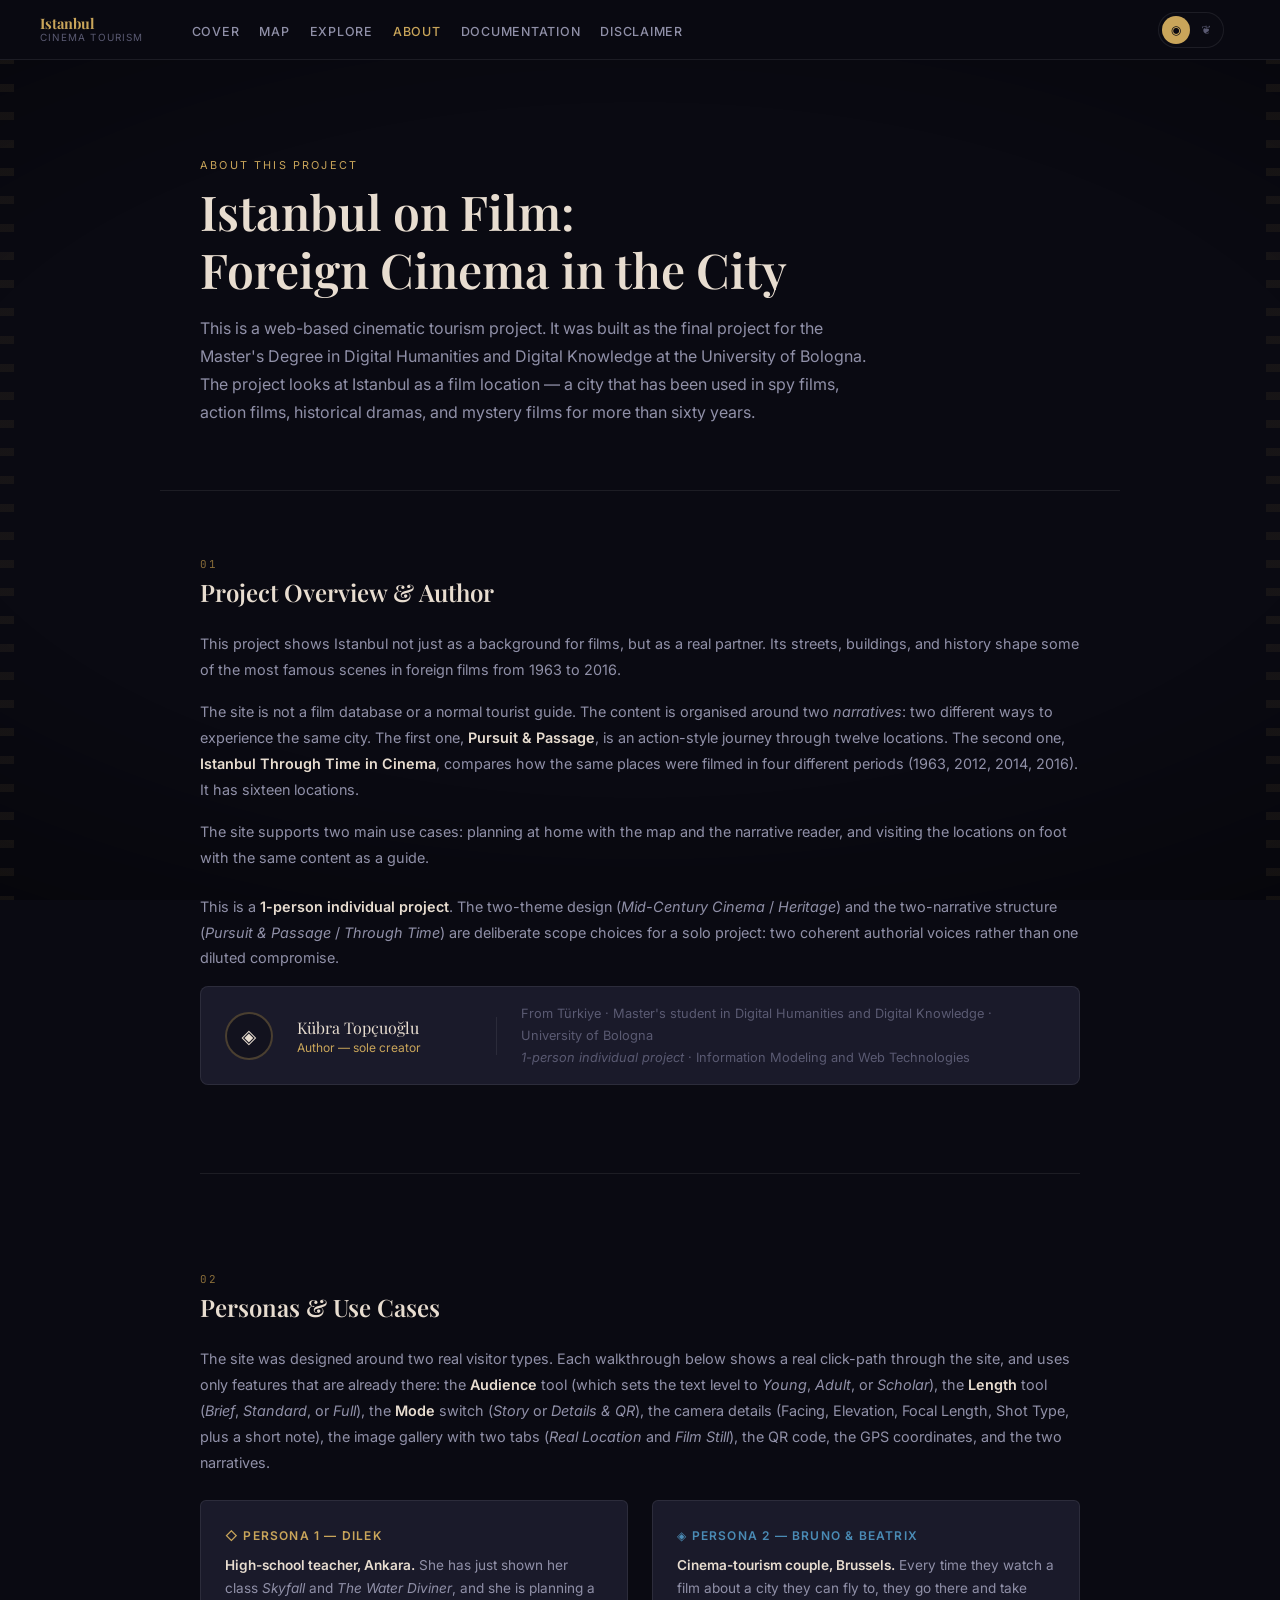
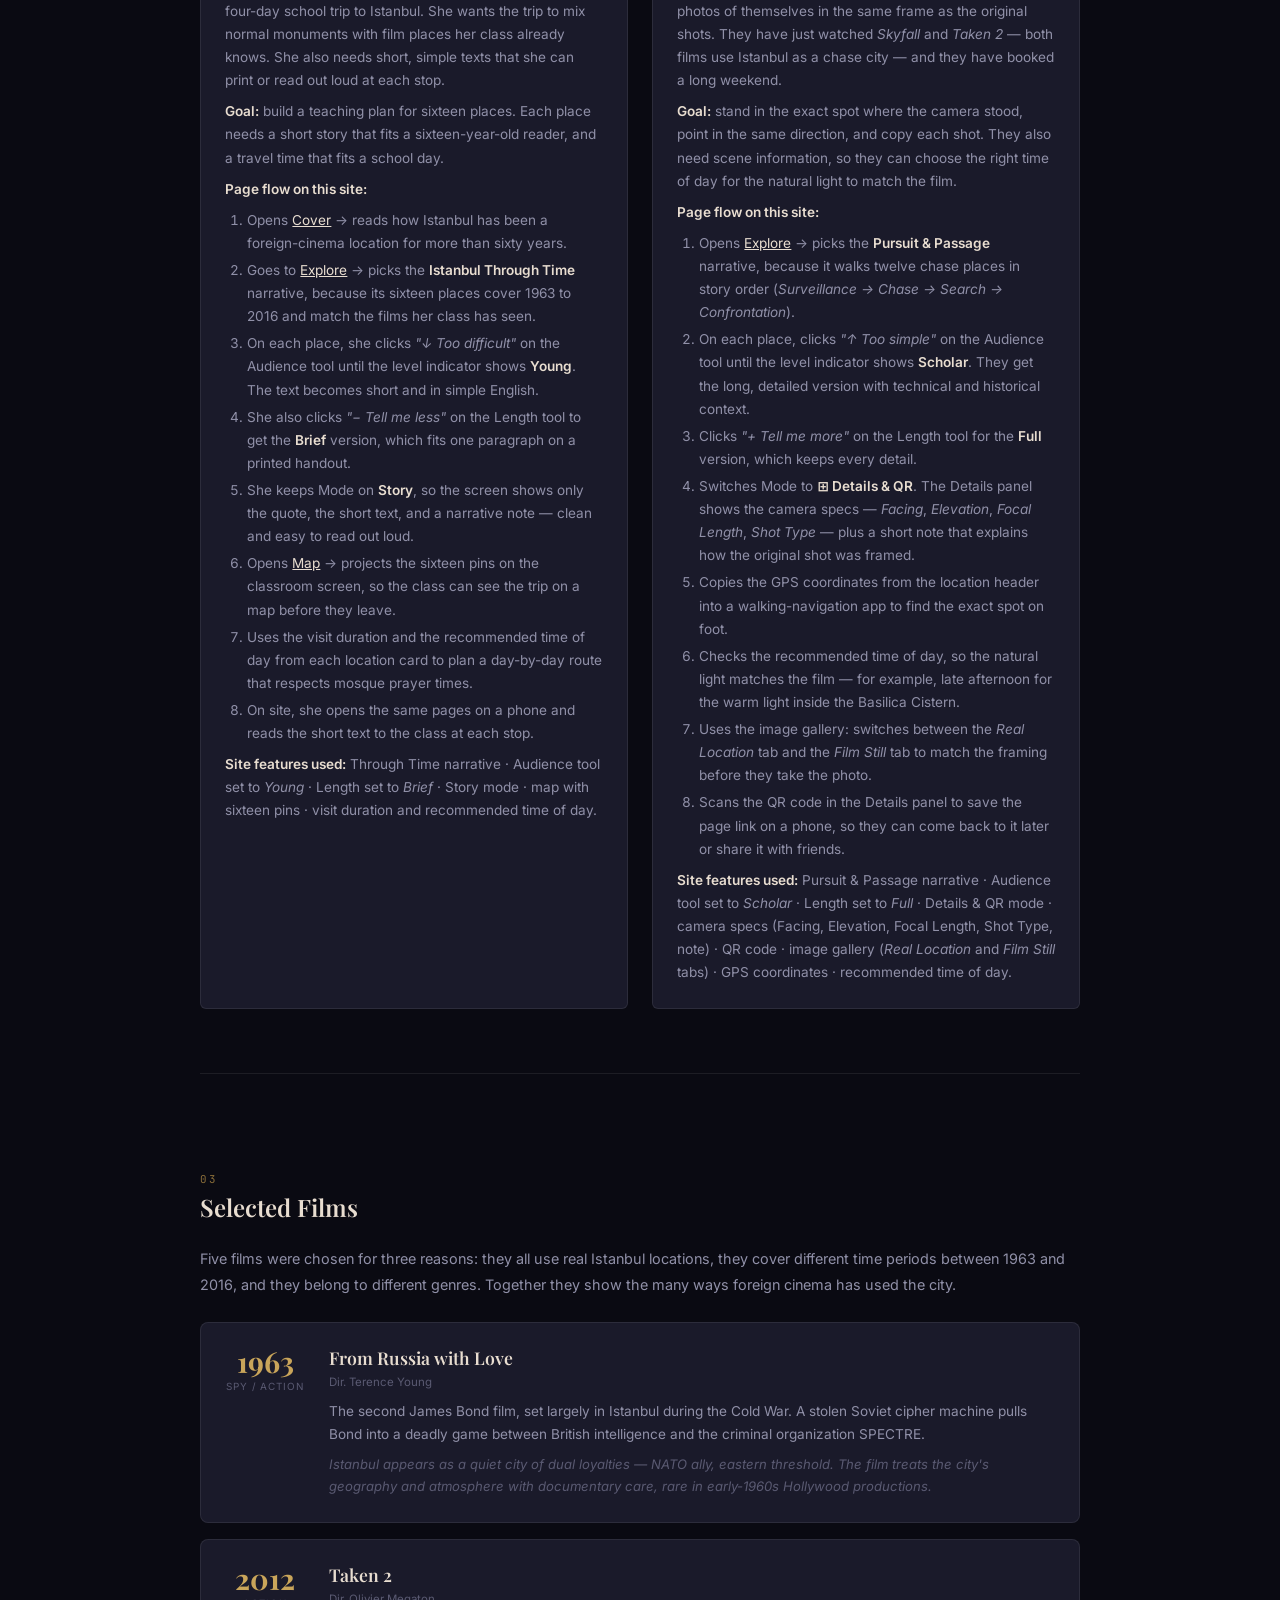
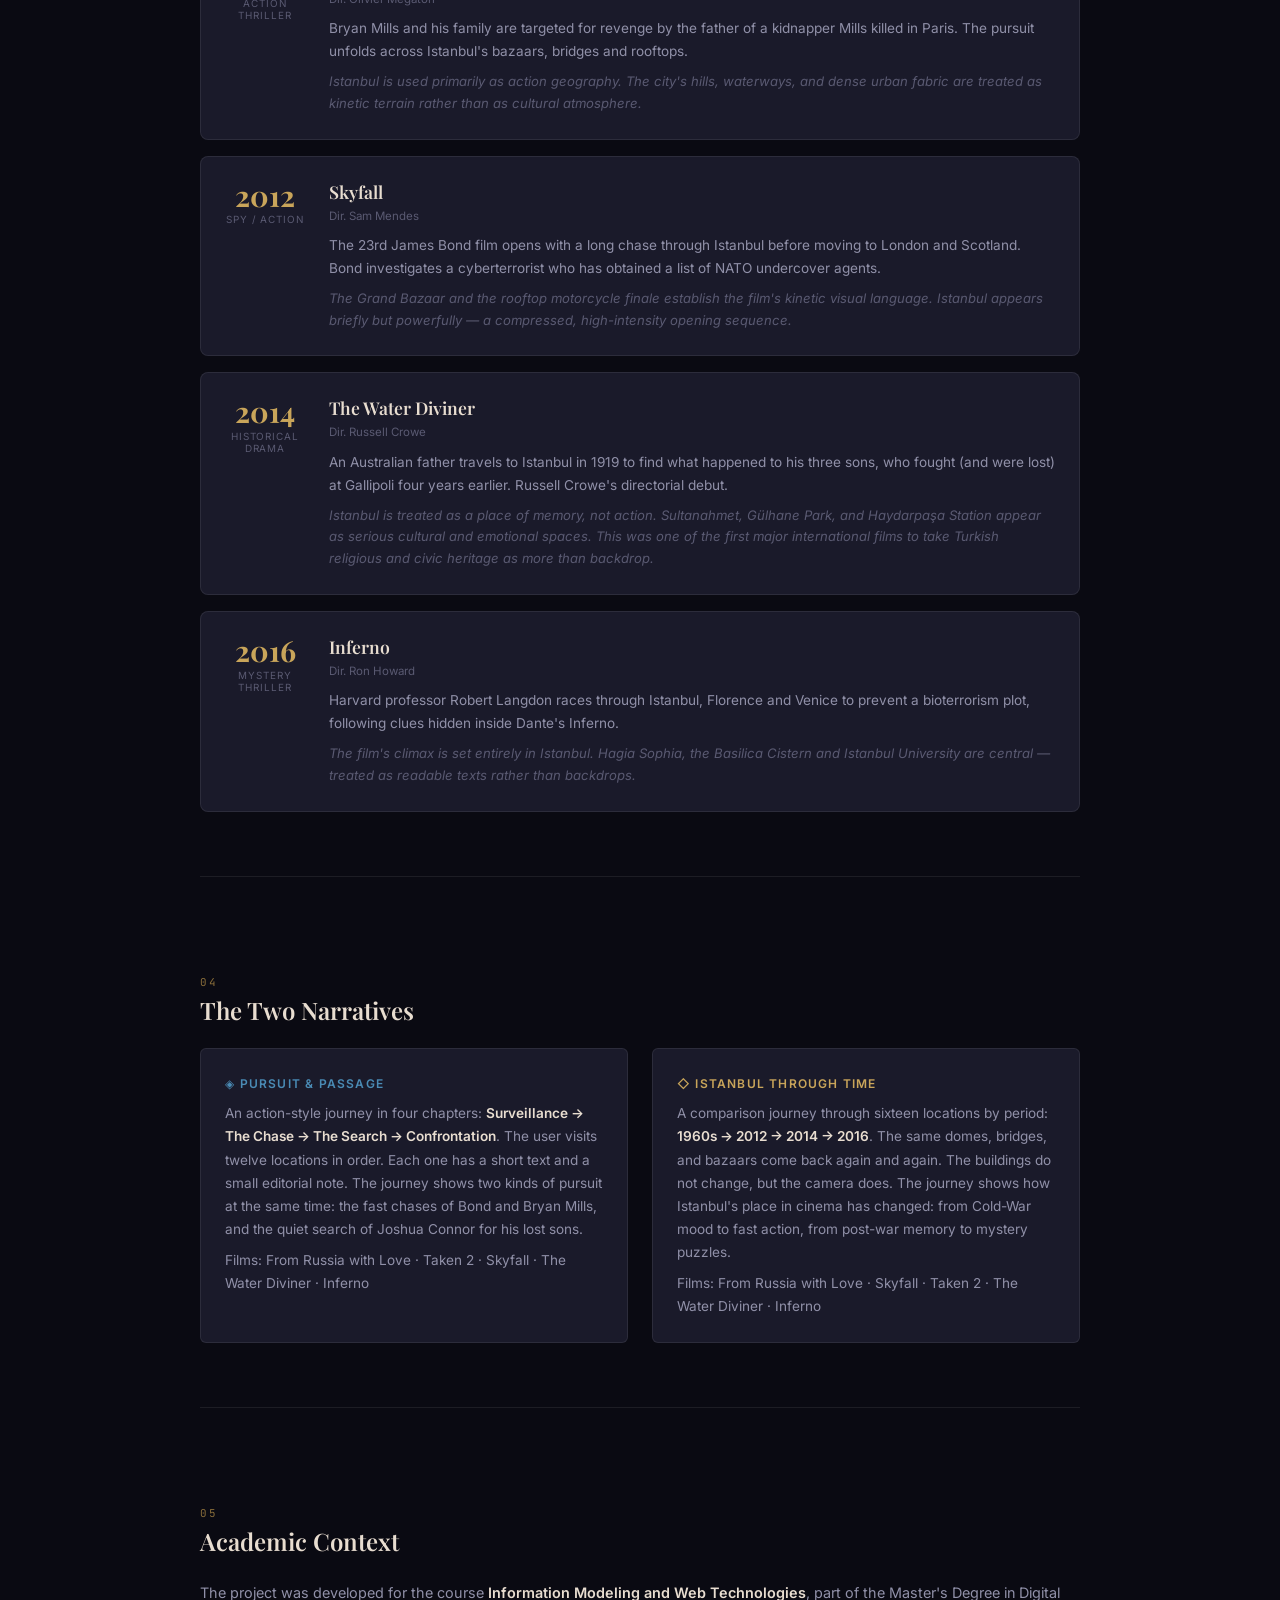
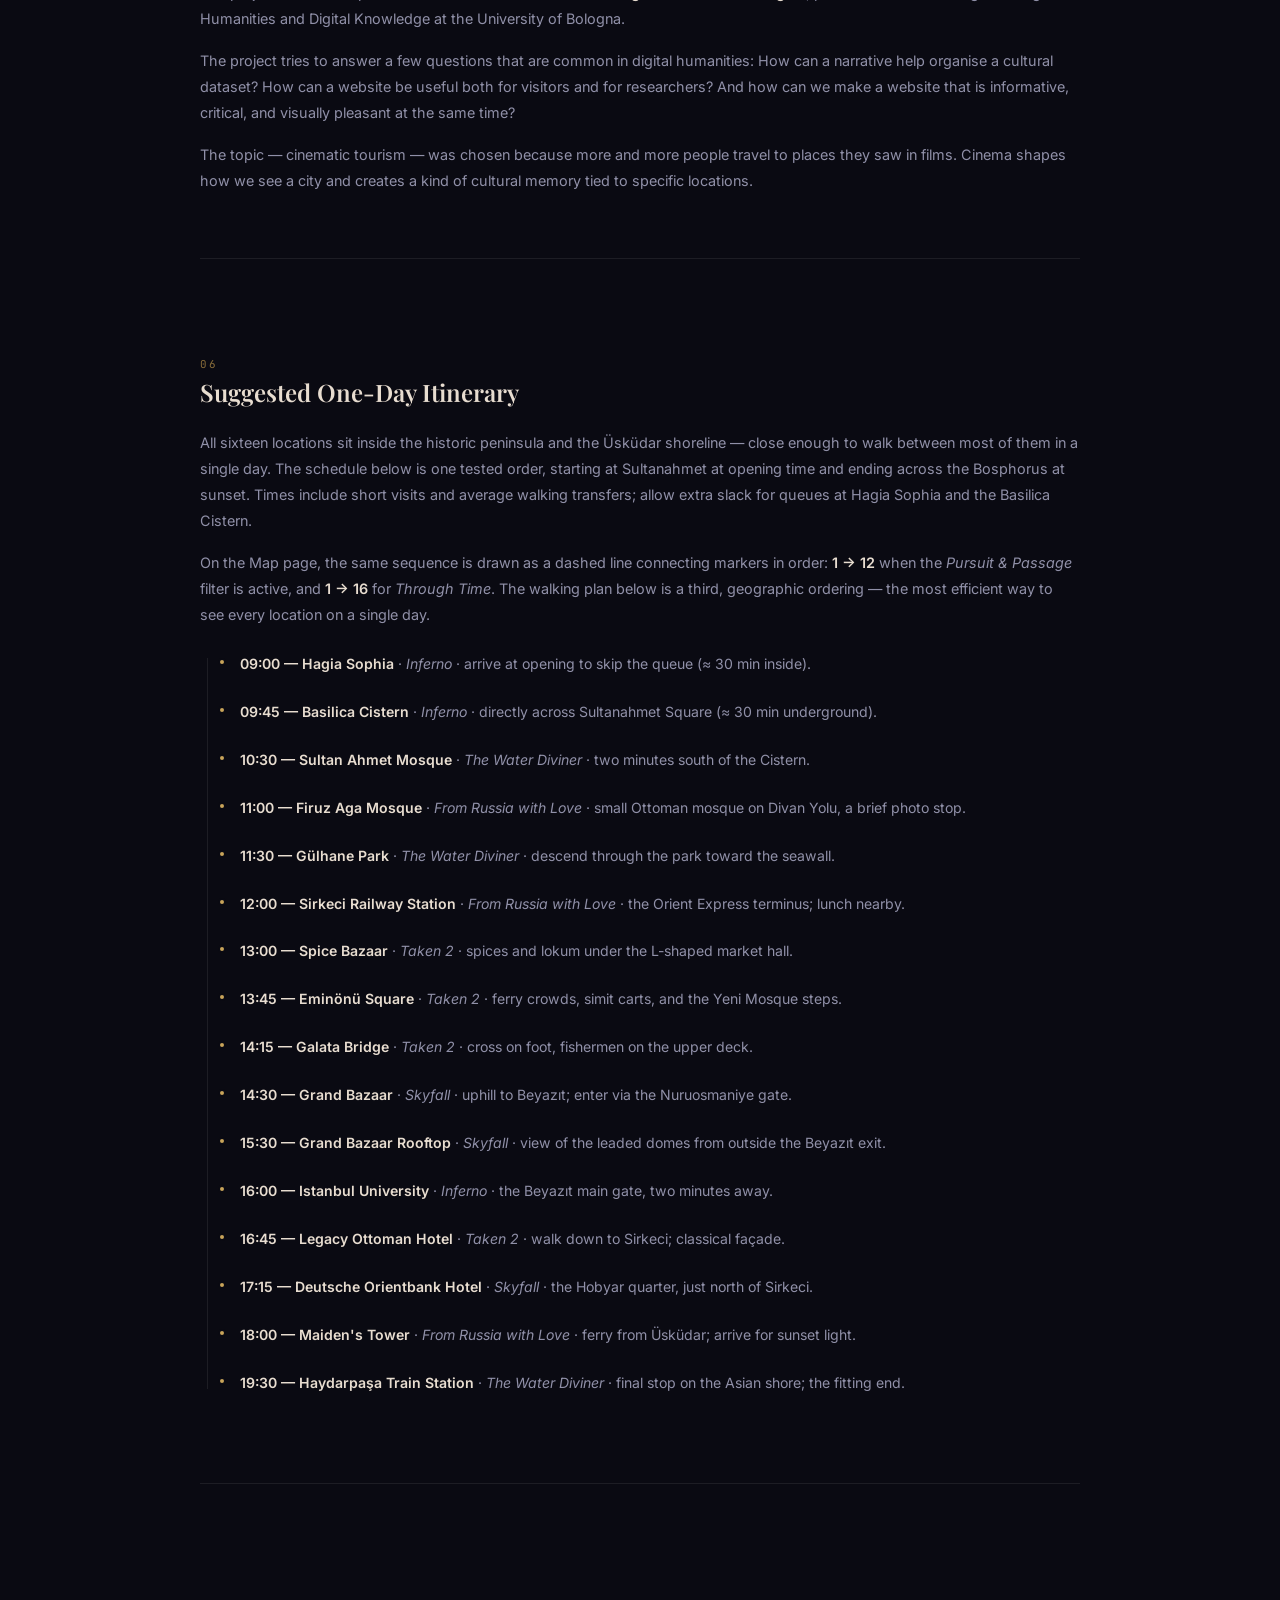
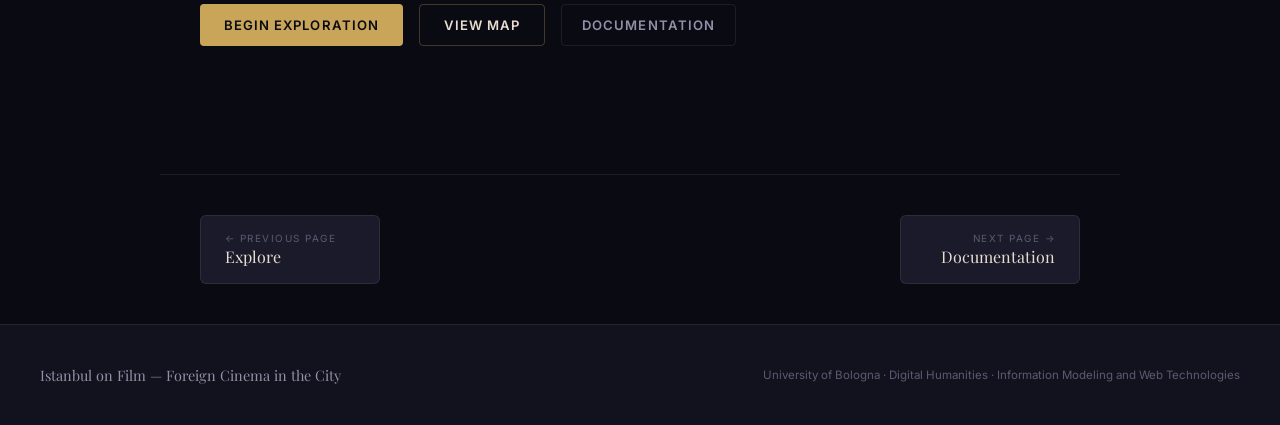
==== commit 34c138ab: "simplify: trim decorative markup, reframe theme, align disclaimer with PDF - Reframe 'Cinematic' the" ====
--- a/about.html
+++ b/about.html
@@ -43,8 +43,6 @@
   <link rel="stylesheet" href="css/style.css">
 </head>
 <body>
-
-  <div class="grain-overlay" aria-hidden="true"></div>
 
   <!-- ── NAVIGATION ──────────────────────────────────────────────────────── -->
   <div class="main-nav" role="navigation" aria-label="Main navigation">
@@ -64,14 +62,10 @@
       <li><a class="nav-link" href="disclaimer.html">Disclaimer</a></li>
     </ul>
     <div class="theme-switcher" role="group" aria-label="Select visual theme">
-      <button class="theme-btn" data-theme-choice="cinematic" aria-label="Cinematic theme" title="Cinematic — XXI c. screen">◉</button>
-      <button class="theme-btn" data-theme-choice="heritage"  aria-label="Heritage theme"  title="Heritage — XIX c. print">❦</button>
+      <button class="theme-btn" data-theme-choice="cinematic" aria-label="Mid-Century Cinema theme" title="Mid-Century Cinema — Second half of XX Century print">◉</button>
+      <button class="theme-btn" data-theme-choice="heritage"  aria-label="Heritage theme"           title="Heritage — XIX Century print">❦</button>
     </div>
 
-    <div class="nav-narrative-badge" id="navNarrativeBadge">
-      <div class="narrative-dot" id="navNarrativeDot"></div>
-      <span class="nav-narrative-name" id="navNarrativeName"></span>
-    </div>
   </div>
 
   <!-- ── CONTENT ────────────────────────────────────────────────────────── -->
@@ -121,7 +115,7 @@
 
         <p class="author-row-text">
           This is a <strong>1-person individual project</strong>. The
-          two-theme design (<em>Cinematic</em> / <em>Heritage</em>) and the
+          two-theme design (<em>Mid-Century Cinema</em> / <em>Heritage</em>) and the
           two-narrative structure (<em>Pursuit &amp; Passage</em> /
           <em>Through Time</em>) are deliberate scope choices for a solo
           project: two coherent authorial voices rather than one diluted
@@ -449,13 +443,7 @@
         navToggle.setAttribute("aria-expanded", String(open));
       });
 
-      // ---- 2. Narrative badge in the top nav ----
-      const id = App.getNarrative();
-      document.getElementById("navNarrativeDot").classList.toggle("timeline", id === "timeline");
-      document.getElementById("navNarrativeName").textContent =
-        id === "pursuit" ? "Pursuit & Passage" : "Through Time";
-
-      // ---- 3. Build the films detail grid ----
+      // ---- 2. Build the films detail grid ----
       const grid = document.getElementById("filmsDetailGrid");
       APP_DATA.films.forEach(film => {
         const card = document.createElement("div");
@@ -474,7 +462,7 @@
         grid.appendChild(card);
       });
 
-      // ---- 4. Theme switcher buttons ----
+      // ---- 3. Theme switcher buttons ----
       function syncThemeButtons() {
         const active = App.getTheme();
         document.querySelectorAll(".theme-btn").forEach(btn => {
--- a/css/style.css
+++ b/css/style.css
@@ -33,8 +33,8 @@
    ============================================================================ */
 
 /* 1. Imports
-   Cinematic theme uses: Playfair Display + Inter + JetBrains Mono
-   Heritage theme  uses: Cormorant Garamond + EB Garamond + Alegreya Sans SC */
+   Mid-Century Cinema theme uses: Playfair Display + Inter + JetBrains Mono
+   Heritage theme            uses: Cormorant Garamond + EB Garamond + Alegreya Sans SC */
 @import url('https://fonts.googleapis.com/css2?family=Playfair+Display:ital,wght@0,400;0,600;0,700;1,400;1,600&family=Inter:wght@300;400;500;600&family=JetBrains+Mono:wght@400;500&family=Cormorant+Garamond:ital,wght@0,400;0,600;0,700;1,400;1,600&family=EB+Garamond:ital,wght@0,400;0,500;1,400&family=Alegreya+Sans+SC:wght@400;500;700&display=swap');
 
 /* 2. Design tokens — variables for both themes */
@@ -234,28 +234,6 @@
 .nav-link:hover { color: var(--text-primary); background: var(--bg-card); }
 .nav-link.active { color: var(--accent-gold); }
 
-.nav-narrative-badge {
-  margin-left: auto;
-  display: flex;
-  align-items: center;
-  gap: var(--space-sm);
-  font-size: 0.7rem;
-  color: var(--text-muted);
-}
-.narrative-dot {
-  width: 8px; height: 8px;
-  border-radius: 50%;
-  background: var(--accent-gold);
-  transition: background var(--transition-normal);
-}
-.narrative-dot.timeline { background: var(--accent-blue); }
-.nav-narrative-name {
-  font-size: 0.7rem;
-  letter-spacing: 0.08em;
-  text-transform: uppercase;
-  color: var(--text-secondary);
-}
-
 /* Mobile nav toggle */
 .nav-toggle {
   display: none;
@@ -272,16 +250,6 @@
   transition: all var(--transition-fast);
 }
 
-/* 8. Film-grain overlay */
-.grain-overlay {
-  position: fixed;
-  inset: 0;
-  pointer-events: none;
-  z-index: 9999;
-  opacity: 0.025;
-  background-image: url("data:image/svg+xml,%3Csvg viewBox='0 0 256 256' xmlns='http://www.w3.org/2000/svg'%3E%3Cfilter id='noise'%3E%3CfeTurbulence type='fractalNoise' baseFrequency='0.9' numOctaves='4' stitchTiles='stitch'/%3E%3C/filter%3E%3Crect width='100%25' height='100%25' filter='url(%23noise)'/%3E%3C/svg%3E");
-}
-
 /* 10. Hero / cover page */
 .hero {
   position: relative;
@@ -308,25 +276,6 @@
     radial-gradient(ellipse 80% 60% at 70% 50%, rgba(74,139,181,0.08) 0%, transparent 60%),
     radial-gradient(ellipse 60% 80% at 20% 80%, rgba(201,165,90,0.06) 0%, transparent 50%),
     linear-gradient(180deg, rgba(10,10,18,0.3) 0%, rgba(10,10,18,0.7) 60%, var(--bg-primary) 100%);
-}
-
-/* Animated silhouette of Istanbul skyline (CSS art) */
-.hero-skyline {
-  position: absolute;
-  bottom: 0; left: 0; right: 0;
-  height: 35vh;
-  background:
-    /* Minarets and domes - simplified CSS cityscape */
-    radial-gradient(ellipse 3% 12% at 25% 100%, var(--bg-secondary) 100%, transparent 100%),
-    radial-gradient(ellipse 5% 15% at 30% 100%, var(--bg-secondary) 100%, transparent 100%),
-    radial-gradient(ellipse 8% 20% at 38% 100%, rgba(26,26,42,0.9) 100%, transparent 100%),
-    radial-gradient(ellipse 3% 12% at 45% 100%, var(--bg-secondary) 100%, transparent 100%),
-    radial-gradient(ellipse 12% 25% at 55% 100%, rgba(26,26,42,0.8) 100%, transparent 100%),
-    radial-gradient(ellipse 3% 8% at 63% 100%, var(--bg-secondary) 100%, transparent 100%),
-    radial-gradient(ellipse 6% 18% at 70% 100%, rgba(26,26,42,0.9) 100%, transparent 100%),
-    radial-gradient(ellipse 3% 10% at 78% 100%, var(--bg-secondary) 100%, transparent 100%),
-    linear-gradient(0deg, var(--bg-primary) 15%, transparent 100%);
-  opacity: 0.6;
 }
 
 .hero-content {
@@ -1552,19 +1501,6 @@
 .footer-brand { font-family: var(--font-serif); font-size: 0.9rem; color: var(--text-secondary); }
 .footer-meta { font-size: 0.72rem; color: var(--text-muted); }
 
-/* 19. Animations */
-@keyframes fadeInUp {
-  from { opacity: 0; transform: translateY(20px); }
-  to   { opacity: 1; transform: translateY(0); }
-}
-
-.animate-fadeInUp { animation: fadeInUp 0.6s ease both; }
-
-.delay-1 { animation-delay: 0.1s; }
-.delay-2 { animation-delay: 0.2s; }
-.delay-3 { animation-delay: 0.3s; }
-.delay-4 { animation-delay: 0.4s; }
-
 /* 20. Responsive breakpoints */
 @media (max-width: 900px) {
   :root { --sidebar-width: 240px; }
@@ -1620,7 +1556,7 @@
 
 /* 21. Print */
 @media print {
-  .main-nav, .grain-overlay, .explore-controls, .narrative-toggle-bar { display: none; }
+  .main-nav, .explore-controls, .narrative-toggle-bar { display: none; }
   body { background: white; color: black; }
 }
 
@@ -2114,12 +2050,6 @@
     ) center / 100% 100%;
 }
 
-/* Grain overlay off — clean paper texture instead */
-[data-theme="heritage"] .grain-overlay {
-  opacity: 0.04;
-  filter: invert(1) sepia(0.3);
-}
-
 /* Headings: lighter weight, italic emphasis on h1 */
 [data-theme="heritage"] h1, [data-theme="heritage"] h2, [data-theme="heritage"] h3, [data-theme="heritage"] h4 {
   font-weight: 500;
@@ -2176,7 +2106,7 @@
 }
 [data-theme="heritage"] .btn-secondary:hover { background: var(--accent-red); color: var(--bg-primary); }
 
-/* Hero: CENTERED layout (vs. left-aligned in Cinematic). Ornamental rule instead of skyline. */
+/* Hero: CENTERED layout (vs. left-aligned in Mid-Century Cinema). Ornamental rule instead of cinematic asymmetry. */
 [data-theme="heritage"] .hero {
   align-items: center;
   text-align: center;
@@ -2185,7 +2115,6 @@
 [data-theme="heritage"] .hero-eyebrow { justify-content: center; }
 [data-theme="heritage"] .hero-eyebrow-line { background: var(--accent-red); }
 [data-theme="heritage"] .hero-eyebrow-text { color: var(--accent-red); font-family: var(--font-sans); }
-[data-theme="heritage"] .hero-skyline { display: none; }
 [data-theme="heritage"] .hero-bg-gradient {
   background:
     radial-gradient(ellipse 80% 50% at 50% 40%, rgba(138,90,46,0.08) 0%, transparent 70%),
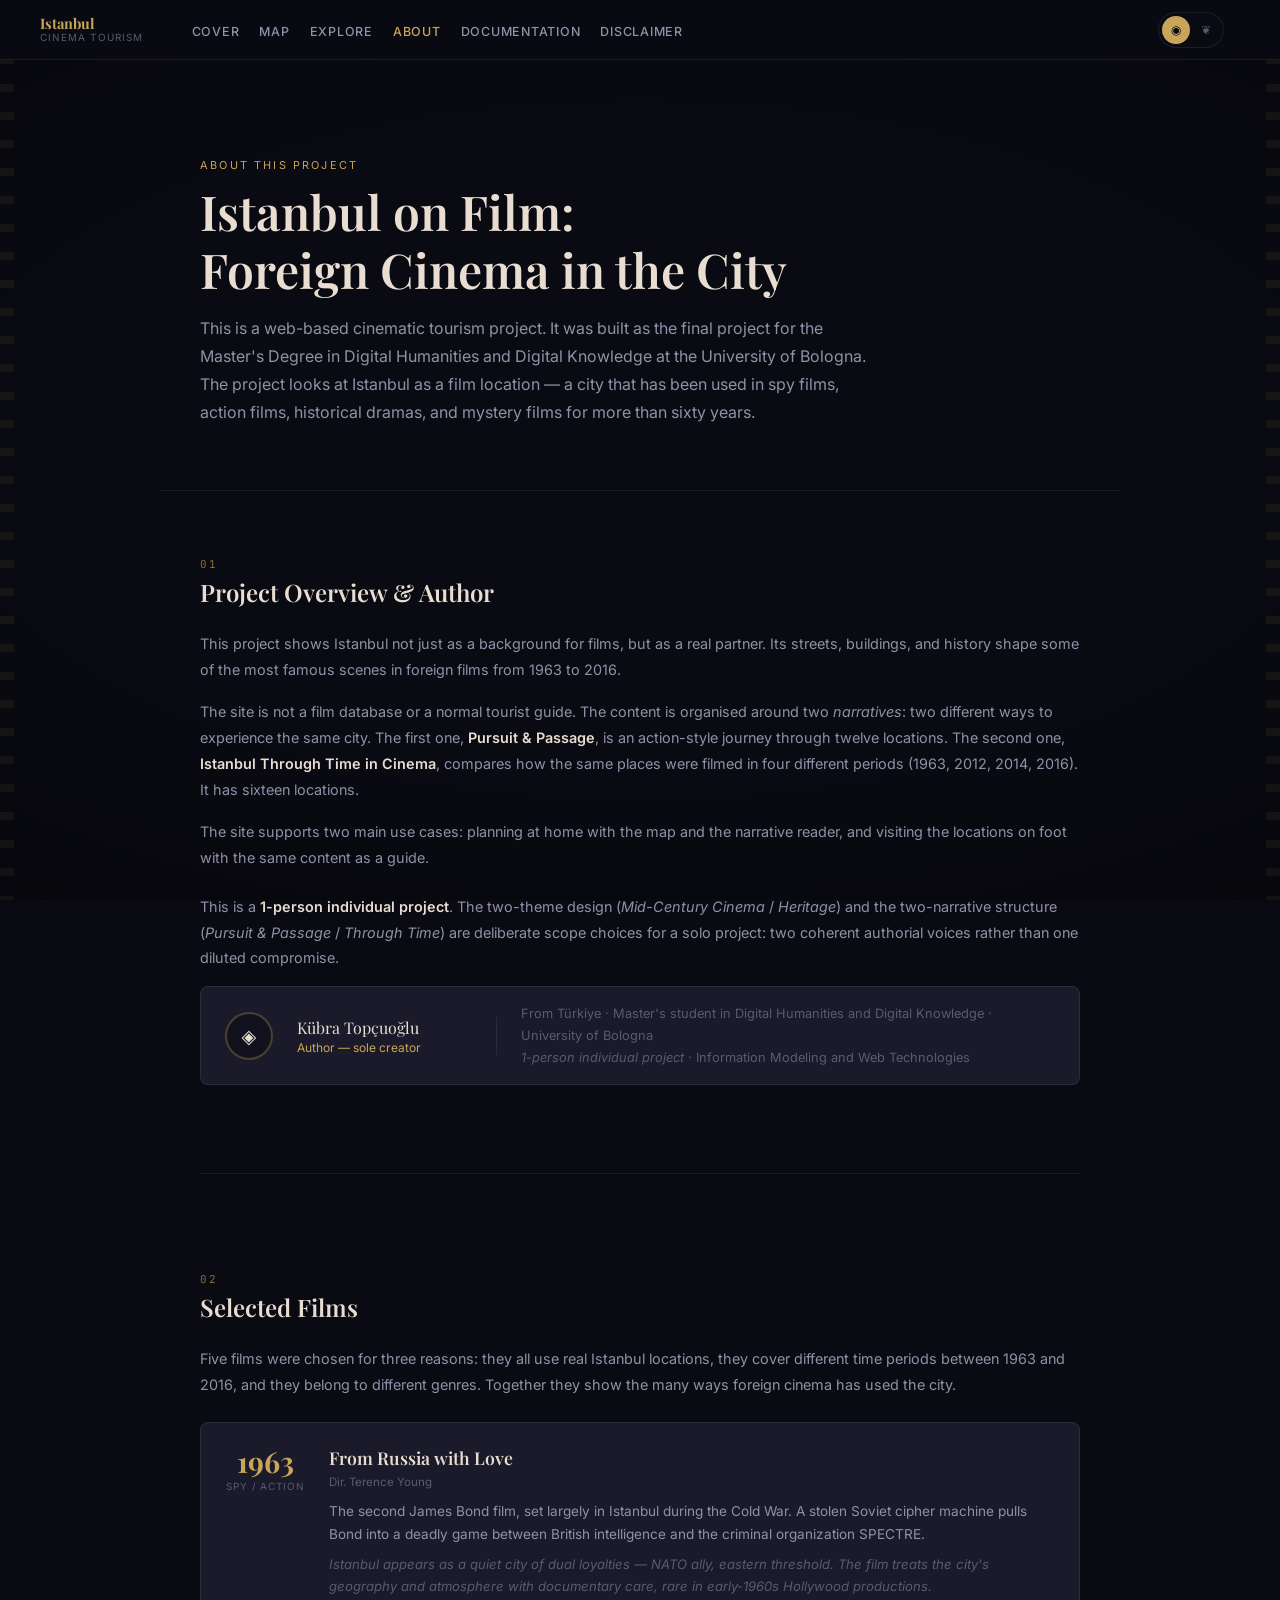
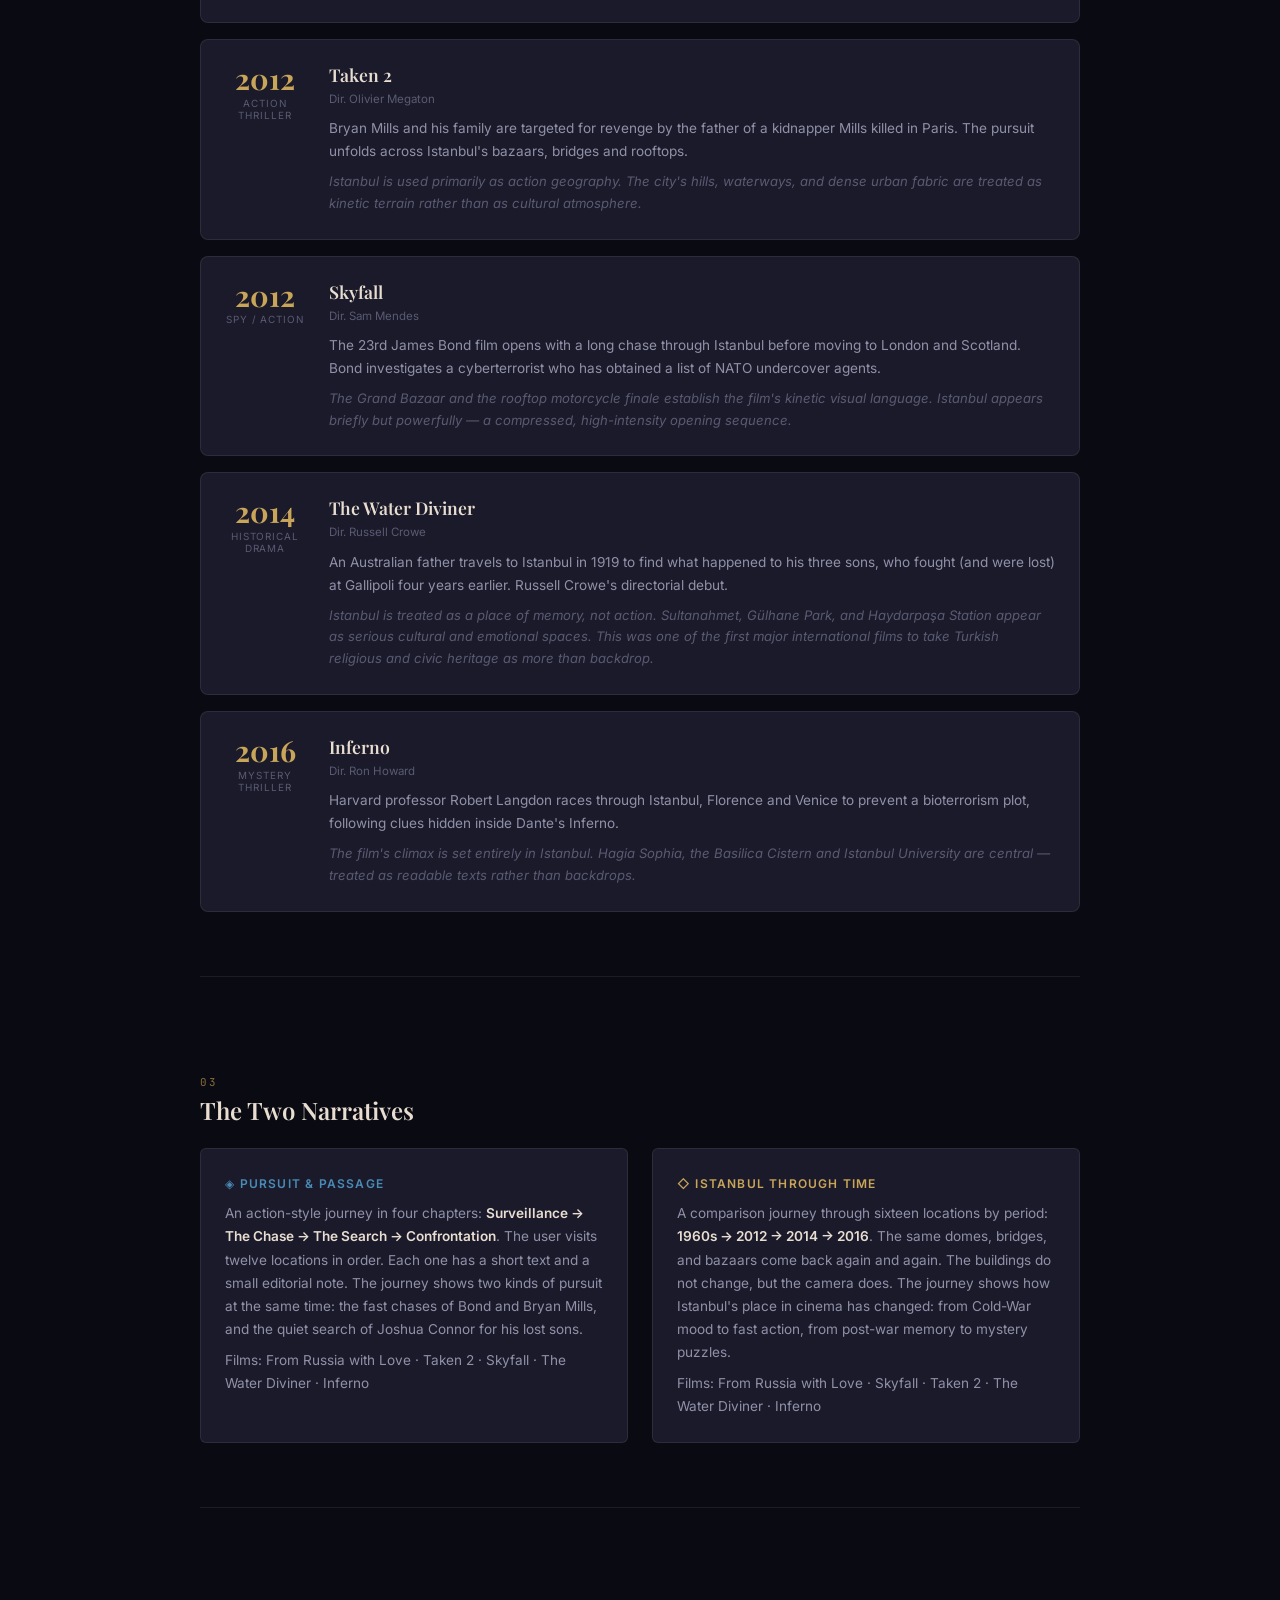
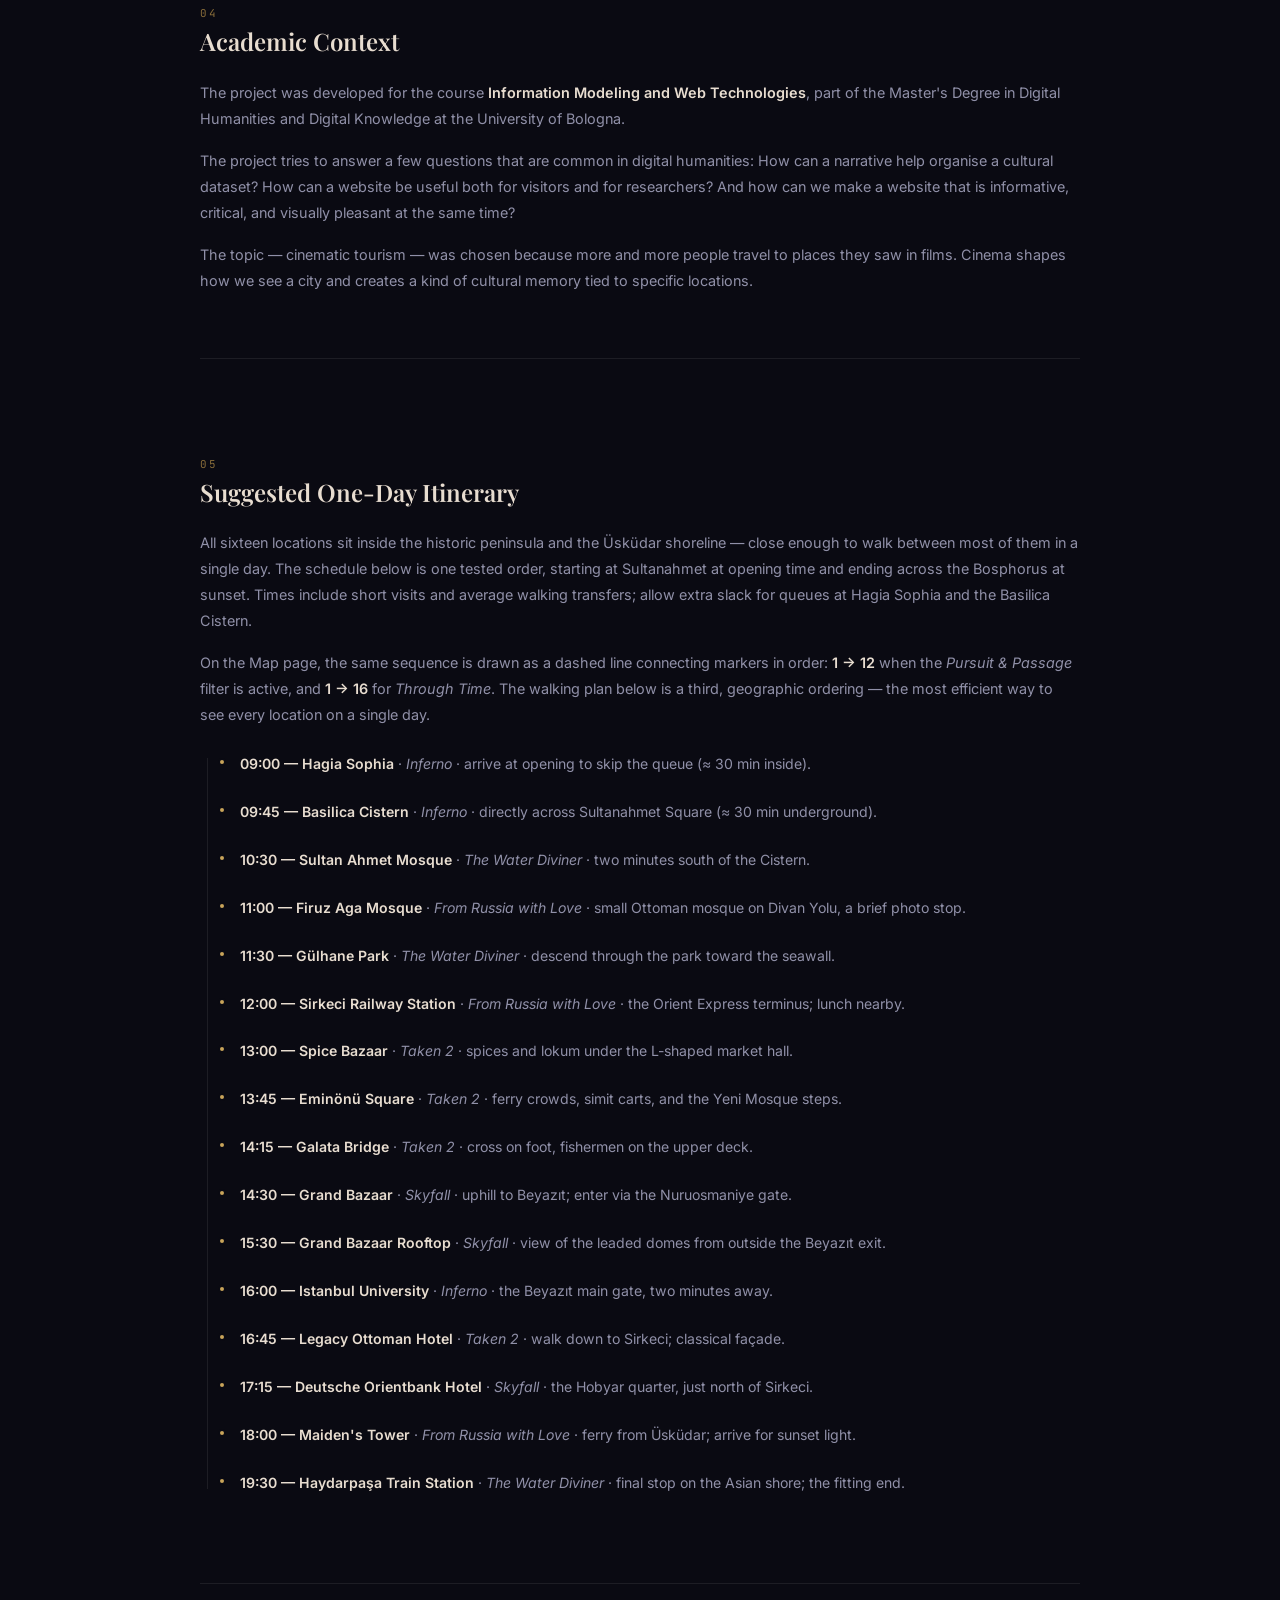
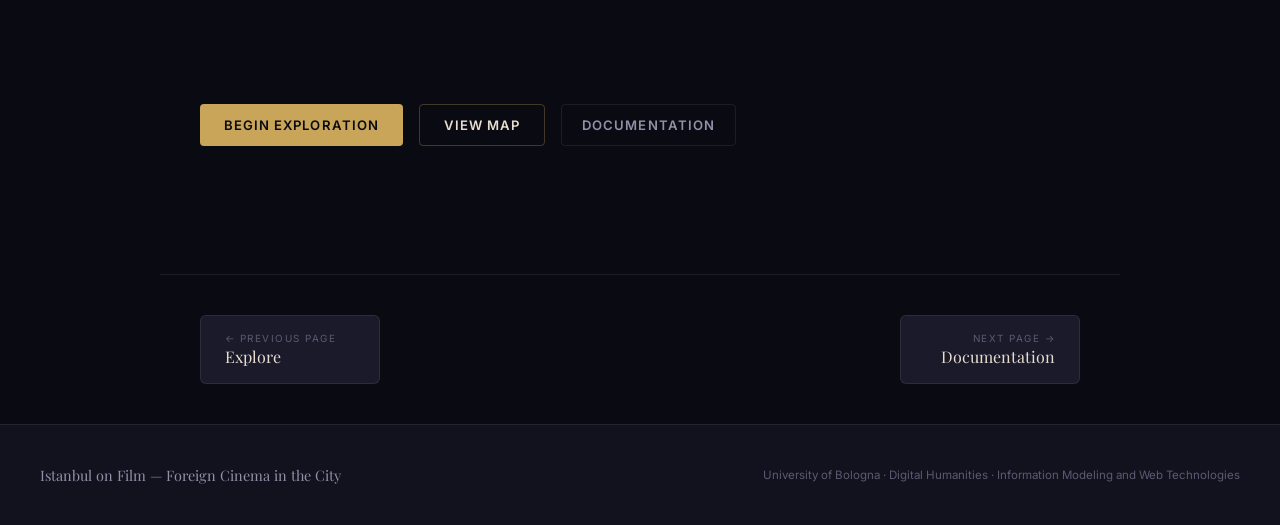
==== commit 4f09eee1: "last updates" ====
--- a/about.html
+++ b/about.html
@@ -135,149 +135,9 @@
         </div>
       </div>
 
-      <!-- Personas / Use Cases -->
-      <div class="doc-section" aria-labelledby="section-personas">
-        <p class="doc-section-number">02</p>
-        <h2 class="doc-section-title" id="section-personas">Personas &amp; Use Cases</h2>
-        <div class="doc-section-body">
-          <p>
-            The site was designed around two real visitor types. Each
-            walkthrough below shows a real click-path through the site, and
-            uses only features that are already there: the
-            <strong>Audience</strong> tool (which sets the text level to
-            <em>Young</em>, <em>Adult</em>, or <em>Scholar</em>), the
-            <strong>Length</strong> tool (<em>Brief</em>, <em>Standard</em>,
-            or <em>Full</em>), the <strong>Mode</strong> switch
-            (<em>Story</em> or <em>Details &amp; QR</em>), the camera details
-            (Facing, Elevation, Focal Length, Shot Type, plus a short note),
-            the image gallery with two tabs (<em>Real Location</em> and
-            <em>Film Still</em>), the QR code, the GPS coordinates, and the
-            two narratives.
-          </p>
-        </div>
-
-        <div class="doc-grid">
-
-          <!-- Persona 1 — Dilek (the teacher / class-trip planner) -->
-          <div class="doc-grid-item">
-            <p class="doc-grid-item-title" data-accent="gold">◇ Persona 1 — Dilek</p>
-            <p class="doc-grid-item-body">
-              <strong>High-school teacher, Ankara.</strong> She has just
-              shown her class <em>Skyfall</em> and <em>The Water Diviner</em>,
-              and she is planning a four-day school trip to Istanbul. She
-              wants the trip to mix normal monuments with film places her
-              class already knows. She also needs short, simple texts that
-              she can print or read out loud at each stop.
-            </p>
-            <p class="doc-grid-item-body" data-mt="sm">
-              <strong>Goal:</strong> build a teaching plan for sixteen
-              places. Each place needs a short story that fits a
-              sixteen-year-old reader, and a travel time that fits a school
-              day.
-            </p>
-            <p class="doc-grid-item-body" data-mt="sm">
-              <strong>Page flow on this site:</strong>
-            </p>
-            <ol class="persona-flow">
-              <li>Opens <a href="index.html">Cover</a> → reads how Istanbul
-                has been a foreign-cinema location for more than sixty
-                years.</li>
-              <li>Goes to <a href="explore.html">Explore</a> → picks the
-                <strong>Istanbul Through Time</strong> narrative, because its
-                sixteen places cover 1963 to 2016 and match the films her
-                class has seen.</li>
-              <li>On each place, she clicks
-                <em>"↓ Too difficult"</em> on the Audience tool until the
-                level indicator shows <strong>Young</strong>. The text
-                becomes short and in simple English.</li>
-              <li>She also clicks <em>"− Tell me less"</em> on the Length
-                tool to get the <strong>Brief</strong> version, which fits
-                one paragraph on a printed handout.</li>
-              <li>She keeps Mode on <strong>Story</strong>, so the screen
-                shows only the quote, the short text, and a narrative note —
-                clean and easy to read out loud.</li>
-              <li>Opens <a href="map.html">Map</a> → projects the sixteen
-                pins on the classroom screen, so the class can see the trip
-                on a map before they leave.</li>
-              <li>Uses the visit duration and the recommended time of day
-                from each location card to plan a day-by-day route that
-                respects mosque prayer times.</li>
-              <li>On site, she opens the same pages on a phone and reads the
-                short text to the class at each stop.</li>
-            </ol>
-            <p class="doc-grid-item-body" data-mt="sm">
-              <strong>Site features used:</strong> Through Time narrative ·
-              Audience tool set to <em>Young</em> · Length set to
-              <em>Brief</em> · Story mode · map with sixteen pins · visit
-              duration and recommended time of day.
-            </p>
-          </div>
-
-          <!-- Persona 2 — Bruno & Beatrix (the recreate-the-shot couple) -->
-          <div class="doc-grid-item">
-            <p class="doc-grid-item-title" data-accent="blue">◈ Persona 2 — Bruno &amp; Beatrix</p>
-            <p class="doc-grid-item-body">
-              <strong>Cinema-tourism couple, Brussels.</strong> Every time
-              they watch a film about a city they can fly to, they go there
-              and take photos of themselves in the same frame as the
-              original shots. They have just watched <em>Skyfall</em> and
-              <em>Taken 2</em> — both films use Istanbul as a chase city —
-              and they have booked a long weekend.
-            </p>
-            <p class="doc-grid-item-body" data-mt="sm">
-              <strong>Goal:</strong> stand in the exact spot where the
-              camera stood, point in the same direction, and copy each shot.
-              They also need scene information, so they can choose the right
-              time of day for the natural light to match the film.
-            </p>
-            <p class="doc-grid-item-body" data-mt="sm">
-              <strong>Page flow on this site:</strong>
-            </p>
-            <ol class="persona-flow">
-              <li>Opens <a href="explore.html">Explore</a> → picks the
-                <strong>Pursuit &amp; Passage</strong> narrative, because it
-                walks twelve chase places in story order
-                (<em>Surveillance → Chase → Search → Confrontation</em>).</li>
-              <li>On each place, clicks <em>"↑ Too simple"</em> on the
-                Audience tool until the level indicator shows
-                <strong>Scholar</strong>. They get the long, detailed
-                version with technical and historical context.</li>
-              <li>Clicks <em>"+ Tell me more"</em> on the Length tool for
-                the <strong>Full</strong> version, which keeps every
-                detail.</li>
-              <li>Switches Mode to <strong>⊞ Details &amp; QR</strong>. The
-                Details panel shows the camera specs — <em>Facing</em>,
-                <em>Elevation</em>, <em>Focal Length</em>,
-                <em>Shot Type</em> — plus a short note that explains how the
-                original shot was framed.</li>
-              <li>Copies the GPS coordinates from the location header into a
-                walking-navigation app to find the exact spot on foot.</li>
-              <li>Checks the recommended time of day, so the natural light
-                matches the film — for example, late afternoon for the warm
-                light inside the Basilica Cistern.</li>
-              <li>Uses the image gallery: switches between the
-                <em>Real Location</em> tab and the <em>Film Still</em> tab
-                to match the framing before they take the photo.</li>
-              <li>Scans the QR code in the Details panel to save the page
-                link on a phone, so they can come back to it later or share
-                it with friends.</li>
-            </ol>
-            <p class="doc-grid-item-body" data-mt="sm">
-              <strong>Site features used:</strong> Pursuit &amp; Passage
-              narrative · Audience tool set to <em>Scholar</em> · Length set
-              to <em>Full</em> · Details &amp; QR mode · camera specs
-              (Facing, Elevation, Focal Length, Shot Type, note) · QR code ·
-              image gallery (<em>Real Location</em> and <em>Film Still</em>
-              tabs) · GPS coordinates · recommended time of day.
-            </p>
-          </div>
-
-        </div>
-      </div>
-
       <!-- Selected Films -->
       <div class="doc-section" aria-labelledby="section-films">
-        <p class="doc-section-number">03</p>
+        <p class="doc-section-number">02</p>
         <h2 class="doc-section-title" id="section-films">Selected Films</h2>
         <div class="doc-section-body">
           <p>
@@ -296,7 +156,7 @@
 
       <!-- Narratives -->
       <div class="doc-section" aria-labelledby="section-narratives">
-        <p class="doc-section-number">04</p>
+        <p class="doc-section-number">03</p>
         <h2 class="doc-section-title" id="section-narratives">The Two Narratives</h2>
 
         <div class="doc-grid">
@@ -333,7 +193,7 @@
 
       <!-- Academic Context -->
       <div class="doc-section" aria-labelledby="section-academic">
-        <p class="doc-section-number">05</p>
+        <p class="doc-section-number">04</p>
         <h2 class="doc-section-title" id="section-academic">Academic Context</h2>
         <div class="doc-section-body">
           <p>
@@ -360,7 +220,7 @@
 
       <!-- Suggested One-Day Itinerary -->
       <div class="doc-section" aria-labelledby="section-itinerary">
-        <p class="doc-section-number">06</p>
+        <p class="doc-section-number">05</p>
         <h2 class="doc-section-title" id="section-itinerary">Suggested One-Day Itinerary</h2>
         <div class="doc-section-body">
           <p>
@@ -433,20 +293,21 @@
   <script src="js/data.js"></script>
   <script src="js/app.js"></script>
   <script>
-    document.addEventListener("DOMContentLoaded", () => {
-
-      // ---- 1. Mobile nav toggle ----
-      const navToggle = document.getElementById("navToggle");
-      const navLinks  = document.getElementById("navLinks");
-      navToggle.addEventListener("click", () => {
-        const open = navLinks.classList.toggle("open");
-        navToggle.setAttribute("aria-expanded", String(open));
+    document.addEventListener("DOMContentLoaded", function() {
+
+      // ----- mobile nav toggle button -----
+      var navToggle = document.getElementById("navToggle");
+      var navLinks  = document.getElementById("navLinks");
+      navToggle.addEventListener("click", function() {
+        var isOpen = navLinks.classList.toggle("open");
+        navToggle.setAttribute("aria-expanded", String(isOpen));
       });
 
-      // ---- 2. Build the films detail grid ----
-      const grid = document.getElementById("filmsDetailGrid");
-      APP_DATA.films.forEach(film => {
-        const card = document.createElement("div");
+      // ----- build the films detail grid -----
+      var grid = document.getElementById("filmsDetailGrid");
+      for (var i = 0; i < APP_DATA.films.length; i++) {
+        var film = APP_DATA.films[i];
+        var card = document.createElement("div");
         card.className = "film-detail-card";
         card.innerHTML =
           '<div class="film-detail-year-block">' +
@@ -460,23 +321,29 @@
             '<p class="film-detail-role">' + film.istanbulRole + '</p>' +
           '</div>';
         grid.appendChild(card);
-      });
-
-      // ---- 3. Theme switcher buttons ----
+      }
+
+      // ----- theme switcher buttons -----
       function syncThemeButtons() {
-        const active = App.getTheme();
-        document.querySelectorAll(".theme-btn").forEach(btn => {
-          const isActive = btn.dataset.themeChoice === active;
-          btn.classList.toggle("active", isActive);
-          btn.setAttribute("aria-pressed", String(isActive));
+        var active = App.getTheme();
+        var btns = document.querySelectorAll(".theme-btn");
+        for (var i = 0; i < btns.length; i++) {
+          if (btns[i].dataset.themeChoice === active) {
+            btns[i].classList.add("active");
+            btns[i].setAttribute("aria-pressed", "true");
+          } else {
+            btns[i].classList.remove("active");
+            btns[i].setAttribute("aria-pressed", "false");
+          }
+        }
+      }
+      var themeBtns = document.querySelectorAll(".theme-btn");
+      for (var t = 0; t < themeBtns.length; t++) {
+        themeBtns[t].addEventListener("click", function() {
+          App.setTheme(this.dataset.themeChoice);
+          syncThemeButtons();
         });
       }
-      document.querySelectorAll(".theme-btn").forEach(btn => {
-        btn.addEventListener("click", () => {
-          App.setTheme(btn.dataset.themeChoice);
-          syncThemeButtons();
-        });
-      });
       syncThemeButtons();
 
     });
--- a/css/style.css
+++ b/css/style.css
@@ -1032,25 +1032,6 @@
   margin-top: 2px;
 }
 
-/* Dot navigation */
-.location-dots {
-  display: flex;
-  gap: 6px;
-  align-items: center;
-}
-.location-dot {
-  width: 6px; height: 6px;
-  border-radius: 50%;
-  background: var(--border);
-  cursor: pointer;
-  transition: all var(--transition-fast);
-}
-.location-dot.active {
-  background: var(--accent-gold);
-  transform: scale(1.4);
-}
-.location-dot:hover { background: var(--text-muted); }
-
 /* 16. Map page */
 .map-wrapper {
   position: fixed;
@@ -1259,6 +1240,31 @@
   margin-bottom: var(--space-md);
 }
 .doc-section-body p:last-child { margin-bottom: 0; }
+
+.doc-figure {
+  margin: var(--space-md) auto;
+  padding: var(--space-sm);
+  max-width: 520px;
+  border: 1px solid var(--border);
+  background: var(--bg-secondary);
+  border-radius: 4px;
+}
+.doc-figure img {
+  display: block;
+  width: 100%;
+  height: auto;
+  border: 1px solid var(--border);
+  border-radius: 2px;
+}
+.doc-figure-caption {
+  margin-top: var(--space-xs);
+  font-family: var(--font-mono);
+  font-size: 0.7rem;
+  line-height: 1.55;
+  color: var(--text-muted);
+  letter-spacing: 0.02em;
+  text-align: center;
+}
 
 /* Two-column doc grid */
 .doc-grid {
@@ -1547,7 +1553,17 @@
   .map-location-detail { min-width: 200px; }
 
   .narrative-toggle-bar { padding: var(--space-xs) var(--space-md); }
-  .explore-controls { padding: var(--space-sm) var(--space-md); }
+  .explore-controls {
+    padding: var(--space-sm) var(--space-md);
+    gap: var(--space-sm);
+  }
+  .explore-controls-center { flex: 1 1 0; min-width: 0; }
+  .location-directions { max-width: 100%; }
+  .explore-nav-btn {
+    padding: 8px 12px;
+    font-size: 0.7rem;
+    flex-shrink: 0;
+  }
   .narrative-content { padding: var(--space-md); }
 
   .text-page-header { padding: var(--space-2xl) var(--space-md) var(--space-xl); }
@@ -1887,14 +1903,6 @@
 .location-directions .directions-arrow {
   color: var(--accent-gold);
   margin: 0 4px;
-}
-.location-directions .directions-bearing {
-  color: var(--accent-gold);
-  font-weight: 600;
-  margin: 0 4px;
-}
-.location-directions .directions-target {
-  color: var(--text-secondary);
 }
 
 /* 26. Theme switcher (appears in the nav on every page) */
@@ -2667,11 +2675,9 @@
 }
 .map-legend-row    { display: flex; align-items: center; gap: var(--space-sm); }
 .map-legend-dot    { width: 12px; height: 12px; border-radius: 50%; }
-.map-legend-dot[data-narr="pursuit"]  { background: var(--accent-blue); }
-.map-legend-dot[data-narr="timeline"] { background: var(--accent-gold); }
-.map-legend-dot[data-narr="both"] {
-  background: linear-gradient(135deg, var(--accent-blue) 50%, var(--accent-gold) 50%);
-}
+.map-legend-dot[data-narr="pursuit"]  { background: #4a8bb5; }
+.map-legend-dot[data-narr="timeline"] { background: #c9a55a; }
+.map-legend-dot[data-narr="both"]     { background: #8a8a6a; }
 .map-legend-text { font-size: 0.72rem; color: var(--text-secondary); }
 
 /* map.html — sidebar prev/next button row */
